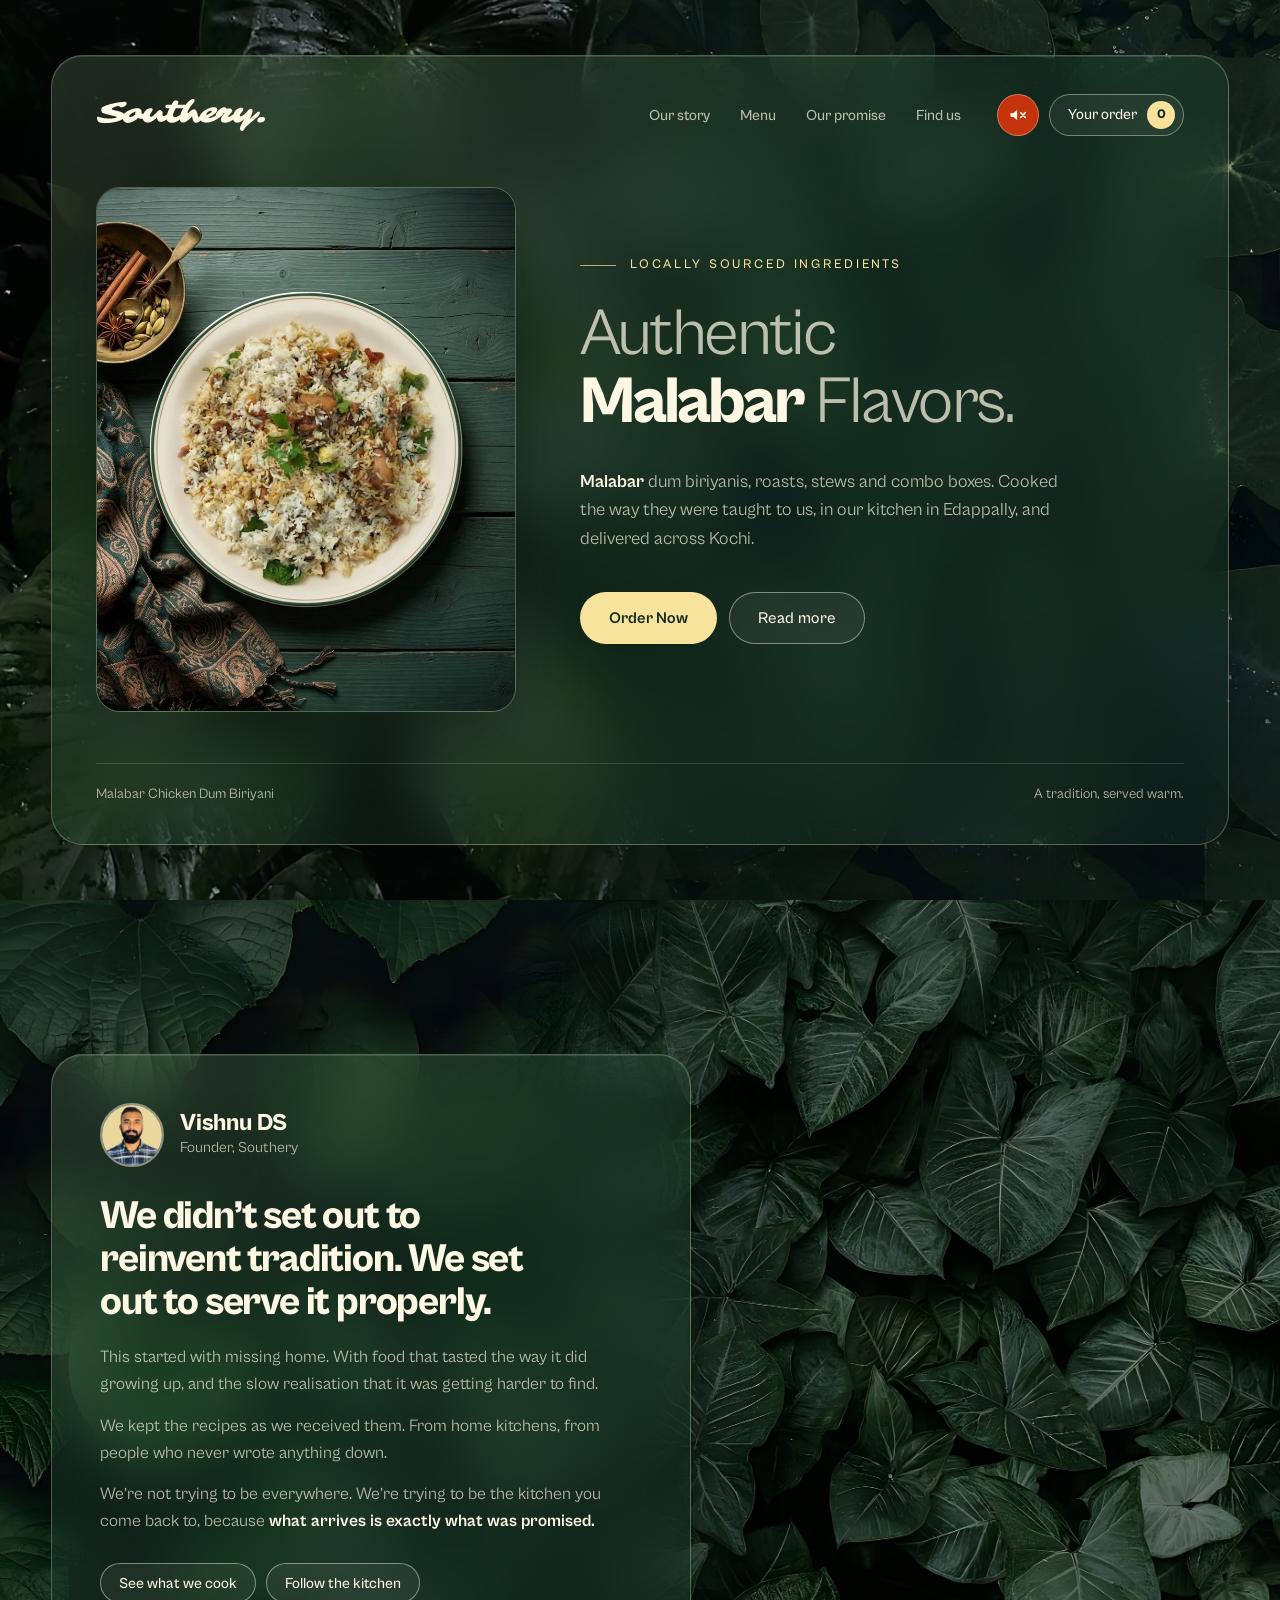
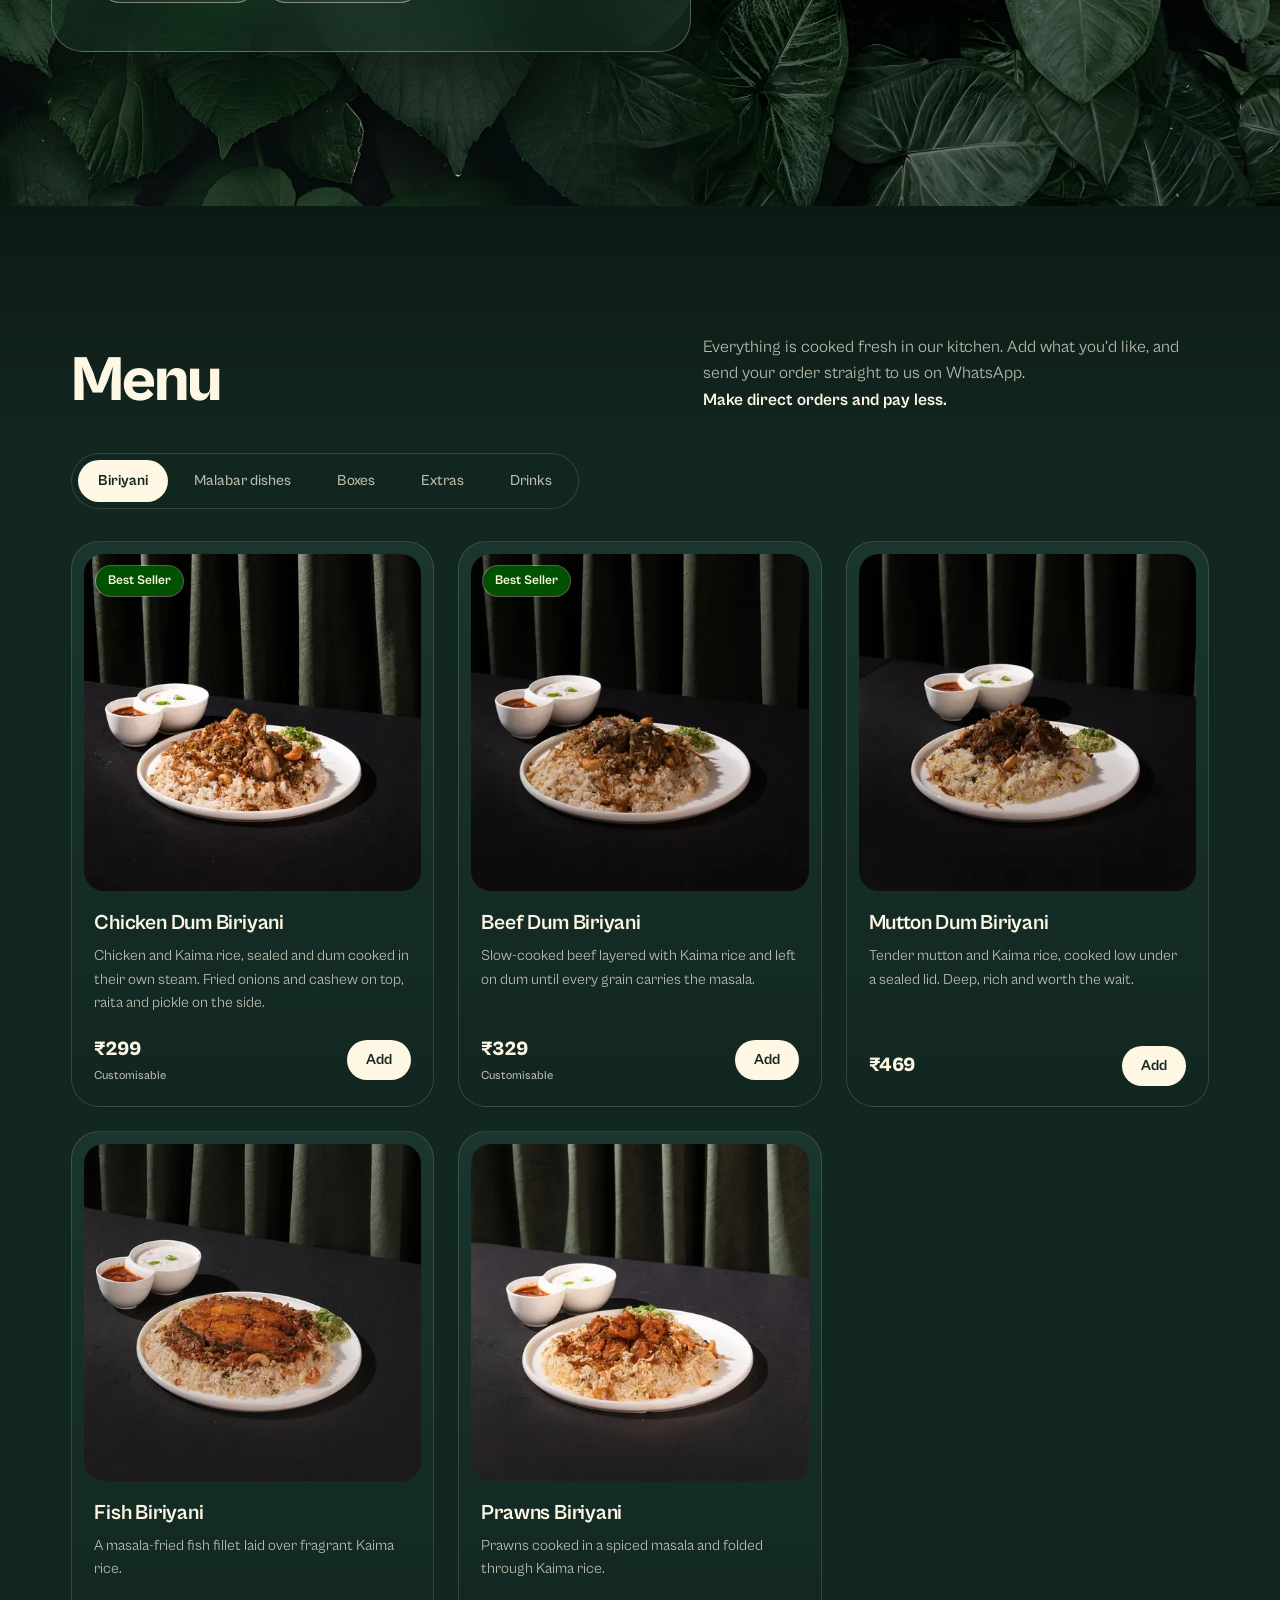
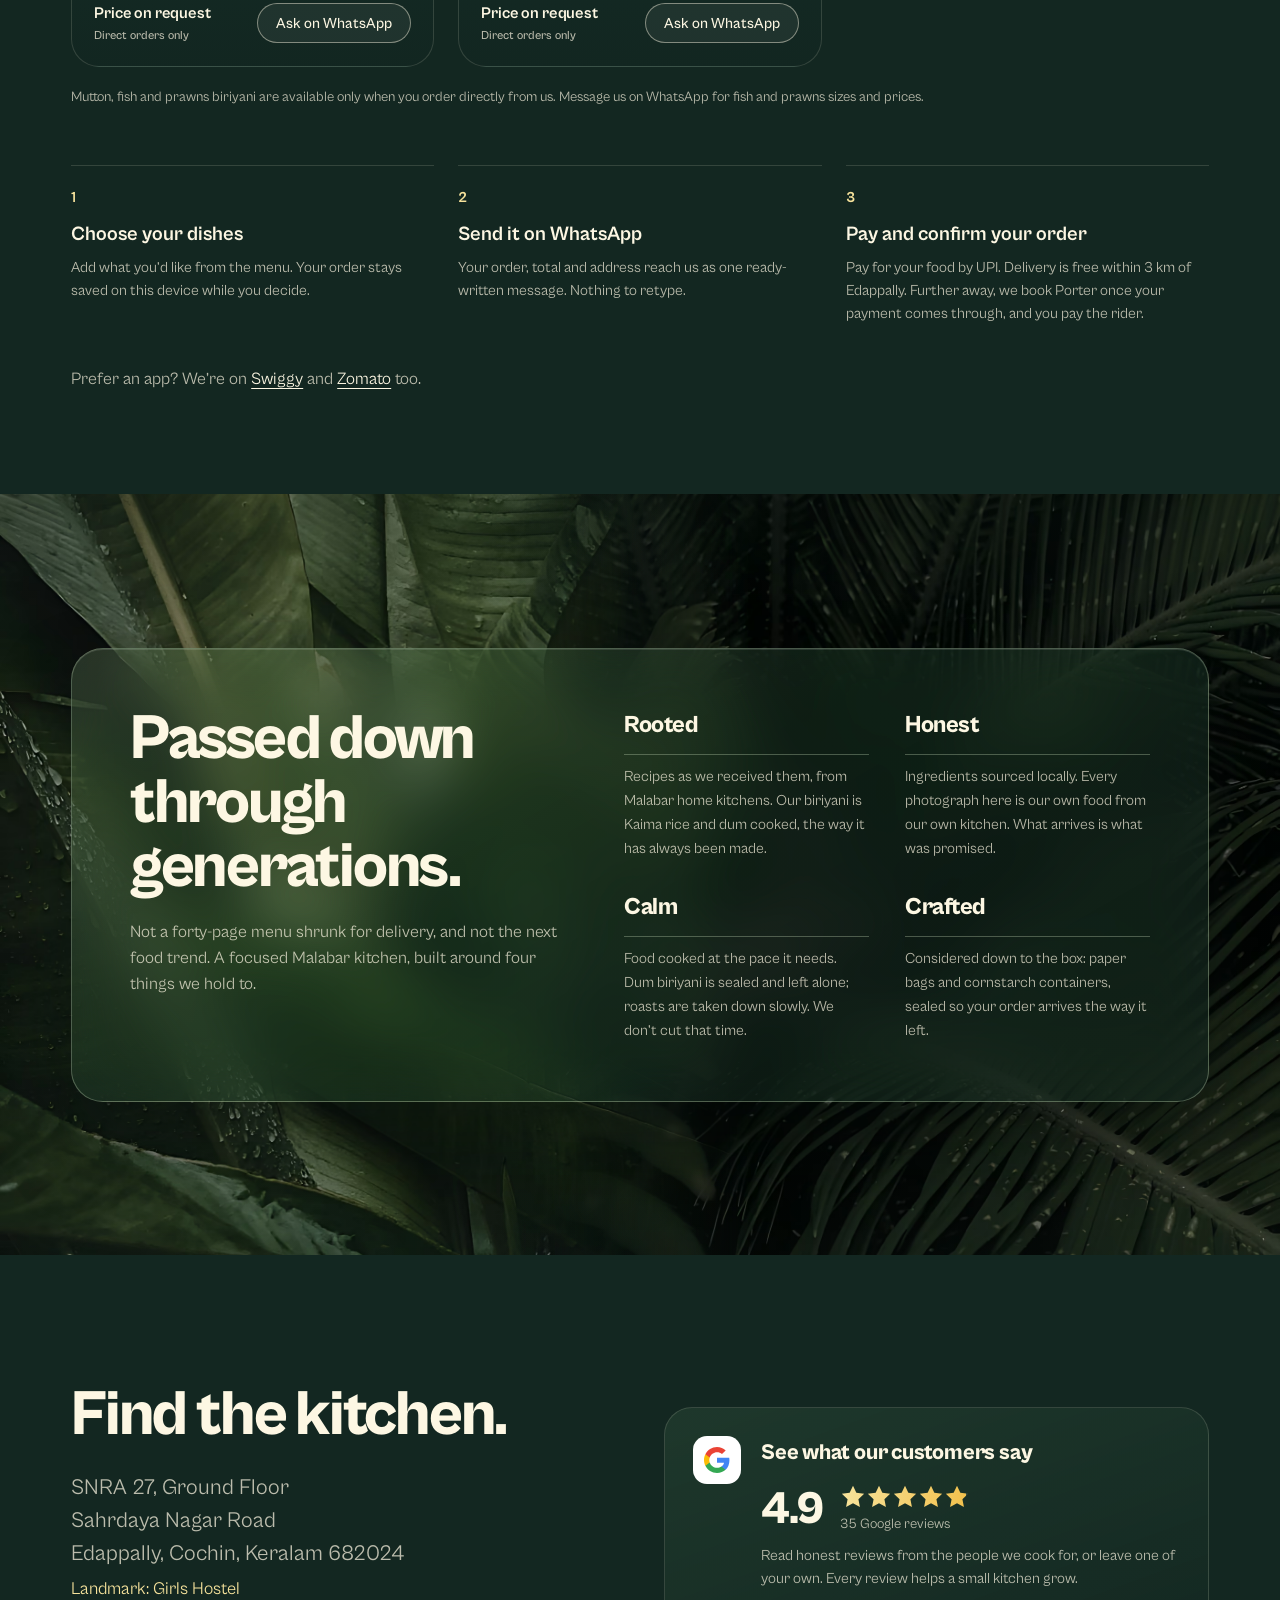
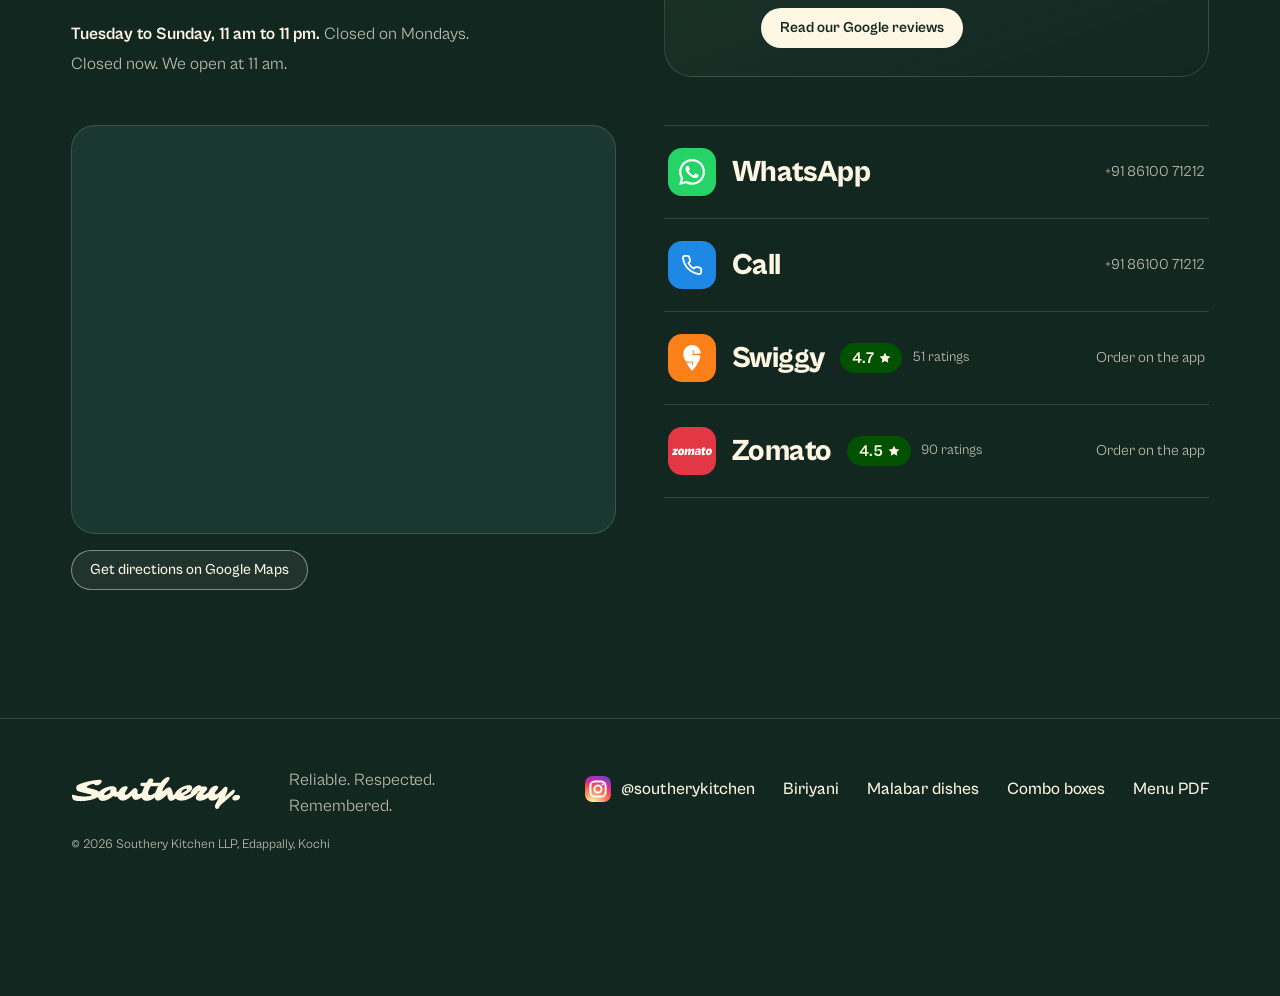
==== index.html @ fa743878 "Final menu page; Mutton Dum Biriyani at ₹469; Chicken Fry name - Menu PDF page 3 replaced with the f" ====
<!doctype html>
<html lang="en">
<head>
<meta charset="utf-8">
<meta name="viewport" content="width=device-width, initial-scale=1, viewport-fit=cover">
<title>Southery — Malabar biriyani and Kerala food, Edappally, Kochi</title>
<meta name="description" content="Malabar dum biriyanis, roasts, stews and combo boxes, cooked in our Edappally kitchen and delivered across Kochi. Order directly on WhatsApp.">
<meta name="theme-color" content="#132721">
<script>try{if(!matchMedia('(prefers-reduced-motion: reduce)').matches&&!/^#menu-/.test(location.hash))document.documentElement.className+=' greet'}catch(e){}</script>
<link rel="icon" href="/favicon.svg" type="image/svg+xml">
<link rel="icon" href="/assets/icons/app-icon-192.png" type="image/png" sizes="192x192">
<link rel="apple-touch-icon" href="/assets/icons/apple-touch-icon.png">
<link rel="manifest" href="/manifest.webmanifest">
<meta name="apple-mobile-web-app-title" content="Southery">
<meta property="og:type" content="website">
<meta property="og:site_name" content="Southery">
<meta property="og:locale" content="en_IN">
<meta property="og:url" content="https://southery.cloud/">
<link rel="canonical" href="https://southery.cloud/">
<meta property="og:title" content="Southery — A tradition, served warm.">
<meta property="og:description" content="Authentic Malabar Flavors, Locally Sourced.">
<meta property="og:image" content="https://southery.cloud/assets/photos/og-southery.jpg">
<meta property="og:image:width" content="1200">
<meta property="og:image:height" content="630">
<meta property="og:image:alt" content="A plate of Malabar biriyani with raita, pickle and chammanthi">
<meta name="twitter:card" content="summary_large_image">
<meta name="twitter:title" content="Southery — A tradition, served warm.">
<meta name="twitter:description" content="Authentic Malabar Flavors, Locally Sourced.">
<meta name="twitter:image" content="https://southery.cloud/assets/photos/og-southery.jpg">
<link rel="preload" href="/assets/fonts/cabinet-800.woff2" as="font" type="font/woff2" crossorigin>
<link rel="preload" href="/assets/fonts/cabinet-400.woff2" as="font" type="font/woff2" crossorigin>
<link rel="preload" href="/assets/nature/hero-a.avif" as="image" type="image/avif" media="(min-width: 1025px)">
<link rel="preload" href="/assets/nature/hero-b.avif" as="image" type="image/avif" media="(min-width: 1025px)">
<link rel="preload" href="/assets/nature/hero-m.avif" as="image" type="image/avif" media="(max-width: 1024px)">
<link rel="stylesheet" href="/styles.css">
<script type="application/ld+json">
{"@context":"https://schema.org","@type":"Restaurant","name":"Southery","url":"https://southery.cloud/","description":"A delivery-first kitchen rooted in the culinary traditions of Malabar, Kerala.","areaServed":{"@type":"City","name":"Kochi"},"servesCuisine":["Malabar","Kerala","Biryani"],"telephone":"+91-8610071212","image":"https://southery.cloud/assets/photos/og-southery.jpg","address":{"@type":"PostalAddress","streetAddress":"SNRA 27, Ground Floor, Sahrdaya Nagar Road (Landmark: Girls Hostel)","addressLocality":"Edappally, Kochi","postalCode":"682024","addressRegion":"Kerala","addressCountry":"IN"},"founder":{"@type":"Person","name":"Vishnu DS"},"legalName":"Southery Kitchen LLP","sameAs":["https://www.instagram.com/southerykitchen/","https://www.swiggy.com/menu/1359864","https://zomato.onelink.me/xqzv/5k1rxt5m"],"geo":{"@type":"GeoCoordinates","latitude":10.0235231,"longitude":76.3064128},"hasMap":"https://maps.app.goo.gl/EXFihS84APFUDjeo8","hasMenu":{"@id":"https://southery.cloud/#southery-menu"},"priceRange":"₹₹","currenciesAccepted":"INR","paymentAccepted":"UPI","acceptsReservations":false,"openingHoursSpecification":[{"@type":"OpeningHoursSpecification","dayOfWeek":["Tuesday","Wednesday","Thursday","Friday","Saturday","Sunday"],"opens":"11:00","closes":"23:00"}]}
</script>
<!-- FAQPage JSON-LD, hidden with the FAQ section:
<script type="application/ld+json">{"@context":"https://schema.org","@type":"FAQPage","mainEntity":[{"@type":"Question","name":"When are you open?","acceptedAnswer":{"@type":"Answer","text":"Tuesday to Sunday, 11 am to 11 pm. We’re closed on Mondays."}},{"@type":"Question","name":"Where do you deliver?","acceptedAnswer":{"@type":"Answer","text":"Delivery is free within 3 km of our Edappally kitchen. Further away, we send it with Porter once your payment comes through, and you pay the rider."}},{"@type":"Question","name":"How do I pay?","acceptedAnswer":{"@type":"Answer","text":"By UPI, after you send your order on WhatsApp. We start cooking once the payment comes through."}},{"@type":"Question","name":"Can I order mutton, fish or prawns biriyani?","acceptedAnswer":{"@type":"Answer","text":"Yes, on direct orders only. Mutton biriyani is on the menu; for fish and prawns, message us on WhatsApp for sizes and prices."}}]}</script>
-->
<!-- menu-ld:start --><script type="application/ld+json">{"@context":"https://schema.org","@type":"Menu","@id":"https://southery.cloud/#southery-menu","name":"Southery menu","url":"https://southery.cloud/#menu","inLanguage":"en-IN","hasMenuSection":[{"@type":"MenuSection","name":"Biriyani","hasMenuItem":[{"@type":"MenuItem","name":"Chicken Dum Biriyani","description":"Chicken and Kaima rice, sealed and dum cooked in their own steam. Fried onions and cashew on top, raita and pickle on the side.","offers":{"@type":"Offer","price":"299","priceCurrency":"INR"},"image":"https://southery.cloud/assets/photos/chicken-dum-biriyani.jpg"},{"@type":"MenuItem","name":"Beef Dum Biriyani","description":"Slow-cooked beef layered with Kaima rice and left on dum until every grain carries the masala.","offers":{"@type":"Offer","price":"329","priceCurrency":"INR"},"image":"https://southery.cloud/assets/photos/beef-dum-biriyani.jpg"},{"@type":"MenuItem","name":"Mutton Dum Biriyani","description":"Tender mutton and Kaima rice, cooked low under a sealed lid. Deep, rich and worth the wait.","offers":{"@type":"Offer","price":"469","priceCurrency":"INR"},"image":"https://southery.cloud/assets/photos/mutton-dum-biriyani.jpg"},{"@type":"MenuItem","name":"Fish Biriyani","description":"A masala-fried fish fillet laid over fragrant Kaima rice.","image":"https://southery.cloud/assets/photos/fish-biriyani.jpg"},{"@type":"MenuItem","name":"Prawns Biriyani","description":"Prawns cooked in a spiced masala and folded through Kaima rice.","image":"https://southery.cloud/assets/photos/prawns-biriyani.jpg"}]},{"@type":"MenuSection","name":"Malabar dishes","hasMenuItem":[{"@type":"MenuItem","name":"Chicken Fry","description":"Chicken marinated in red chilli and spice, fried until crisp at the edges and juicy inside.","offers":{"@type":"Offer","price":"219","priceCurrency":"INR"},"image":"https://southery.cloud/assets/photos/chicken-naadan-fry.jpg"},{"@type":"MenuItem","name":"Beef Naadan Fry","description":"Beef cooked tender, then fried dry with coconut slivers, shallots and curry leaves.","offers":{"@type":"Offer","price":"249","priceCurrency":"INR"},"image":"https://southery.cloud/assets/photos/beef-naadan-fry.jpg"},{"@type":"MenuItem","name":"Chicken Naadan Roast","description":"Chicken cooked down in a thick onion and tomato masala until it clings to every piece.","offers":{"@type":"Offer","price":"239","priceCurrency":"INR"},"image":"https://southery.cloud/assets/photos/chicken-naadan-roast.jpg"},{"@type":"MenuItem","name":"Beef Roast","description":"Beef roasted down slowly until dark at the edges, with coconut slivers and curry leaves.","offers":{"@type":"Offer","price":"259","priceCurrency":"INR"},"image":"https://southery.cloud/assets/photos/beef-roast.jpg"},{"@type":"MenuItem","name":"Chicken Varutharachathu","description":"Coconut and spices roasted slowly, ground fine, and simmered with chicken into a deep, nutty gravy.","offers":{"@type":"Offer","price":"259","priceCurrency":"INR"},"image":"https://southery.cloud/assets/photos/chicken-varutharachathu.jpg"},{"@type":"MenuItem","name":"Beef Naadan Curry","description":"Beef in a homestyle Kerala gravy. The one you order porotta for.","offers":{"@type":"Offer","price":"289","priceCurrency":"INR"},"image":"https://southery.cloud/assets/photos/beef-naadan-curry.jpg"},{"@type":"MenuItem","name":"Chicken Stew","description":"Chicken simmered gently in coconut milk with whole spices. Mild, fragrant, and made for appam.","offers":{"@type":"Offer","price":"269","priceCurrency":"INR"},"image":"https://southery.cloud/assets/photos/chicken-stew.jpg"},{"@type":"MenuItem","name":"Beef Stew","description":"Tender beef and vegetables in a light coconut milk stew, peppery and gentle.","offers":{"@type":"Offer","price":"279","priceCurrency":"INR"},"image":"https://southery.cloud/assets/photos/beef-stew.jpg"},{"@type":"MenuItem","name":"Mutton Stew","description":"Mutton simmered slowly in coconut milk with pepper, ginger and curry leaves.","image":"https://southery.cloud/assets/photos/mutton-stew.jpg"},{"@type":"MenuItem","name":"Vegetable Stew","description":"Potato, carrot and beans in coconut milk, scented with green chilli and ginger.","offers":{"@type":"Offer","price":"149","priceCurrency":"INR"},"suitableForDiet":"https://schema.org/VegetarianDiet","image":"https://southery.cloud/assets/photos/vegetable-stew.jpg"}]},{"@type":"MenuSection","name":"Boxes","hasMenuItem":[{"@type":"MenuItem","name":"Ghee Rice Chicken Combo","description":"Fragrant ghee rice with your choice of chicken curry. A full meal in one box.","offers":{"@type":"Offer","price":"269","priceCurrency":"INR"},"image":"https://southery.cloud/assets/photos/ghee-rice-chicken-combo.jpg"},{"@type":"MenuItem","name":"Ghee Rice Beef Combo","description":"Fragrant ghee rice with our beef curry. A full meal in one box.","offers":{"@type":"Offer","price":"289","priceCurrency":"INR"},"image":"https://southery.cloud/assets/photos/ghee-rice-beef-combo.jpg"},{"@type":"MenuItem","name":"Biriyani Rice Chicken Combo","description":"Spiced biriyani rice paired with our chicken curry, for when you want both in one box.","offers":{"@type":"Offer","price":"279","priceCurrency":"INR"},"image":"https://southery.cloud/assets/photos/biriyani-rice-chicken-combo.jpg"},{"@type":"MenuItem","name":"Biriyani Rice Beef Combo","description":"Spiced biriyani rice paired with our beef curry, for when you want both in one box.","offers":{"@type":"Offer","price":"299","priceCurrency":"INR"},"image":"https://southery.cloud/assets/photos/biriyani-rice-beef-combo.jpg"},{"@type":"MenuItem","name":"Neypathal Chicken Combo","description":"Soft, thin neypathal with Chicken Varutharachathu.","offers":{"@type":"Offer","price":"239","priceCurrency":"INR"},"image":"https://southery.cloud/assets/photos/pathal-chicken-combo.jpg"},{"@type":"MenuItem","name":"Neypathal Beef Combo","description":"Soft, thin neypathal with our beef curry.","offers":{"@type":"Offer","price":"269","priceCurrency":"INR"},"image":"https://southery.cloud/assets/photos/pathal-beef-combo.jpg"},{"@type":"MenuItem","name":"Appam Chicken Combo","description":"Lacy appam, crisp at the edges and soft in the middle, with your choice of chicken curry.","offers":{"@type":"Offer","price":"229","priceCurrency":"INR"},"image":"https://southery.cloud/assets/photos/appam-chicken-combo.jpg"},{"@type":"MenuItem","name":"Appam Beef Combo","description":"Lacy appam, crisp at the edges and soft in the middle, with our beef curry.","offers":{"@type":"Offer","price":"259","priceCurrency":"INR"},"image":"https://southery.cloud/assets/photos/appam-beef-combo.jpg"},{"@type":"MenuItem","name":"Puttu Chicken Combo","description":"Steamed rice and coconut puttu with your choice of chicken curry to pour over.","offers":{"@type":"Offer","price":"209","priceCurrency":"INR"},"image":"https://southery.cloud/assets/photos/puttu-chicken-combo.jpg"},{"@type":"MenuItem","name":"Puttu Beef Combo","description":"Steamed rice and coconut puttu with our beef curry to pour over.","offers":{"@type":"Offer","price":"239","priceCurrency":"INR"},"image":"https://southery.cloud/assets/photos/puttu-beef-combo.jpg"},{"@type":"MenuItem","name":"Porotta Chicken Combo","description":"Layered, flaky Malabar porotta with your choice of chicken curry. Best pulled apart by hand.","offers":{"@type":"Offer","price":"249","priceCurrency":"INR"},"image":"https://southery.cloud/assets/photos/porotta-chicken-combo.jpg"},{"@type":"MenuItem","name":"Porotta Beef Combo","description":"Layered, flaky Malabar porotta with our beef curry. The Kerala favourite.","offers":{"@type":"Offer","price":"279","priceCurrency":"INR"},"image":"https://southery.cloud/assets/photos/porotta-beef-combo.jpg"},{"@type":"MenuItem","name":"Chapathi Chicken Combo","description":"Soft chapathi with your choice of chicken curry. Lighter, and just as satisfying.","offers":{"@type":"Offer","price":"209","priceCurrency":"INR"},"image":"https://southery.cloud/assets/photos/chapathi-chicken-combo.jpg"},{"@type":"MenuItem","name":"Chapathi Beef Combo","description":"Soft chapathi with our beef curry. Lighter, and just as satisfying.","offers":{"@type":"Offer","price":"239","priceCurrency":"INR"},"image":"https://southery.cloud/assets/photos/chapathi-beef-combo.jpg"}]},{"@type":"MenuSection","name":"Extras","hasMenuItem":[{"@type":"MenuItem","name":"Ghee Rice","description":"Kaima rice cooked in ghee with whole spices and fried onions.","offers":{"@type":"Offer","price":"189","priceCurrency":"INR"}},{"@type":"MenuItem","name":"Biriyani Rice","description":"Our dum biriyani rice on its own, to pair with any roast or curry.","offers":{"@type":"Offer","price":"199","priceCurrency":"INR"}}]},{"@type":"MenuSection","name":"Drinks","hasMenuItem":[{"@type":"MenuItem","name":"Mint Lemon","description":"Fresh lime and mint.","offers":{"@type":"Offer","price":"60","priceCurrency":"INR"}},{"@type":"MenuItem","name":"Pineapple Lemon","description":"Pineapple with fresh lime.","offers":{"@type":"Offer","price":"70","priceCurrency":"INR"}},{"@type":"MenuItem","name":"Pineapple","description":"Cold pressed. No sugar, no water.","offers":{"@type":"Offer","price":"179","priceCurrency":"INR"}},{"@type":"MenuItem","name":"Water Melon","description":"Cold pressed. No sugar, no water.","offers":{"@type":"Offer","price":"159","priceCurrency":"INR"}},{"@type":"MenuItem","name":"Melon Magic","description":"A detox smoothie.","offers":{"@type":"Offer","price":"229","priceCurrency":"INR"}}]}]}</script><!-- menu-ld:end -->
</head>
<body>
<a class="skip" href="#menu">Skip to the menu</a>

<!-- ============ Greeting curtain (every page load; see app.js) ============ -->
<div class="curtain" aria-hidden="true" data-curtain>
  <i class="curtain__bg curtain__bg--logo"></i>
  <i class="curtain__bg curtain__bg--webapp"></i>
  <div class="curtain__word">
    <svg class="curtain__text is-on" viewBox="0 -800 4729 1050" focusable="false"><path fill="currentColor" d="M119 0V-670H87V0Z M321 0V-282C321 -371 373 -458 486 -458C571 -458 625 -404 625 -303V0H657V-307C657 -430 587 -486 493 -486C395 -486 335 -418 321 -334V-476H288V0Z M939 10C992 10 1041 -15 1063 -52L1048 -82C1029 -44 985 -20 943 -20C893 -20 847 -45 847 -123V-449H1013V-476H847V-579L815 -555V-476H736V-449H815V-119C815 -26 874 10 939 10Z M1164 0V-282C1164 -367 1224 -459 1310 -459C1367 -459 1391 -423 1391 -386C1391 -355 1381 -324 1370 -307H1405C1416 -330 1422 -360 1422 -388C1422 -449 1381 -486 1319 -486C1236 -486 1178 -416 1164 -335V-476H1131V0Z M1696 10C1825 10 1915 -87 1915 -238C1915 -388 1825 -486 1696 -486C1566 -486 1477 -388 1477 -238C1477 -87 1566 10 1696 10ZM1696 -18C1584 -18 1509 -103 1509 -238C1509 -373 1584 -458 1696 -458C1807 -458 1883 -373 1883 -238C1883 -103 1807 -18 1696 -18Z M2223 10C2314 10 2377 -56 2389 -134V0H2421V-670H2389V-341C2377 -420 2314 -486 2223 -486C2092 -486 2020 -387 2020 -238C2020 -88 2092 10 2223 10ZM2052 -238C2052 -389 2124 -458 2228 -458C2331 -458 2389 -379 2389 -299V-177C2389 -97 2331 -18 2228 -18C2124 -18 2052 -86 2052 -238Z M2732 10C2837 10 2896 -61 2907 -147V0H2939V-476H2907V-193C2907 -105 2859 -18 2739 -18C2656 -18 2603 -72 2603 -172V-476H2571V-169C2571 -45 2641 10 2732 10Z M3280 10C3390 10 3466 -56 3480 -153L3451 -169C3441 -79 3380 -18 3280 -18C3174 -18 3095 -89 3095 -238C3095 -386 3174 -458 3281 -458C3381 -458 3440 -395 3451 -307L3480 -322C3466 -419 3391 -486 3281 -486C3152 -486 3063 -397 3063 -238C3063 -78 3151 10 3280 10Z M3638 -570V-670H3605V-570ZM3638 0V-476H3605V0Z M3825 0V-282C3825 -371 3877 -458 3990 -458C4075 -458 4129 -404 4129 -303V0H4161V-307C4161 -430 4091 -486 3997 -486C3899 -486 3839 -418 3825 -334V-476H3792V0Z M4488 -148C4597 -148 4666 -218 4666 -317C4666 -374 4643 -422 4601 -452L4680 -560L4645 -576L4589 -460C4562 -477 4527 -486 4488 -486C4379 -486 4310 -415 4310 -317C4310 -258 4335 -208 4378 -179C4352 -157 4319 -119 4319 -80C4319 -54 4335 -30 4372 -24C4333 -10 4274 28 4274 87C4274 154 4347 196 4464 196C4605 196 4701 133 4701 48C4701 -17 4654 -49 4575 -49H4422C4367 -49 4348 -68 4348 -98C4348 -124 4365 -152 4387 -174C4414 -157 4448 -148 4488 -148ZM4488 -175C4400 -175 4342 -233 4342 -317C4342 -401 4400 -459 4488 -459C4577 -459 4635 -401 4635 -317C4635 -233 4577 -175 4488 -175ZM4464 169C4370 169 4303 139 4303 80C4303 36 4341 -1 4380 -21H4568C4637 -21 4670 2 4670 50C4670 118 4591 169 4464 169Z"/></svg>
    <img class="curtain__logo" src="/assets/logo/southery-script-ivory.svg" alt="" width="340" height="68">
    <svg class="curtain__text curtain__text--ml" viewBox="0 -1600 12886 2100" focusable="false"><path fill="currentColor" d="M973 -49Q1264 -49 1264 -402V-760Q1264 -939 1191.5 -1027.0Q1119 -1115 973 -1115Q681 -1115 681 -760V-402Q681 -49 973 -49ZM973 12Q857 12 776.5 -29.0Q696 -70 657 -153L641 -183Q624 -228 615.0 -282.5Q606 -337 606 -403V-760Q606 -971 698.0 -1076.5Q790 -1182 973 -1182Q1156 -1182 1248.0 -1076.5Q1340 -971 1340 -760V-403Q1340 -196 1248.0 -92.0Q1156 12 973 12ZM1720 -378Q1720 -525 1657.5 -593.0Q1595 -661 1470 -661H1314H1291H649H630H468Q336 -661 270.5 -592.0Q205 -523 205 -375V-303Q205 -176 259.5 -110.5Q314 -45 422 -45Q485 -45 529.0 -67.5Q573 -90 599.5 -129.0Q626 -168 638 -218L667 -154L656 -153Q630 -70 569.5 -24.5Q509 21 407 21Q270 21 199.5 -61.5Q129 -144 129 -302V-375Q129 -553 213.0 -639.0Q297 -725 464 -725H628H654H1286H1318H1478Q1635 -725 1715.5 -640.5Q1796 -556 1796 -381V-327Q1796 -221 1768.0 -140.0Q1740 -59 1687 0H1602Q1658 -60 1689.0 -140.0Q1720 -220 1720 -326ZM974 -32Q1156 -32 1241.0 38.5Q1326 109 1335 242L1338 281Q1344 369 1388.0 415.0Q1432 461 1524 461Q1615 461 1659.5 413.5Q1704 366 1704 268V235Q1704 160 1678.0 102.0Q1652 44 1602 0L1668 -8Q1716 35 1742.0 95.0Q1768 155 1768 235V269Q1768 391 1707.5 454.5Q1647 518 1524 518Q1398 518 1340.0 458.0Q1282 398 1275 288L1272 248Q1264 137 1193.5 76.5Q1123 16 973 16Q828 16 753.0 75.0Q678 134 675 247H688L677 277V299Q677 383 717.0 424.0Q757 465 839 465Q911 465 950.0 434.0Q989 403 989 343V330Q989 270 952.0 238.5Q915 207 844 207Q783 207 739.5 229.5Q696 252 675 293L665 269Q687 215 738.0 184.5Q789 154 860 154Q951 154 1001.5 198.5Q1052 243 1052 328V341Q1052 428 997.5 473.0Q943 518 839 518Q726 518 670.0 461.0Q614 404 614 296V265Q614 115 703.5 41.5Q793 -32 974 -32Z M2599 -51Q2842 -51 2962.5 -176.5Q3083 -302 3083 -553V-809Q3083 -958 3024.5 -1032.5Q2966 -1107 2845 -1107Q2736 -1107 2682.5 -1039.0Q2629 -971 2629 -835L2628 -471H2554L2553 -835Q2552 -971 2497.0 -1039.0Q2442 -1107 2328 -1107Q2214 -1107 2157.5 -1037.0Q2101 -967 2101 -843V-730Q2101 -643 2117.5 -575.0Q2134 -507 2157 -461H2077Q2053 -506 2038.5 -574.5Q2024 -643 2024 -732V-845Q2024 -1002 2098.0 -1089.5Q2172 -1177 2322 -1177Q2439 -1177 2505.0 -1122.5Q2571 -1068 2589 -965H2592Q2610 -1068 2675.0 -1122.5Q2740 -1177 2853 -1177Q3008 -1177 3084.0 -1084.5Q3160 -992 3160 -809V-552Q3160 -268 3021.5 -125.0Q2883 18 2606 18Q2537 18 2464.5 7.5Q2392 -3 2327 -24L2308 -97Q2354 -82 2403.0 -71.5Q2452 -61 2501.5 -56.0Q2551 -51 2599 -51Z M4745 -459 4669 -458V-1142H4745ZM4402 24Q4239 24 4154.5 -70.5Q4070 -165 4070 -353Q4070 -423 4073.5 -498.5Q4077 -574 4080.5 -649.5Q4084 -725 4084 -795Q4084 -952 4017.5 -1030.0Q3951 -1108 3818 -1108Q3672 -1108 3599.5 -1019.0Q3527 -930 3527 -747V-483Q3527 -320 3571.5 -203.0Q3616 -86 3697 0H3608Q3532 -84 3491.0 -202.5Q3450 -321 3450 -483V-748Q3450 -1177 3818 -1177Q3988 -1177 4074.0 -1082.0Q4160 -987 4160 -799Q4160 -729 4157.0 -654.0Q4154 -579 4150.0 -504.0Q4146 -429 4146 -359Q4146 -201 4212.5 -123.5Q4279 -46 4410 -46Q4669 -46 4669 -370V-592L4729 -570L4728 -231H4707Q4695 -149 4656.5 -91.5Q4618 -34 4554.5 -5.0Q4491 24 4402 24ZM4709 -231 4708 -587H4745V-373Q4745 -209 4814.0 -127.5Q4883 -46 5021 -46Q5171 -46 5243.0 -138.0Q5315 -230 5315 -415V-665Q5315 -827 5270.5 -944.0Q5226 -1061 5150 -1147H5234Q5310 -1062 5351.0 -944.5Q5392 -827 5392 -665V-414Q5392 -196 5303.0 -86.0Q5214 24 5029 24Q4937 24 4870.5 -5.5Q4804 -35 4763.0 -92.0Q4722 -149 4709 -231Z M5312 -1359Q5425 -1359 5489.0 -1418.5Q5553 -1478 5553 -1592V-1621H5623V-1590Q5623 -1497 5586.5 -1432.0Q5550 -1367 5480.5 -1332.5Q5411 -1298 5312 -1298Q5213 -1298 5143.5 -1332.5Q5074 -1367 5038.0 -1432.0Q5002 -1497 5002 -1590V-1621H5072V-1592Q5072 -1479 5136.0 -1419.0Q5200 -1359 5312 -1359Z M6985 -46Q7276 -46 7276 -402V-760Q7276 -939 7203.5 -1027.0Q7131 -1115 6985 -1115Q6693 -1115 6693 -760V-402Q6693 -46 6985 -46ZM6985 -1182Q7168 -1182 7260.0 -1076.5Q7352 -971 7352 -760V-403Q7352 -191 7260.0 -85.0Q7168 21 6985 21Q6869 21 6789.0 -22.5Q6709 -66 6669 -152L6653 -182Q6636 -228 6627.0 -282.5Q6618 -337 6618 -403V-760Q6618 -971 6710.0 -1076.5Q6802 -1182 6985 -1182ZM7732 -378Q7732 -525 7669.5 -593.0Q7607 -661 7482 -661H7326H7303H6661H6642H6480Q6348 -661 6282.5 -592.0Q6217 -523 6217 -375V-303Q6217 -176 6271.5 -110.5Q6326 -45 6434 -45Q6528 -45 6580.0 -93.5Q6632 -142 6650 -217L6679 -153L6668 -152Q6642 -70 6581.5 -24.5Q6521 21 6419 21Q6282 21 6211.5 -61.5Q6141 -144 6141 -302V-375Q6141 -553 6225.0 -639.0Q6309 -725 6476 -725H6640H6666H7298H7330H7490Q7647 -725 7727.5 -640.5Q7808 -556 7808 -381V-327Q7808 -222 7784.5 -140.5Q7761 -59 7713 0H7627Q7678 -61 7705.0 -141.0Q7732 -221 7732 -326Z M8233 0H8157V-1185Q8157 -1355 8091.5 -1436.0Q8026 -1517 7889 -1517Q7794 -1517 7708.0 -1482.0Q7622 -1447 7552 -1395L7566 -1477Q7629 -1522 7711.5 -1553.5Q7794 -1585 7896 -1585Q8065 -1585 8149.0 -1485.5Q8233 -1386 8233 -1186Z M9753 -51H9826V460H9753ZM9027 401H9802L9795 460H8905L8894 402Q9017 357 9121.0 293.5Q9225 230 9297.0 150.5Q9369 71 9393 -21L9467 -19Q9444 70 9379.5 151.5Q9315 233 9223.5 297.0Q9132 361 9027 401ZM8468 -63H9785L9777 0H8481ZM9006 -59Q9130 -110 9195.0 -212.0Q9260 -314 9260 -462V-509Q9260 -783 9006 -783Q8755 -783 8755 -525V-495Q8755 -433 8768.5 -385.0Q8782 -337 8802 -301H8725Q8704 -335 8691.5 -384.0Q8679 -433 8679 -496V-528Q8679 -687 8761.0 -769.0Q8843 -851 9006 -851Q9171 -851 9254.5 -765.0Q9338 -679 9338 -511V-464Q9338 -310 9272.5 -200.5Q9207 -91 9078 -41ZM9749 -1151H9826V0H9749Z M11090 -5V-686L11167 -695V-5ZM10670 -1177Q10794 -1177 10888.0 -1146.0Q10982 -1115 11042.0 -1052.5Q11102 -990 11124 -896L11125 -603H11090V-743Q11090 -922 10985.5 -1015.5Q10881 -1109 10673 -1109Q10449 -1109 10337.0 -982.5Q10225 -856 10225 -600V-583H10243L10227 -544V-347Q10227 -190 10287.5 -117.0Q10348 -44 10468 -44Q10580 -44 10637.5 -110.5Q10695 -177 10695 -312V-431Q10695 -556 10639.0 -619.0Q10583 -682 10476 -682Q10385 -682 10322.0 -639.0Q10259 -596 10226 -516L10214 -543Q10238 -637 10312.5 -692.5Q10387 -748 10498 -748Q10629 -748 10700.0 -669.5Q10771 -591 10771 -437V-312Q10771 -148 10694.5 -62.5Q10618 23 10468 23Q10311 23 10231.0 -69.0Q10151 -161 10151 -350V-597Q10151 -886 10280.5 -1031.5Q10410 -1177 10670 -1177ZM11713 -697H11790V-5H11713ZM11755 -896 11752 -557 11713 -562V-777Q11713 -942 11646.0 -1024.5Q11579 -1107 11440 -1107Q11301 -1107 11234.0 -1024.5Q11167 -942 11167 -777V-574L11107 -576V-896H11127Q11145 -1039 11225.0 -1108.0Q11305 -1177 11440 -1177Q11576 -1177 11657.0 -1108.0Q11738 -1039 11755 -896ZM12331 -1168 12359 -1162Q12488 -1134 12573.0 -1060.5Q12658 -987 12700.0 -872.0Q12742 -757 12742 -602V-339Q12742 -161 12667.5 -69.0Q12593 23 12438 23Q12292 23 12215.5 -62.5Q12139 -148 12139 -315V-563Q12139 -685 12159.5 -780.5Q12180 -876 12215.5 -959.0Q12251 -1042 12297 -1125Q12299 -1129 12301.0 -1134.5Q12303 -1140 12305.0 -1146.0Q12307 -1152 12308 -1155Q12327 -1195 12336.5 -1234.5Q12346 -1274 12346 -1317Q12346 -1377 12330.5 -1429.5Q12315 -1482 12278 -1537H12353Q12386 -1488 12402.0 -1434.5Q12418 -1381 12418 -1318Q12418 -1273 12408.0 -1230.0Q12398 -1187 12379 -1143Q12377 -1140 12374.5 -1133.0Q12372 -1126 12369.5 -1119.0Q12367 -1112 12366 -1109Q12322 -1025 12288.0 -942.0Q12254 -859 12234.5 -767.0Q12215 -675 12215 -562V-314Q12215 -181 12272.0 -112.5Q12329 -44 12438 -44Q12555 -44 12610.0 -118.5Q12665 -193 12665 -339V-601Q12665 -740 12628.5 -842.5Q12592 -945 12519.5 -1009.5Q12447 -1074 12338 -1096L12315 -1102Q12292 -1107 12266.0 -1109.0Q12240 -1111 12211 -1111Q12002 -1111 11896.0 -1017.0Q11790 -923 11790 -743V-602H11741L11740 -896H11758Q11780 -990 11840.5 -1052.5Q11901 -1115 11995.5 -1146.0Q12090 -1177 12214 -1177Q12246 -1177 12275.5 -1175.0Q12305 -1173 12331 -1168Z"/></svg>
    <svg class="curtain__text" viewBox="0 -800 3847 1050" focusable="false"><path fill="currentColor" d="M364 0 451 -351 487 -568 523 -351 609 0H802L964 -670H800L728 -304L702 -101L668 -288L582 -670H393L306 -288L271 -101L246 -304L175 -670H10L171 0Z M1200 10C1310 10 1376 -38 1413 -91L1326 -178C1308 -136 1271 -106 1202 -106C1138 -106 1092 -139 1083 -208H1417C1420 -219 1422 -247 1422 -268C1422 -396 1344 -500 1188 -500C1044 -500 949 -396 949 -245C949 -94 1044 10 1200 10ZM1189 -390C1253 -390 1288 -355 1293 -290H1083C1090 -356 1128 -390 1189 -390Z M1649 0V-138C1662 -59 1697 11 1799 11C1919 11 1994 -82 1994 -245C1994 -407 1919 -500 1805 -500C1703 -500 1663 -429 1649 -350V-670H1506V0ZM1649 -218V-271C1649 -351 1682 -389 1742 -389C1807 -389 1848 -338 1848 -245C1848 -151 1807 -101 1742 -101C1682 -101 1649 -138 1649 -218Z M2178 0 2232 -149H2502L2555 0H2712L2461 -670H2277L2026 0ZM2327 -414 2367 -556 2407 -414 2458 -270H2275Z M2910 186V-139C2923 -60 2958 10 3060 10C3180 10 3254 -83 3254 -245C3254 -408 3180 -501 3066 -501C2964 -501 2924 -430 2910 -351V-490H2767V186ZM2910 -219V-272C2910 -352 2943 -389 3003 -389C3068 -389 3109 -338 3109 -245C3109 -152 3068 -101 3003 -101C2943 -101 2910 -139 2910 -219Z M3475 186V-139C3488 -60 3523 10 3625 10C3745 10 3819 -83 3819 -245C3819 -408 3745 -501 3631 -501C3529 -501 3489 -430 3475 -351V-490H3332V186ZM3475 -219V-272C3475 -352 3508 -389 3568 -389C3633 -389 3674 -338 3674 -245C3674 -152 3633 -101 3568 -101C3508 -101 3475 -139 3475 -219Z"/></svg>
  </div>
</div>

<!-- ============ Hero: foliage, one glass pane ============ -->
<header class="hero" id="top">
  <div class="hero__leaves" aria-hidden="true"><i style="background-image:url(/assets/nature/hero-a.jpg);background-image:image-set(url(/assets/nature/hero-a.avif) type('image/avif'), url(/assets/nature/hero-a.jpg) type('image/jpeg'))"></i><i style="background-image:url(/assets/nature/hero-b.jpg);background-image:image-set(url(/assets/nature/hero-b.avif) type('image/avif'), url(/assets/nature/hero-b.jpg) type('image/jpeg'))"></i><i class="leaves__m"></i></div>

  <div class="pane hero__pane">
    <nav class="nav" aria-label="Main">
      <a href="#top" class="nav__logo"><img src="/assets/logo/southery-script-ivory.svg" alt="Southery" width="170" height="34"></a>
      <ul class="nav__links">
        <li><a href="#story">Our story</a></li>
        <li><a href="#menu">Menu</a></li>
        <li><a href="#promise">Our promise</a></li>
        <li><a href="#visit">Find us</a></li>
      </ul>
      <button class="music-btn" type="button" data-music aria-pressed="false" aria-label="Background music">
        <svg class="music-btn__mute" viewBox="0 0 24 24" aria-hidden="true" focusable="false"><path fill="currentColor" d="M3 9.5h3.6L11 5.6v12.8l-4.4-3.9H3z"/><path d="M15.2 9.2l5.6 5.6M20.8 9.2l-5.6 5.6" stroke="currentColor" stroke-width="1.9" stroke-linecap="round" fill="none"/></svg>
        <span class="music-btn__bars" aria-hidden="true"><i></i><i></i><i></i><i></i></span>
      </button>
      <button class="cart-btn" type="button" data-open-cart>
        <span class="cart-btn__long">Your order</span><span class="cart-btn__short">Cart</span><b class="cart-count" data-cart-count>0</b>
      </button>
    </nav>

    <div class="hero__body">
      <figure class="hero__inset">
        <picture><source srcset="/assets/photos/bg/chicken-biriyani-plate-800.avif 800w, /assets/photos/bg/chicken-biriyani-plate-1200.avif 1200w" sizes="(max-width: 560px) 90vw, (max-width: 1024px) 90vw, 470px" type="image/avif"><img src="/assets/photos/bg/chicken-biriyani-plate-800.jpg" srcset="/assets/photos/bg/chicken-biriyani-plate-800.jpg 800w, /assets/photos/bg/chicken-biriyani-plate-1200.jpg 1200w" sizes="(max-width: 560px) 90vw, (max-width: 1024px) 90vw, 470px" alt="A plate of Malabar Chicken Dum Biriyani, with whole spices on the side" width="1200" height="1600" fetchpriority="high"></picture>
      </figure>
      <div class="hero__copy">
        <p class="hero__eyebrow">Locally sourced ingredients</p>
        <h1 class="hero__title"><span>Authentic</span> <b>Malabar</b> <span>Flavors.</span></h1>
        <p class="hero__lede"><strong class="hero__strong">Malabar</strong> dum biriyanis, roasts, stews and combo boxes. Cooked the way they were taught to us, in our kitchen in Edappally, and delivered across Kochi.</p>
        <div class="hero__actions">
          <a class="btn btn--gold" href="#menu">Order Now</a>
          <a class="btn btn--ghost" href="#story" aria-label="Read more about our story">Read more</a>
        </div>
      </div>
    </div>

    <p class="hero__foot"><span>Malabar Chicken Dum Biriyani</span><span>A tradition, served warm.</span></p>
  </div>
</header>

<main>

  <!-- ============ Founder card ============ -->
  <section class="story" id="story" aria-labelledby="story-title">
    <div class="story__leaves" aria-hidden="true"><i style="background-image:url(/assets/nature/story-a.jpg);background-image:image-set(url(/assets/nature/story-a.avif) type('image/avif'), url(/assets/nature/story-a.jpg) type('image/jpeg'))"></i><i style="background-image:url(/assets/nature/story-b.jpg);background-image:image-set(url(/assets/nature/story-b.avif) type('image/avif'), url(/assets/nature/story-b.jpg) type('image/jpeg'))"></i><i class="leaves__m"></i></div>
    <article class="pane story__card">
      <header class="founder">
        <img src="/assets/photos/vishnu.jpg" alt="" width="160" height="160">
        <div>
          <p class="founder__name">Vishnu DS</p>
          <p class="founder__role">Founder, Southery</p>
        </div>
      </header>
      <h2 id="story-title" class="story__title">We didn’t set out to reinvent tradition. We set out to serve it properly.</h2>
      <div class="story__text">
        <p>This started with missing home. With food that tasted the way it did growing up, and the slow realisation that it was getting harder to find.</p>
        <p>We kept the recipes as we received them. From home kitchens, from people who never wrote anything down.</p>
        <p>We’re not trying to be everywhere. We’re trying to be the kitchen you come back to, because <strong class="story__promise">what arrives is exactly what was promised.</strong></p>
      </div>
      <div class="story__actions">
        <a class="btn btn--ghost btn--sm" href="#menu">See what we cook</a>
        <a class="btn btn--ghost btn--sm" href="https://www.instagram.com/southerykitchen/" target="_blank" rel="noopener">Follow the kitchen</a>
      </div>
    </article>
  </section>

  <!-- ============ The store ============ -->
  <section class="store" id="menu" aria-labelledby="menu-title">
    <div class="wrap">
      <div class="store__head">
        <h2 id="menu-title" class="h2">Menu</h2>
        <p class="store__intro">Everything is cooked fresh in our kitchen. Add what you’d like, and send your order straight to us on WhatsApp.<br><strong class="store__pay-less">Make direct orders and pay less.</strong></p>
      </div>

      <div class="tabs" role="tablist" aria-label="Menu categories" data-tabs></div>
      <div class="dishes" data-dishes aria-live="polite"><!-- menu-snapshot:start --><div class="menu-snapshot"><h3><a href="/biriyani">Biriyani</a></h3><ul><li><b>Chicken Dum Biriyani</b> — ₹299. Chicken and Kaima rice, sealed and dum cooked in their own steam. Fried onions and cashew on top, raita and pickle on the side.</li><li><b>Beef Dum Biriyani</b> — ₹329. Slow-cooked beef layered with Kaima rice and left on dum until every grain carries the masala.</li><li><b>Mutton Dum Biriyani</b> — ₹469. Tender mutton and Kaima rice, cooked low under a sealed lid. Deep, rich and worth the wait.</li><li><b>Fish Biriyani</b> — Price on request. A masala-fried fish fillet laid over fragrant Kaima rice.</li><li><b>Prawns Biriyani</b> — Price on request. Prawns cooked in a spiced masala and folded through Kaima rice.</li></ul><h3><a href="/malabar-dishes">Malabar dishes</a></h3><ul><li><b>Chicken Fry</b> — ₹219. Chicken marinated in red chilli and spice, fried until crisp at the edges and juicy inside.</li><li><b>Beef Naadan Fry</b> — ₹249. Beef cooked tender, then fried dry with coconut slivers, shallots and curry leaves.</li><li><b>Chicken Naadan Roast</b> — ₹239. Chicken cooked down in a thick onion and tomato masala until it clings to every piece.</li><li><b>Beef Roast</b> — ₹259. Beef roasted down slowly until dark at the edges, with coconut slivers and curry leaves.</li><li><b>Chicken Varutharachathu</b> — ₹259. Coconut and spices roasted slowly, ground fine, and simmered with chicken into a deep, nutty gravy.</li><li><b>Beef Naadan Curry</b> — ₹289. Beef in a homestyle Kerala gravy. The one you order porotta for.</li><li><b>Chicken Stew</b> — ₹269. Chicken simmered gently in coconut milk with whole spices. Mild, fragrant, and made for appam.</li><li><b>Beef Stew</b> — ₹279. Tender beef and vegetables in a light coconut milk stew, peppery and gentle.</li><li><b>Mutton Stew</b> — Ask for price. Mutton simmered slowly in coconut milk with pepper, ginger and curry leaves.</li><li><b>Vegetable Stew</b> — ₹149. Potato, carrot and beans in coconut milk, scented with green chilli and ginger.</li></ul><h3><a href="/combo-boxes">Boxes</a></h3><ul><li><b>Ghee Rice Chicken Combo</b> — ₹269. Fragrant ghee rice with your choice of chicken curry. A full meal in one box.</li><li><b>Ghee Rice Beef Combo</b> — ₹289. Fragrant ghee rice with our beef curry. A full meal in one box.</li><li><b>Biriyani Rice Chicken Combo</b> — ₹279. Spiced biriyani rice paired with our chicken curry, for when you want both in one box.</li><li><b>Biriyani Rice Beef Combo</b> — ₹299. Spiced biriyani rice paired with our beef curry, for when you want both in one box.</li><li><b>Neypathal Chicken Combo</b> — ₹239. Soft, thin neypathal with Chicken Varutharachathu.</li><li><b>Neypathal Beef Combo</b> — ₹269. Soft, thin neypathal with our beef curry.</li><li><b>Appam Chicken Combo</b> — ₹229. Lacy appam, crisp at the edges and soft in the middle, with your choice of chicken curry.</li><li><b>Appam Beef Combo</b> — ₹259. Lacy appam, crisp at the edges and soft in the middle, with our beef curry.</li><li><b>Puttu Chicken Combo</b> — ₹209. Steamed rice and coconut puttu with your choice of chicken curry to pour over.</li><li><b>Puttu Beef Combo</b> — ₹239. Steamed rice and coconut puttu with our beef curry to pour over.</li><li><b>Porotta Chicken Combo</b> — ₹249. Layered, flaky Malabar porotta with your choice of chicken curry. Best pulled apart by hand.</li><li><b>Porotta Beef Combo</b> — ₹279. Layered, flaky Malabar porotta with our beef curry. The Kerala favourite.</li><li><b>Chapathi Chicken Combo</b> — ₹209. Soft chapathi with your choice of chicken curry. Lighter, and just as satisfying.</li><li><b>Chapathi Beef Combo</b> — ₹239. Soft chapathi with our beef curry. Lighter, and just as satisfying.</li></ul><h3>Extras</h3><ul><li><b>Ghee Rice</b> — ₹189. Kaima rice cooked in ghee with whole spices and fried onions.</li><li><b>Biriyani Rice</b> — ₹199. Our dum biriyani rice on its own, to pair with any roast or curry.</li></ul><h3>Drinks</h3><ul><li><b>Mint Lemon</b> — ₹60. Fresh lime and mint.</li><li><b>Pineapple Lemon</b> — ₹70. Pineapple with fresh lime.</li><li><b>Pineapple</b> — ₹179. Cold pressed. No sugar, no water.</li><li><b>Water Melon</b> — ₹159. Cold pressed. No sugar, no water.</li><li><b>Melon Magic</b> — ₹229. A detox smoothie.</li></ul></div><!-- menu-snapshot:end --></div>
      <p class="store__note" data-note hidden></p>

      <ol class="steps" aria-label="How ordering works">
        <li><b>1</b><h3>Choose your dishes</h3><p>Add what you’d like from the menu. Your order stays saved on this device while you decide.</p></li>
        <li><b>2</b><h3>Send it on WhatsApp</h3><p>Your order, total and address reach us as one ready-written message. Nothing to retype.</p></li>
        <li><b>3</b><h3>Pay and confirm your order</h3><p>Pay for your food by UPI. Delivery is free within 3 km of Edappally. Further away, we book Porter once your payment comes through, and you pay the rider.</p></li>
      </ol>

      <p class="store__alt">Prefer an app? We’re on <a href="https://www.swiggy.com/menu/1359864?source=sharing" target="_blank" rel="noopener">Swiggy</a> and <a href="https://zomato.onelink.me/xqzv/5k1rxt5m" target="_blank" rel="noopener">Zomato</a> too.</p>
    </div>
  </section>

  <!-- ============ Promise ============ -->
  <section class="promise" id="promise" aria-labelledby="promise-title">
    <div class="promise__leaves" aria-hidden="true"><i style="background-image:url(/assets/nature/promise-a.jpg);background-image:image-set(url(/assets/nature/promise-a.avif) type('image/avif'), url(/assets/nature/promise-a.jpg) type('image/jpeg'))"></i><i style="background-image:url(/assets/nature/promise-b.jpg);background-image:image-set(url(/assets/nature/promise-b.avif) type('image/avif'), url(/assets/nature/promise-b.jpg) type('image/jpeg'))"></i><i class="leaves__m"></i></div>
    <div class="wrap">
      <div class="pane promise__pane">
        <div class="promise__intro">
          <h2 id="promise-title" class="h2">Passed down through generations.</h2>
          <p>Not a forty-page menu shrunk for delivery, and not the next food trend. A focused Malabar kitchen, built around four things we hold to.</p>
        </div>
        <dl class="promise__list">
          <div><dt>Rooted</dt><dd>Recipes as we received them, from Malabar home kitchens. Our biriyani is Kaima rice and dum cooked, the way it has always been made.</dd></div>
          <div><dt>Honest</dt><dd>Ingredients sourced locally. Every photograph here is our own food from our own kitchen. What arrives is what was promised.</dd></div>
          <div><dt>Calm</dt><dd>Food cooked at the pace it needs. Dum biriyani is sealed and left alone; roasts are taken down slowly. We don’t cut that time.</dd></div>
          <div><dt>Crafted</dt><dd>Considered down to the box: paper bags and cornstarch containers, sealed so your order arrives the way it left.</dd></div>
        </dl>
      </div>
    </div>
  </section>

  <!-- ============ Questions (FAQ): hidden for now; to show it, remove the comment markers around this section and around the FAQPage JSON-LD in the head ============
  <section class="faq" id="faq" aria-labelledby="faq-title">
    <div class="wrap">
      <div class="pane faq__pane">
        <h2 id="faq-title" class="h2">Questions</h2>
        <div class="faq__list">
          <details><summary>When are you open?</summary><p>Tuesday to Sunday, 11 am to 11 pm. We’re closed on Mondays.</p></details>
          <details><summary>Where do you deliver?</summary><p>Delivery is free within 3 km of our Edappally kitchen. Further away, we send it with Porter once your payment comes through, and you pay the rider.</p></details>
          <details><summary>How do I pay?</summary><p>By UPI, after you send your order on WhatsApp. We start cooking once the payment comes through.</p></details>
          <details><summary>Can I order mutton, fish or prawns biriyani?</summary><p>Yes, on direct orders only. Mutton biriyani is on the menu; for fish and prawns, message us on WhatsApp for sizes and prices.</p></details>
        </div>
      </div>
    </div>
  </section>

  ============ end of Questions (FAQ) ============ -->

  <!-- ============ Visit / contact ============ -->
  <section class="visit" id="visit" aria-labelledby="visit-title">
    <div class="wrap visit__grid">
      <div class="visit__intro">
        <h2 id="visit-title" class="h2">Find the kitchen.</h2>
        <address class="visit__address">SNRA 27, Ground Floor<br>Sahrdaya Nagar Road<br>Edappally, Cochin, Keralam 682024<br><span class="visit__landmark">Landmark: Girls Hostel</span></address>
        <p class="visit__hours"><b>Tuesday to Sunday, 11 am to 11 pm.</b> Closed on Mondays.<span class="visit__now" data-open-now hidden></span></p>
      </div>

      <aside class="visit__reviews" aria-labelledby="reviews-title">
        <span class="app-icon app-icon--google"><svg viewBox="0 0 24 24" aria-hidden="true" focusable="false"><path fill="#4285F4" d="M23.49 12.27c0-.79-.07-1.54-.19-2.27H12v4.51h6.47c-.29 1.48-1.14 2.73-2.4 3.58v3h3.86c2.26-2.09 3.56-5.17 3.56-8.82z"/><path fill="#34A853" d="M12 24c3.24 0 5.95-1.08 7.93-2.91l-3.86-3c-1.08.72-2.45 1.16-4.07 1.16-3.13 0-5.78-2.11-6.73-4.96H1.29v3.09C3.26 21.3 7.31 24 12 24z"/><path fill="#FBBC05" d="M5.27 14.29c-.25-.72-.38-1.49-.38-2.29s.14-1.57.38-2.29V6.62H1.29C.47 8.24 0 10.06 0 12s.47 3.76 1.29 5.38l3.98-3.09z"/><path fill="#EA4335" d="M12 4.75c1.77 0 3.35.61 4.6 1.8l3.42-3.42C17.95 1.19 15.24 0 12 0 7.31 0 3.26 2.7 1.29 6.62l3.98 3.09c.95-2.85 3.6-4.96 6.73-4.96z"/></svg></span>
        <div>
          <h3 id="reviews-title">See what our customers say</h3>
          <div class="rating" data-rating role="img" aria-label="Rated 4.9 out of 5 from 35 Google reviews">
            <span class="rating__score">4.9</span>
            <span class="rating__meta"><span class="rating__stars" aria-hidden="true"></span><span class="rating__count">35 Google reviews</span></span>
          </div>
          <p>Read honest reviews from the people we cook for, or leave one of your own. Every review helps a small kitchen grow.</p>
          <div class="visit__review-actions">
            <a class="btn btn--ivory btn--sm" href="https://www.google.com/maps?cid=15173784770160513311" target="_blank" rel="noopener">Read our Google reviews</a>
            <a class="btn btn--ghost btn--sm" href="https://www.google.com/maps?cid=15173784770160513311" target="_blank" rel="noopener" data-write-review hidden>Write a review</a>
          </div>
        </div>
      </aside>

      <div class="visit__where">
        <figure class="visit__map">
          <iframe title="Southery Kitchen on Google Maps" data-map-src="https://www.google.com/maps?q=10.0235231,76.3064128&amp;hl=en&amp;z=16&amp;output=embed" loading="lazy" referrerpolicy="no-referrer-when-downgrade" allowfullscreen></iframe>
        </figure>
        <a class="btn btn--ghost btn--sm visit__directions" href="https://maps.app.goo.gl/EXFihS84APFUDjeo8" target="_blank" rel="noopener">Get directions on Google Maps</a>
      </div>

      <div class="visit__ways">
        <a href="https://wa.me/918610071212" target="_blank" rel="noopener"><span class="app-icon app-icon--whatsapp"><svg viewBox="0 0 24 24" aria-hidden="true" focusable="false"><path fill="currentColor" d="M17.472 14.382c-.297-.149-1.758-.867-2.03-.967-.273-.099-.471-.148-.67.15-.197.297-.767.966-.94 1.164-.173.199-.347.223-.644.075-.297-.15-1.255-.463-2.39-1.475-.883-.788-1.48-1.761-1.653-2.059-.173-.297-.018-.458.13-.606.134-.133.298-.347.446-.52.149-.174.198-.298.298-.497.099-.198.05-.371-.025-.52-.075-.149-.669-1.612-.916-2.207-.242-.579-.487-.5-.669-.51-.173-.008-.371-.01-.57-.01-.198 0-.52.074-.792.372-.272.297-1.04 1.016-1.04 2.479 0 1.462 1.065 2.875 1.213 3.074.149.198 2.096 3.2 5.077 4.487.709.306 1.262.489 1.694.625.712.227 1.36.195 1.871.118.571-.085 1.758-.719 2.006-1.413.248-.694.248-1.289.173-1.413-.074-.124-.272-.198-.57-.347m-5.421 7.403h-.004a9.87 9.87 0 01-5.031-1.378l-.361-.214-3.741.982.998-3.648-.235-.374a9.86 9.86 0 01-1.51-5.26c.001-5.45 4.436-9.884 9.888-9.884 2.64 0 5.122 1.03 6.988 2.898a9.825 9.825 0 012.893 6.994c-.003 5.45-4.437 9.884-9.885 9.884m8.413-18.297A11.815 11.815 0 0012.05 0C5.495 0 .16 5.335.157 11.892c0 2.096.547 4.142 1.588 5.945L.057 24l6.305-1.654a11.882 11.882 0 005.683 1.448h.005c6.554 0 11.89-5.335 11.893-11.893a11.821 11.821 0 00-3.48-8.413Z"/></svg></span><span class="visit__name">WhatsApp</span><small>+91 86100 71212</small></a>
        <a href="tel:+918610071212"><span class="app-icon app-icon--call"><svg viewBox="0 0 24 24" aria-hidden="true" focusable="false"><path fill="none" stroke="currentColor" stroke-width="2" stroke-linecap="round" stroke-linejoin="round" d="M22 16.92v3a2 2 0 0 1-2.18 2 19.79 19.79 0 0 1-8.63-3.07 19.5 19.5 0 0 1-6-6A19.79 19.79 0 0 1 2.12 4.18 2 2 0 0 1 4.11 2h3a2 2 0 0 1 2 1.72c.13.96.36 1.9.7 2.81a2 2 0 0 1-.45 2.11L8.09 9.91a16 16 0 0 0 6 6l1.27-1.27a2 2 0 0 1 2.11-.45c.91.34 1.85.57 2.81.7A2 2 0 0 1 22 16.92z"/></svg></span><span class="visit__name">Call</span><small>+91 86100 71212</small></a>
        <a href="https://www.swiggy.com/menu/1359864?source=sharing" target="_blank" rel="noopener"><span class="app-icon app-icon--swiggy"><svg viewBox="0 0 24 24" aria-hidden="true" focusable="false"><path fill="currentColor" d="M12.034 24c-.376-.411-2.075-2.584-3.95-5.513-.547-.916-.901-1.63-.833-1.814.178-.48 3.355-.743 4.333-.308.298.132.29.307.29.409 0 .44-.022 1.619-.022 1.619a.441.441 0 1 0 .883-.002l-.005-2.939c0-.255-.278-.319-.331-.329-.511-.002-1.548-.006-2.661-.006-2.457 0-3.006.101-3.423-.172-.904-.591-2.383-4.577-2.417-6.819C3.849 4.964 5.723 2.225 8.362.868A8.13 8.13 0 0 1 12.026 0c4.177 0 7.617 3.153 8.075 7.209l.001.011c.084.981-5.321 1.189-6.39.904-.164-.044-.206-.212-.206-.284L13.5 4.996a.442.442 0 0 0-.884.002l.009 3.866a.33.33 0 0 0 .268.32l3.354-.001c1.79 0 2.542.207 3.042.588.333.254.461.739.349 1.37C18.633 16.755 12.273 23.71 12.034 24z"/></svg></span><span class="visit__name">Swiggy</span><span class="rating-chip" aria-label="Rated 4.7 out of 5 from 51 ratings on Swiggy"><span class="rating-chip__score" aria-hidden="true">4.7<svg viewBox="0 0 24 24" focusable="false"><path fill="currentColor" d="M12 2.8l2.8 5.8 6.4.9-4.6 4.5 1.1 6.3L12 17.3l-5.7 3 1.1-6.3-4.6-4.5 6.4-.9z"/></svg></span><span class="rating-chip__count" aria-hidden="true">51 ratings</span></span><small>Order on the app</small></a>
        <a href="https://zomato.onelink.me/xqzv/5k1rxt5m" target="_blank" rel="noopener"><span class="app-icon app-icon--zomato"><svg viewBox="0 0 24 24" aria-hidden="true" focusable="false"><path fill="currentColor" d="M19.615 9.45l-1.258.473-.167.71-.446.021-.115.978h.408l-.211 1.51c-.131.939.036 1.381.865 1.381.488 0 .91-.175 1.135-.297l.145-.9c-.167.083-.436.19-.618.19-.247 0-.276-.13-.225-.488l.189-1.396h.843c.03-.206.131-.877.16-1h-.865zm-3.779 1.002c-.115.002-.236.01-.361.026a3.592 3.592 0 0 0-1.347.432l.26.789c.269-.15.615-.28.978-.326.538-.066.757.1.79.375.014.109.004.199-.005.289l-.014.056a3.46 3.46 0 0 0-1.097-.036c-.518.063-.943.273-1.204.6a1.324 1.324 0 0 0-.225 1.034c.127.583.553.84 1.199.76.45-.055.812-.27 1.076-.63a2.665 2.665 0 0 1-.03.304 1.74 1.74 0 0 1-.072.29l1.244.001a3.657 3.657 0 0 1-.001-.365c.036-.459.118-1.143.247-2.051a2.397 2.397 0 0 0-.002-.59c-.08-.644-.628-.969-1.436-.958zm6.536.063c-1.194 0-2.107 1.067-2.107 2.342 0 .959.552 1.693 1.628 1.693 1.2 0 2.107-1.067 2.107-2.35 0-.95-.538-1.685-1.628-1.685zm-11.777.041c-.538 0-1.12.465-1.52 1.236.102-.504.08-1.076.051-1.198a8.964 8.964 0 0 1-1.287.122 6.9 6.9 0 0 1-.073 1.243l-.167 1.145c-.066.45-.138.969-.211 1.297h1.353c.007-.199.058-.511.094-.786l.116-.786c.095-.511.502-1.114.815-1.114.182 0 .175.176.124.504l-.131.885c-.066.45-.138.969-.211 1.297h1.367c.008-.199.051-.512.088-.786l.116-.786c.094-.512.502-1.114.814-1.114.182 0 .175.168.146.396l-.327 2.29H13l.438-2.609c.095-.649.044-1.236-.676-1.236-.523 0-1.09.443-1.49 1.182.087-.61.036-1.182-.677-1.182zm-4.88.008c-1.177 0-2.08 1.053-2.08 2.312 0 .946.546 1.67 1.608 1.67 1.185 0 2.08-1.052 2.08-2.319 0-.938-.531-1.663-1.607-1.663zm-5.126.091c-.05.39-.102.778-.175 1.13.328-.008.619-.016 1.411-.016l-1.81 1.96-.015.703c.444-.03.997-.039 1.63-.039.566 0 1.134.008 1.497.039.065-.458.13-.763.21-1.137-.275.015-.755.023-1.512.023l1.81-1.969.023-.694c-.437.023-.83.03-1.52.03-.749 0-.975-.007-1.549-.03zm4.988.927c.255 0 .408.228.408.701 0 .687-.276 1.251-.626 1.251-.261 0-.414-.236-.414-.702 0-.694.283-1.25.632-1.25zm16.629 0c.254 0 .407.228.407.701 0 .687-.276 1.251-.625 1.251-.262 0-.415-.236-.415-.702 0-.694.284-1.25.633-1.25zM15.51 12.64c.206-.003.403.024.55.058l-.013.118c-.075.44-.39.881-.848.938-.31.037-.578-.148-.608-.39a.538.538 0 0 1 .114-.41c.117-.159.336-.268.599-.3.069-.009.138-.013.206-.014Z"/></svg></span><span class="visit__name">Zomato</span><span class="rating-chip" aria-label="Rated 4.5 out of 5 from 90 ratings on Zomato"><span class="rating-chip__score" aria-hidden="true">4.5<svg viewBox="0 0 24 24" focusable="false"><path fill="currentColor" d="M12 2.8l2.8 5.8 6.4.9-4.6 4.5 1.1 6.3L12 17.3l-5.7 3 1.1-6.3-4.6-4.5 6.4-.9z"/></svg></span><span class="rating-chip__count" aria-hidden="true">90 ratings</span></span><small>Order on the app</small></a>
      </div>
    </div>
  </section>
</main>

<footer class="footer">
  <div class="wrap footer__inner">
    <img src="/assets/logo/southery-script-ivory.svg" alt="Southery" width="170" height="34">
    <p class="footer__line">Reliable. Respected. Remembered.</p>
    <ul class="footer__links">
      <li><a class="footer__ig" href="https://www.instagram.com/southerykitchen/" target="_blank" rel="noopener" aria-label="@southerykitchen on Instagram"><svg viewBox="0 0 24 24" aria-hidden="true" focusable="false"><defs><radialGradient id="ig-grad" cx="30%" cy="107%" r="150%"><stop offset="0" stop-color="#fdf497"/><stop offset=".05" stop-color="#fdf497"/><stop offset=".45" stop-color="#fd5949"/><stop offset=".6" stop-color="#d6249f"/><stop offset=".9" stop-color="#285aeb"/></radialGradient></defs><rect width="24" height="24" rx="6" fill="url(#ig-grad)"/><rect x="5" y="5" width="14" height="14" rx="4" fill="none" stroke="#fff" stroke-width="1.8"/><circle cx="12" cy="12" r="3.3" fill="none" stroke="#fff" stroke-width="1.8"/><circle cx="16.3" cy="7.7" r="1.05" fill="#fff"/></svg><span>@southerykitchen</span></a></li>
      <li><a href="/biriyani">Biriyani</a></li>
      <li><a href="/malabar-dishes">Malabar dishes</a></li>
      <li><a href="/combo-boxes">Combo boxes</a></li>
      <li><a href="/assets/menu/southery-menu-nov-2026.pdf" download="Southery-Menu-Nov-2026.pdf" data-menu-pdf>Menu PDF</a></li>
    </ul>
    <p class="footer__legal">© 2026 Southery Kitchen LLP, Edappally, Kochi</p>
  </div>
</footer>

<!-- Menu PDF: the footer link opens this; without JavaScript the link downloads the file directly -->
<div class="sheet menu-dl" data-menu-dl hidden>
  <div class="sheet__scrim" data-menu-dl-close></div>
  <div class="sheet__panel" role="dialog" aria-modal="true" aria-labelledby="menu-dl-title">
    <button class="icon-btn sheet__x" type="button" data-menu-dl-close aria-label="Close">×</button>
    <div class="menu-dl__preview"><img src="/assets/menu/southery-menu-nov-2026-480.webp" srcset="/assets/menu/southery-menu-nov-2026-480.webp 480w, /assets/menu/southery-menu-nov-2026-960.webp 960w" sizes="(max-width: 560px) 100vw, 520px" alt="Two pages of the Southery menu: combo boxes, biriyani, Malabar dishes, drinks and extras" width="960" height="673" loading="lazy" decoding="async"></div>
    <div class="sheet__head">
      <h2 id="menu-dl-title">Our menu</h2>
      <p>Every dish and price on four pages, to keep or share. PDF, 0.6 MB. Updated November 2026.</p>
    </div>
    <footer class="sheet__foot">
      <a class="btn btn--gold btn--block" href="/assets/menu/southery-menu-nov-2026.pdf" download="Southery-Menu-Nov-2026.pdf" data-menu-dl-go>Download menu PDF</a>
    </footer>
  </div>
</div>

<!-- Floating menu button: jump to a category -->
<div class="menu-fab" data-menu-fab hidden>
  <div class="pane menu-pop" data-menu-pop hidden role="dialog" aria-label="Jump to a menu section">
    <ul data-menu-list></ul>
  </div>
  <button class="menu-fab__btn" type="button" data-menu-toggle aria-expanded="false" aria-label="Menu sections">
    <svg viewBox="0 0 24 24" aria-hidden="true"><path fill="none" stroke="currentColor" stroke-width="1.8" stroke-linecap="round" d="M5 4h11a3 3 0 0 1 3 3v13H8a3 3 0 0 1-3-3V4zm0 13a3 3 0 0 1 3-3h11M9 8h6"/></svg>
    <span>Menu</span>
  </button>
</div>

<!-- Floating cart -->
<button class="pane cart-float" type="button" data-open-cart hidden>
  <span class="cart-float__count"><b data-cart-count>0</b> <span data-cart-word>items</span></span>
  <span class="cart-float__total" data-cart-total></span>
  <span class="cart-float__go">View order</span>
</button>

<!-- Cart drawer -->
<div class="drawer" data-drawer hidden>
  <div class="drawer__scrim" data-close-cart></div>
  <aside class="pane drawer__panel" role="dialog" aria-modal="true" aria-labelledby="drawer-title">
    <header class="drawer__head">
      <h2 id="drawer-title">Your order</h2>
      <button class="icon-btn" type="button" data-close-cart aria-label="Close">×</button>
    </header>
    <div class="drawer__body">
      <p class="drawer__notice" data-notice role="status" hidden><b>Your order wasn’t sent yet.</b> Everything is still in your cart. Check your details and tap “Send order on WhatsApp” to confirm it. Want something else? <a href="#menu" class="drawer__link" data-go-menu>Add more from the menu</a>.</p>
      <ul class="lines" data-lines></ul>
      <p class="drawer__empty" data-empty>Nothing here yet. <a href="#menu" class="drawer__link" data-go-menu>Add a dish from the menu</a> to start your order.</p>
      <div class="sent sent--ask" data-pending hidden>
        <div class="sent__mark sent__mark--wa" aria-hidden="true"><svg viewBox="0 0 24 24" focusable="false"><path fill="currentColor" d="M17.47 14.38c-.3-.15-1.76-.87-2.03-.97-.28-.1-.48-.15-.68.15-.2.3-.77.97-.95 1.17-.17.2-.35.22-.65.07-.3-.15-1.26-.46-2.4-1.48-.89-.79-1.49-1.77-1.66-2.07-.17-.3-.02-.46.13-.61.14-.13.3-.35.45-.52.15-.17.2-.3.3-.5.1-.2.05-.37-.02-.52-.08-.15-.68-1.63-.93-2.23-.24-.58-.49-.5-.68-.51h-.58c-.2 0-.52.07-.8.37-.27.3-1.04 1.02-1.04 2.48s1.07 2.88 1.21 3.08c.15.2 2.1 3.2 5.08 4.49.71.31 1.26.49 1.69.63.71.22 1.36.19 1.87.12.57-.09 1.76-.72 2.01-1.42.25-.7.25-1.29.17-1.42-.07-.13-.27-.2-.57-.35M12.04 21.5h-.01a9.9 9.9 0 0 1-5.03-1.38l-.36-.21-3.74.98 1-3.65-.24-.37a9.86 9.86 0 0 1-1.51-5.26c0-5.45 4.44-9.88 9.9-9.88a9.86 9.86 0 0 1 9.88 9.89c0 5.45-4.44 9.88-9.89 9.88"/></svg></div>
        <h3 data-pending-title tabindex="-1">Did you send your order on WhatsApp?</h3>
        <p>We’ve opened WhatsApp with your order ready. It only reaches us once you press send there.</p>
        <div class="sent__choices">
          <button class="btn btn--gold btn--block" type="button" data-pending-yes>Yes, I sent it</button>
          <button class="btn btn--ghost btn--block" type="button" data-pending-no>No, back to my order</button>
        </div>
      </div>
      <div class="sent" data-sent hidden>
        <div class="sent__mark" aria-hidden="true">✓</div>
        <h3 data-sent-title tabindex="-1">Your order is on its way to us.</h3>
        <p data-sent-text></p>
        <div class="pay" data-pay></div>
        <button class="btn btn--ivory" type="button" data-restart>Start a new order</button>
      </div>
      <form class="checkout" data-checkout novalidate>
        <label>Your name<input name="name" autocomplete="name" required></label>
        <label>Phone number<input name="phone" type="tel" inputmode="tel" autocomplete="tel" required placeholder="For the delivery rider"></label>
        <label>Delivery address<textarea name="address" rows="3" autocomplete="street-address" required></textarea></label>
        <fieldset class="where">
          <legend>Delivery</legend>
          <p class="where__hint">Free within 3 km of our Edappally kitchen. Further away, we send it with Porter and you pay the delivery fare to the rider by UPI.</p>
          <button class="btn btn--ghost btn--sm" type="button" data-locate>Use my location</button>
          <p class="where__status" data-where-status hidden></p>
          <div class="where__pick">
            <label><input type="radio" name="zone" value="free"> Within 3 km</label>
            <label><input type="radio" name="zone" value="porter"> Further away</label>
            <label><input type="radio" name="zone" value="unsure"> Not sure</label>
          </div>
        </fieldset>
        <label>Anything we should know <span>(optional)</span><input name="note" placeholder="Less spicy, no onions, gate code"></label>
        <p class="checkout__error" data-error hidden></p>
      </form>
    </div>
    <footer class="drawer__foot">
      <p class="drawer__row"><span>Delivery</span><span data-delivery-line>Choose below</span></p>
      <p class="drawer__total"><span data-total-label>Total</span><b data-cart-total></b></p>
      <p class="drawer__closed" data-closed-note hidden></p>
      <p class="drawer__fine">Pay by UPI once your order is sent.</p>
      <button class="btn btn--gold btn--block btn--wa" type="button" data-send>Send order on <svg class="btn__wa-icon" viewBox="0 0 24 24" aria-hidden="true" focusable="false"><path fill="currentColor" d="M17.472 14.382c-.297-.149-1.758-.867-2.03-.967-.273-.099-.471-.148-.67.15-.197.297-.767.966-.94 1.164-.173.199-.347.223-.644.075-.297-.15-1.255-.463-2.39-1.475-.883-.788-1.48-1.761-1.653-2.059-.173-.297-.018-.458.13-.606.134-.133.298-.347.446-.52.149-.174.198-.298.298-.497.099-.198.05-.371-.025-.52-.075-.149-.669-1.612-.916-2.207-.242-.579-.487-.5-.669-.51-.173-.008-.371-.01-.57-.01-.198 0-.52.074-.792.372-.272.297-1.04 1.016-1.04 2.479 0 1.462 1.065 2.875 1.213 3.074.149.198 2.096 3.2 5.077 4.487.709.306 1.262.489 1.694.625.712.227 1.36.195 1.871.118.571-.085 1.758-.719 2.006-1.413.248-.694.248-1.289.173-1.413-.074-.124-.272-.198-.57-.347m-5.421 7.403h-.004a9.87 9.87 0 01-5.031-1.378l-.361-.214-3.741.982.998-3.648-.235-.374a9.86 9.86 0 01-1.51-5.26c.001-5.45 4.436-9.884 9.888-9.884 2.64 0 5.122 1.03 6.988 2.898a9.825 9.825 0 012.893 6.994c-.003 5.45-4.437 9.884-9.885 9.884m8.413-18.297A11.815 11.815 0 0012.05 0C5.495 0 .16 5.335.157 11.892c0 2.096.547 4.142 1.588 5.945L.057 24l6.305-1.654a11.882 11.882 0 005.683 1.448h.005c6.554 0 11.89-5.335 11.893-11.893a11.821 11.821 0 00-3.48-8.413Z"/></svg>WhatsApp</button>
    </footer>
  </aside>
</div>

<!-- Customisation sheet -->
<div class="sheet" data-sheet hidden>
  <div class="sheet__scrim" data-sheet-close></div>
  <section class="pane sheet__panel" role="dialog" aria-modal="true" aria-labelledby="sheet-title">
    <button class="icon-btn sheet__x" type="button" data-sheet-close aria-label="Close">×</button>
    <div class="sheet__scroll">
      <div class="sheet__photo" data-sheet-photo></div>
      <div class="sheet__head">
        <h2 id="sheet-title" data-sheet-title></h2>
        <p data-sheet-desc></p>
      </div>
      <div data-sheet-body></div>
    </div>
    <footer class="sheet__foot">
      <span class="stepper"><button type="button" data-sheet-less aria-label="One less">−</button><b data-sheet-qty aria-live="polite">1</b><button type="button" data-sheet-more aria-label="One more">+</button></span>
      <button class="btn btn--gold sheet__add" type="button" data-sheet-add>Add to order</button>
    </footer>
  </section>
</div>

<script src="/app.js" defer></script>
</body>
</html>
---- styles.css ----
/* Southery storefront. Brand: Malabar green (#132721) drawn from deep foliage.
   One family throughout: Cabinet Grotesk. */
@font-face { font-family: "Cabinet Grotesk"; src: url(/assets/fonts/cabinet-400.woff2) format("woff2"); font-weight: 400; font-display: swap; }
@font-face { font-family: "Cabinet Grotesk"; src: url(/assets/fonts/cabinet-500.woff2) format("woff2"); font-weight: 500; font-display: swap; }
@font-face { font-family: "Cabinet Grotesk"; src: url(/assets/fonts/cabinet-700.woff2) format("woff2"); font-weight: 700; font-display: swap; }
@font-face { font-family: "Cabinet Grotesk"; src: url(/assets/fonts/cabinet-800.woff2) format("woff2"); font-weight: 800; font-display: swap; }

:root {
  --green: #132721;          /* Malabar green — the ground */
  --green-deep: #0c1a15;     /* shadow under leaves */
  --green-mid: #1b3830;      /* raised surfaces */
  --ivory: #fdf7e3;          /* type */
  --ivory-soft: rgba(253,247,227,0.72);
  --ivory-faint: rgba(253,247,227,0.14);
  --gold: #f7e39c;           /* one action per view */
  /* spice accents: hover and feedback only, never resting colours */
  --wa-green: #005200;       /* the one accent green: add, more, send on WhatsApp (ivory text) */
  --chilli: #C4340C;         /* red chilli: caution (remove, less, errors) */
  --turmeric: #F49A17;       /* reserved for pop-ups and campaigns; not used on the site yet */

  /* the glass: green light through frosted leaves */
  --glass: linear-gradient(150deg, rgba(150,190,140,0.20) 0%, rgba(40,78,56,0.30) 45%, rgba(19,39,33,0.55) 100%);
  --glass-solid: linear-gradient(150deg, rgba(60,100,72,0.55) 0%, rgba(19,39,33,0.90) 60%);
  --glass-rim: rgba(214,236,200,0.30);
  --glass-blur: 30px;

  --font: "Cabinet Grotesk", "Helvetica Neue", Arial, sans-serif;
  --gutter: clamp(16px, 4vw, 56px);
  --ease: cubic-bezier(.2,.7,.2,1);
}

*, *::before, *::after { box-sizing: border-box; }
html { scroll-behavior: smooth; -webkit-text-size-adjust: 100%; }
body { margin: 0; background: var(--green); color: var(--ivory); font-family: var(--font); font-size: 17px; line-height: 1.55; -webkit-font-smoothing: antialiased; }
img { display: block; max-width: 100%; }
a { color: inherit; }
h1, h2, h3, p, figure, ul, dl, dd, address { margin: 0; }
ul { padding: 0; list-style: none; }
address { font-style: normal; }
button { font: inherit; color: inherit; }
:focus-visible { outline: 2px solid var(--gold); outline-offset: 3px; border-radius: 6px; }
[hidden] { display: none !important; }
.skip { position: absolute; left: -9999px; top: 12px; z-index: 50; background: var(--ivory); color: var(--green); padding: 10px 18px; border-radius: 999px; }
.skip:focus { left: 12px; }
.wrap { width: 100%; max-width: 1240px; margin: 0 auto; padding: 0 var(--gutter); }
section[id] { scroll-margin-top: 24px; }

.h2 { font-weight: 800; font-size: clamp(36px, 5vw, 64px); line-height: 1; letter-spacing: -0.035em; }

/* ---------- Glass ---------- */
.pane {
  background: var(--glass);
  -webkit-backdrop-filter: blur(var(--glass-blur)) saturate(135%);
  backdrop-filter: blur(var(--glass-blur)) saturate(135%);
  border: 1px solid var(--glass-rim);
  border-radius: 32px;
  box-shadow: 0 40px 80px rgba(4,12,9,0.45), inset 0 1px 0 rgba(255,255,255,0.12);
}

/* Foliage layers */
.hero__leaves, .story__leaves, .promise__leaves { position: absolute; inset: 0; z-index: -1; display: flex; background: var(--green-deep); overflow: hidden; }
.hero__leaves i, .story__leaves i, .promise__leaves i { flex: 1; background-size: cover; background-position: center; }
/* two portrait photos side by side; a soft band hides the seam behind the glass */
.hero__leaves::before, .story__leaves::before, .promise__leaves::before { content: ""; position: absolute; inset: 0; background: linear-gradient(90deg, transparent 42%, rgba(12,26,21,0.55) 50%, transparent 58%); }
.hero__leaves::after, .story__leaves::after, .promise__leaves::after { content: ""; position: absolute; inset: 0; background: radial-gradient(120% 90% at 50% 50%, rgba(12,26,21,0) 40%, rgba(12,26,21,0.55) 100%); }

/* ---------- Buttons ---------- */
.btn { display: inline-flex; align-items: center; justify-content: center; height: 52px; padding: 0 28px; border-radius: 999px; border: 1px solid transparent; font-weight: 500; font-size: 16px; text-decoration: none; white-space: nowrap; cursor: pointer; transition: background-color .2s ease, border-color .2s ease, color .2s ease; }
.btn--sm { height: 40px; padding: 0 18px; font-size: 15px; }
.btn--block { width: 100%; }
.btn--gold { background: var(--gold); color: var(--green); font-weight: 700; }
.btn--gold:hover { background: var(--ivory); }
.btn--gold:disabled { opacity: .4; cursor: not-allowed; }
.btn--ivory { background: var(--ivory); color: var(--green); font-weight: 700; }
.btn--ivory:hover { background: var(--gold); }
.btn--ghost { background: rgba(253,247,227,0.06); border-color: rgba(253,247,227,0.45); color: var(--ivory); }
.btn--ghost:hover { background: rgba(253,247,227,0.14); border-color: var(--ivory); }

/* ---------- Hero ---------- */
.hero { position: relative; isolation: isolate; min-height: 100svh; padding: clamp(16px, 4vw, 56px); display: flex; overflow: hidden; }
.hero__leaves { transform: scale(1.06); animation: settle 1.8s var(--ease) forwards; }
.hero__pane { position: relative; width: 100%; max-width: 1320px; margin: auto; min-height: min(780px, calc(100svh - 2 * clamp(16px, 4vw, 56px))); display: flex; flex-direction: column; padding: clamp(20px, 3vw, 40px) clamp(20px, 3.4vw, 48px); opacity: 0; animation: pane-in 1.2s .35s var(--ease) forwards; }

.nav { display: flex; align-items: center; gap: 36px; }
.nav__logo img { height: 34px; width: auto; }
.nav__links { display: flex; gap: 30px; margin-left: auto; }
.nav__links a { text-decoration: none; font-size: 15px; font-weight: 500; color: var(--ivory-soft); transition: color .2s; }
.nav__links a:hover { color: var(--ivory); }
.cart-btn { display: inline-flex; align-items: center; gap: 10px; height: 42px; padding: 0 8px 0 18px; border-radius: 999px; border: 1px solid rgba(253,247,227,0.4); background: rgba(253,247,227,0.06); cursor: pointer; font-size: 15px; font-weight: 500; }
.cart-btn:hover { border-color: var(--ivory); }
/* Background music toggle: red with a muted speaker when off, green with moving bars when on */
.music-btn { position: relative; flex: none; display: inline-flex; align-items: center; justify-content: center; width: 42px; height: 42px; border-radius: 50%; border: 1px solid rgba(253,247,227,0.35); background: var(--chilli); color: var(--ivory); cursor: pointer; transition: background-color .25s; }
.music-btn[aria-pressed="true"] { background: var(--wa-green); }
.music-btn:hover { border-color: var(--ivory); }
.music-btn + .cart-btn { margin-left: -26px; }
.music-btn__mute { width: 20px; height: 20px; }
.music-btn__bars { display: none; align-items: flex-end; gap: 2px; height: 14px; }
.music-btn[aria-pressed="true"] .music-btn__mute { display: none; }
.music-btn[aria-pressed="true"] .music-btn__bars { display: flex; }
.music-btn__bars i { width: 2px; height: 6px; border-radius: 1px; background: currentColor; }
.music-btn__bars i:nth-child(2) { height: 11px; } .music-btn__bars i:nth-child(3) { height: 8px; } .music-btn__bars i:nth-child(4) { height: 13px; }
.music-btn.is-playing .music-btn__bars i { animation: eq 1.1s ease-in-out infinite alternate; }
.music-btn.is-playing .music-btn__bars i:nth-child(2) { animation-delay: -.35s; animation-duration: .9s; }
.music-btn.is-playing .music-btn__bars i:nth-child(3) { animation-delay: -.7s; animation-duration: 1.3s; }
.music-btn.is-playing .music-btn__bars i:nth-child(4) { animation-delay: -.2s; animation-duration: 1s; }
@keyframes eq { from { height: 3px; } to { height: 14px; } }
@media (prefers-reduced-motion: reduce) { .music-btn.is-playing .music-btn__bars i { animation: none; height: 10px; } }
.cart-btn__short { display: none; }
.cart-count { min-width: 28px; height: 28px; padding: 0 8px; display: inline-grid; place-items: center; border-radius: 999px; background: var(--gold); color: var(--green); font-size: 13px; font-weight: 800; }

.hero__body { flex: 1; display: grid; grid-template-columns: minmax(260px, 0.82fr) 1.18fr; gap: clamp(28px, 5vw, 72px); align-items: center; padding: clamp(28px, 4vw, 56px) 0; }
.hero__inset { aspect-ratio: 4 / 5; border-radius: 24px; overflow: hidden; border: 1px solid var(--glass-rim); box-shadow: 0 30px 60px rgba(4,12,9,0.4); }
.hero__inset picture { display: contents; }
.hero__inset img { width: 100%; height: 100%; object-fit: cover; object-position: 50% 50%; }
.hero__eyebrow { display: flex; align-items: center; gap: 14px; margin-bottom: clamp(18px, 2vw, 26px); font-size: 13px; font-weight: 500; letter-spacing: 0.22em; text-transform: uppercase; color: var(--gold); }
.hero__eyebrow::before { content: ""; width: 36px; height: 1px; background: currentColor; opacity: .7; }
.hero__title { font-weight: 400; font-size: clamp(42px, 5.2vw, 76px); line-height: 1.02; letter-spacing: -0.035em; }
.hero__title b { font-weight: 800; letter-spacing: -0.045em; }
.hero__title span { color: var(--ivory-soft); }
.hero__lede { margin: clamp(20px, 2.4vw, 32px) 0 clamp(28px, 3vw, 40px); max-width: 44ch; font-size: clamp(17px, 1.4vw, 19px); line-height: 1.6; color: var(--ivory-soft); }
.hero__actions { display: flex; flex-wrap: wrap; gap: 12px; }
.hero__foot { display: flex; justify-content: space-between; gap: 16px; padding-top: 20px; border-top: 1px solid var(--ivory-faint); font-size: 14px; color: var(--ivory-soft); }

@keyframes settle { to { transform: scale(1); } }
@keyframes pane-in { from { opacity: 0; transform: translateY(14px); } to { opacity: 1; transform: none; } }

/* ---------- Founder card ---------- */
.story { position: relative; isolation: isolate; overflow: hidden; padding: clamp(80px, 12vw, 160px) var(--gutter); display: flex; }
.story__card { width: 100%; max-width: 640px; margin-left: max(0px, calc((100% - 1240px) / 2 + 0px)); padding: clamp(28px, 4vw, 48px); }
.founder { display: flex; align-items: center; gap: 16px; }
.founder img { width: 64px; height: 64px; border-radius: 50%; object-fit: cover; border: 2px solid rgba(253,247,227,0.5); }
.founder__name { font-size: 24px; font-weight: 800; letter-spacing: -0.01em; line-height: 1.1; }
.founder__role { font-size: 15px; color: var(--ivory-soft); }
.story__title { margin: 28px 0 20px; font-weight: 800; font-size: clamp(28px, 3.2vw, 40px); line-height: 1.08; letter-spacing: -0.03em; }
.story__text { display: grid; gap: 14px; font-size: 17px; line-height: 1.6; color: var(--ivory-soft); }
.story__actions { display: flex; flex-wrap: wrap; gap: 10px; margin-top: 28px; }

/* ---------- Store ---------- */
.store { padding: clamp(80px, 10vw, 140px) 0 clamp(64px, 8vw, 112px); background: linear-gradient(180deg, var(--green-deep) 0%, var(--green) 260px); }
.store__head { display: grid; grid-template-columns: 1fr 1fr; gap: 24px 48px; align-items: end; margin-bottom: 40px; }
.store__intro { max-width: 46ch; color: var(--ivory-soft); justify-self: end; }
.store__pay-less { color: var(--ivory); font-weight: 700; }
.tabs { position: sticky; top: 12px; z-index: 10; display: flex; gap: 6px; width: max-content; max-width: 100%; overflow-x: auto; padding: 6px; margin-bottom: 32px; border-radius: 999px; background: rgba(19,39,33,0.78); -webkit-backdrop-filter: blur(20px); backdrop-filter: blur(20px); border: 1px solid var(--ivory-faint); scrollbar-width: none; }
.tabs::-webkit-scrollbar { display: none; }
.tab { flex: none; height: 42px; padding: 0 20px; border-radius: 999px; border: 0; background: transparent; color: var(--ivory-soft); font-weight: 500; font-size: 15px; cursor: pointer; transition: background-color .2s, color .2s; }
.tab:hover { color: var(--ivory); }
.tab[aria-selected="true"] { background: var(--ivory); color: var(--green); font-weight: 700; }

.dishes { display: grid; grid-template-columns: repeat(3, 1fr); gap: 24px; }
.dish { display: flex; flex-direction: column; padding: 12px; border-radius: 28px; background: linear-gradient(180deg, rgba(27,56,48,0.9), rgba(19,39,33,0.9)); border: 1px solid var(--ivory-faint); }
.dish__photo { position: relative; aspect-ratio: 1 / 1; border-radius: 20px; overflow: hidden; background: var(--green-deep); }
.dish__photo img { width: 100%; height: 100%; object-fit: cover; }
.dish__tag { position: absolute; top: 12px; left: 12px; padding: 5px 12px; border-radius: 999px; background: var(--gold); color: var(--green); font-size: 13px; font-weight: 700; }
.dish__tag--best { background: var(--wa-green); color: var(--ivory); box-shadow: 0 0 0 1px rgba(253,247,227,0.35); }
.dish__info { flex: 1; padding: 20px 10px 0; }
.dish__info h3 { font-size: 21px; font-weight: 700; line-height: 1.2; letter-spacing: -0.01em; }
.dish__info p { margin-top: 8px; font-size: 15px; line-height: 1.55; color: var(--ivory-soft); }
.dish__buy { display: flex; align-items: center; justify-content: space-between; gap: 12px; padding: 20px 10px 8px; }
.dish__price { font-size: 20px; font-weight: 800; letter-spacing: -0.01em; }
.dish__price:empty { display: none; }

.stepper { display: inline-flex; align-items: center; gap: 4px; height: 40px; padding: 0 4px; border-radius: 999px; background: var(--ivory); color: var(--green); }
.stepper button { width: 32px; height: 32px; border: 0; border-radius: 50%; background: transparent; color: var(--green); font-size: 20px; line-height: 1; cursor: pointer; }
.stepper button:hover { background: rgba(19,39,33,0.08); }
.stepper b { min-width: 20px; text-align: center; font-size: 15px; }
.store__alt { margin-top: 40px; color: var(--ivory-soft); }
.store__alt a { color: var(--ivory); text-underline-offset: 4px; }

/* ---------- Promise ---------- */
.promise { position: relative; isolation: isolate; overflow: hidden; padding: clamp(80px, 12vw, 160px) 0; }
.promise__pane { display: grid; grid-template-columns: 0.9fr 1.1fr; gap: clamp(32px, 5vw, 72px); padding: clamp(28px, 4.5vw, 64px); }
.promise__intro p { margin-top: 20px; max-width: 40ch; color: var(--ivory-soft); }
.promise__list { display: grid; grid-template-columns: 1fr 1fr; gap: 28px 36px; }
.promise__list dt { font-size: 24px; font-weight: 800; letter-spacing: -0.02em; padding-bottom: 10px; margin-bottom: 10px; border-bottom: 1px solid var(--glass-rim); }
.promise__list dd { font-size: 15px; line-height: 1.6; color: var(--ivory-soft); }

/* ---------- Visit ---------- */
.visit { padding: clamp(80px, 10vw, 140px) 0; }
.visit__grid { display: grid; grid-template-columns: 1fr 1fr; gap: 48px; align-items: start; }
.visit__address { margin-top: 24px; font-size: clamp(19px, 1.8vw, 22px); line-height: 1.5; color: var(--ivory-soft); }
.visit__ways { border-top: 1px solid var(--ivory-faint); }
.visit__ways a { display: flex; justify-content: space-between; align-items: baseline; gap: 16px; padding: 22px 4px; border-bottom: 1px solid var(--ivory-faint); text-decoration: none; transition: padding .25s var(--ease), color .2s; }
.visit__ways a:hover { padding-left: 12px; color: var(--gold); }
.visit__ways span { font-size: clamp(22px, 2.4vw, 30px); font-weight: 800; letter-spacing: -0.02em; }
.visit__ways small { font-size: 15px; color: var(--ivory-soft); }

/* ---------- Footer ---------- */
.footer { padding: 48px 0 56px; border-top: 1px solid var(--ivory-faint); }
.footer__inner { display: grid; grid-template-columns: auto 1fr auto; align-items: center; gap: 16px 48px; }
.footer__inner img { height: 34px; width: auto; }
.footer__line { color: var(--ivory-soft); }
.footer__links { display: flex; flex-wrap: wrap; gap: 12px 28px; }
.footer__links a { text-decoration: none; font-weight: 500; }
.footer__links a:hover { color: var(--gold); }
.footer__legal { grid-column: 1 / -1; font-size: 13px; color: var(--ivory-soft); }

/* ---------- Floating cart + drawer ---------- */
.cart-float { position: fixed; z-index: 30; right: clamp(12px, 3vw, 32px); bottom: clamp(12px, 3vw, 32px); display: flex; align-items: center; gap: 16px; padding: 8px 8px 8px 22px; border-radius: 999px; background: var(--glass-solid); cursor: pointer; font-size: 15px; }
.cart-float__total { font-weight: 800; font-size: 17px; }
.cart-float__go { height: 44px; padding: 0 20px; display: inline-flex; align-items: center; border-radius: 999px; background: var(--gold); color: var(--green); font-weight: 700; }

.drawer { position: fixed; inset: 0; z-index: 40; }
.drawer__scrim { position: absolute; inset: 0; background: rgba(6,14,11,0.55); opacity: 0; transition: opacity .25s; }
.drawer__panel { position: absolute; top: 12px; right: 12px; bottom: 12px; width: min(440px, calc(100% - 24px)); display: flex; flex-direction: column; background: var(--glass-solid); border-radius: 28px; transform: translateX(24px); opacity: 0; transition: transform .3s var(--ease), opacity .25s; }
.drawer.is-open .drawer__scrim { opacity: 1; }
.drawer.is-open .drawer__panel { transform: none; opacity: 1; }
.drawer__head { display: flex; align-items: center; justify-content: space-between; padding: 24px 24px 12px; }
.drawer__head h2 { font-size: 28px; font-weight: 800; letter-spacing: -0.02em; }
.icon-btn { width: 40px; height: 40px; border-radius: 50%; border: 1px solid var(--ivory-faint); background: transparent; font-size: 22px; line-height: 1; cursor: pointer; }
.icon-btn:hover { border-color: var(--ivory); }
.drawer__body { flex: 1; overflow-y: auto; padding: 8px 24px 16px; }
.drawer__empty { color: var(--ivory-soft); padding: 24px 0; }
.drawer__notice { margin: 0 0 16px; padding: 12px 14px; border-radius: 12px; background: rgba(196,52,12,0.18); border-left: 3px solid var(--chilli); color: var(--ivory); font-size: 15px; line-height: 1.5; }
.drawer__notice b { display: block; font-weight: 700; }
.drawer__notice:focus { outline: none; }
.sent__mark--wa svg { width: 30px; height: 30px; }
.sent__choices { display: grid; gap: 12px; margin: 28px auto 0; max-width: 320px; }
.sent__choices .btn { margin-top: 0; }
.drawer__link { color: var(--ivory); font-weight: 500; text-decoration: underline; text-decoration-color: var(--gold); text-underline-offset: 4px; text-decoration-thickness: 1.5px; }
.drawer__link:hover { color: var(--gold); }
#menu-title:focus { outline: none; }
.lines { display: grid; gap: 12px; }
.line { display: grid; grid-template-columns: 56px 1fr auto; gap: 14px; align-items: center; padding-bottom: 12px; border-bottom: 1px solid var(--ivory-faint); }
.line img { width: 56px; height: 56px; border-radius: 14px; object-fit: cover; }
.line p { font-weight: 700; font-size: 15px; line-height: 1.3; }
.line small { color: var(--ivory-soft); font-size: 13px; }
.line .stepper { height: 36px; }
.checkout { display: grid; gap: 14px; margin-top: 24px; }
.checkout label { display: grid; gap: 6px; font-size: 14px; font-weight: 500; }
.checkout label span { color: var(--ivory-soft); font-weight: 400; }
.checkout input, .checkout textarea { width: 100%; font: inherit; font-size: 16px; color: var(--ivory); background: rgba(253,247,227,0.06); border: 1px solid rgba(253,247,227,0.25); border-radius: 14px; padding: 12px 14px; resize: vertical; }
.checkout input::placeholder { color: rgba(253,247,227,0.4); }
.checkout input:focus, .checkout textarea:focus { outline: none; border-color: var(--gold); }
.checkout__error { color: var(--gold); font-size: 14px; }
.drawer__foot { padding: 16px 24px 24px; border-top: 1px solid var(--ivory-faint); }
.drawer__total { display: flex; justify-content: space-between; align-items: baseline; font-size: 17px; }
.drawer__total b { font-size: 26px; font-weight: 800; }
.drawer__fine { margin: 4px 0 16px; font-size: 13px; color: var(--ivory-soft); }

/* ---------- Responsive ---------- */
@media (max-width: 1024px) {
  .dishes { grid-template-columns: repeat(2, 1fr); }
  .promise__pane { grid-template-columns: 1fr; }
}
@media (max-width: 820px) {
  .nav__links { display: none; }
  .nav { justify-content: space-between; }
  .cart-btn .cart-btn__long { display: none; }
  .cart-btn .cart-btn__short { display: inline; }
  .cart-btn { gap: 8px; padding: 0 6px 0 16px; }
  .music-btn { margin-left: auto; }
  .hero { padding: 12px; min-height: 0; }
  .hero__pane { min-height: 0; border-radius: 26px; }
  .hero__body { grid-template-columns: 1fr; padding: 28px 0 24px; }
  .hero__inset { aspect-ratio: 4 / 3; order: 2; }
  .hero__foot { display: none; }
  .store__head { grid-template-columns: 1fr; }
  .store__intro { justify-self: start; }
  .visit__grid { grid-template-columns: 1fr; }
  .footer__inner { grid-template-columns: 1fr; }
  .story { padding: 64px 12px; }
}
@media (max-width: 560px) {
  .dishes { grid-template-columns: 1fr; gap: 12px; }
  .dish { display: grid; grid-template-columns: 112px 1fr; grid-template-rows: auto auto; column-gap: 14px; padding: 10px; border-radius: 22px; }
  .dish__photo { grid-row: 1 / span 2; aspect-ratio: auto; height: 100%; min-height: 132px; border-radius: 16px; }
  .dish__tag { top: 8px; left: 8px; font-size: 11px; padding: 3px 8px; }
  .dish__info { padding: 4px 4px 0 0; }
  .dish__info h3 { font-size: 17px; }
  .dish__info p { font-size: 13px; margin-top: 4px; display: -webkit-box; -webkit-line-clamp: 3; -webkit-box-orient: vertical; overflow: hidden; }
  .dish__buy { padding: 10px 4px 2px 0; flex-wrap: wrap; }
  .dish__price { font-size: 17px; }
  .dish__buy .btn--sm { height: 36px; padding: 0 14px; font-size: 14px; }
  .promise__list { grid-template-columns: 1fr; }
  .hero__actions .btn { flex: 1 1 auto; }
  .cart-float { left: 12px; right: 12px; justify-content: space-between; }
}
/* list rows: rice, drinks */
.menu-list { display: grid; grid-template-columns: repeat(2, 1fr); gap: 0 48px; padding: 8px 32px; border-radius: 28px; background: linear-gradient(180deg, rgba(27,56,48,0.9), rgba(19,39,33,0.9)); border: 1px solid var(--ivory-faint); }
.row { display: flex; align-items: center; justify-content: space-between; gap: 16px; padding: 22px 0; border-bottom: 1px solid var(--ivory-faint); }
.row:nth-last-child(-n+2) { border-bottom: 0; }
.row h3 { font-size: 19px; font-weight: 700; }
.row p { margin-top: 4px; font-size: 14px; color: var(--ivory-soft); }
.row__buy { display: flex; align-items: center; gap: 16px; flex-shrink: 0; }
.dish__photo--mark { display: grid; place-items: center; background: radial-gradient(circle at 50% 40%, var(--green-mid), var(--green-deep)); }
.dish__photo--mark img { width: 46%; height: auto; object-fit: contain; opacity: .9; }
.store__note { margin-top: 20px; font-size: 14px; color: var(--ivory-soft); }
.steps { display: grid; grid-template-columns: repeat(3, 1fr); gap: 24px; margin-top: 56px; }
.steps li { list-style: none; padding-top: 20px; border-top: 1px solid var(--ivory-faint); }
.steps b { display: block; font-size: 15px; color: var(--gold); font-weight: 700; }
.steps h3 { margin-top: 10px; font-size: 20px; font-weight: 700; }
.steps p { margin-top: 6px; font-size: 15px; line-height: 1.55; color: var(--ivory-soft); }
.cart-count.is-bump, .cart-float.is-bump { animation: bump .35s var(--ease); }
@keyframes bump { 40% { transform: scale(1.12); } }
.sent { text-align: center; padding: 40px 8px; }
.sent__mark { width: 64px; height: 64px; margin: 0 auto 20px; border-radius: 50%; display: grid; place-items: center; background: var(--gold); color: var(--green); font-size: 28px; font-weight: 800; }
.sent h3 { font-size: 26px; font-weight: 800; letter-spacing: -0.01em; }
.sent p { margin: 10px auto 0; max-width: 32ch; color: var(--ivory-soft); line-height: 1.55; }
.sent .btn { margin-top: 28px; }
@media (max-width: 820px) { .menu-list { grid-template-columns: 1fr; padding: 4px 20px; } .row:nth-last-child(2) { border-bottom: 1px solid var(--ivory-faint); } .steps { grid-template-columns: 1fr; gap: 16px; margin-top: 40px; } }
@media (max-width: 560px) {
  .hero__leaves i + i, .story__leaves i + i, .promise__leaves i + i { display: none; }
  .hero__leaves::before, .story__leaves::before, .promise__leaves::before { display: none; }
}

@media (prefers-reduced-motion: reduce) {
  html { scroll-behavior: auto; }
  .hero__leaves, .hero__pane { animation: none; transform: none; opacity: 1; }
  *, *::before, *::after { transition: none !important; }
}
.line__mark { width: 56px; height: 56px; border-radius: 14px; display: grid; place-items: center; background: var(--green-mid); flex-shrink: 0; } .line .line__mark img { width: 30px; height: 30px; border-radius: 0; object-fit: contain; }
/* blend the two foliage halves: the right photo overlaps and fades in */
.hero__leaves i + i, .story__leaves i + i, .promise__leaves i + i { margin-left: -14%; -webkit-mask-image: linear-gradient(90deg, transparent, #000 28%); mask-image: linear-gradient(90deg, transparent, #000 28%); }
.hero__leaves::before, .story__leaves::before, .promise__leaves::before { background: linear-gradient(90deg, transparent 38%, rgba(12,26,21,0.35) 50%, transparent 62%); }
.steps { padding: 0; }
@media (max-width: 560px) { .hero__leaves i + i, .story__leaves i + i, .promise__leaves i + i { display: none; } }
.cart-float { background: rgba(16,33,28,0.94); }
.sent h3, .story__title, .hero__title, .h2 { text-wrap: balance; }
.sent h3 { line-height: 1.2; }

/* ---------- Customisation sheet ---------- */
.dish__price small { display: block; margin-top: 2px; font-size: 12px; font-weight: 500; color: var(--ivory-soft); letter-spacing: 0; }
.dish__ctl { display: inline-flex; align-items: center; gap: 10px; }
.dish__count { font-size: 13px; color: var(--gold); white-space: nowrap; }
.btn--xs { height: 32px; padding: 0 14px; font-size: 14px; }
.stepper--sm { height: 32px; } .stepper--sm button { width: 26px; height: 26px; font-size: 17px; }
.sheet { position: fixed; inset: 0; z-index: 50; display: grid; place-items: center; padding: 16px; }
.sheet__scrim { position: absolute; inset: 0; background: rgba(6,14,11,0.6); opacity: 0; transition: opacity .25s; }
.sheet__panel { position: relative; width: min(520px, 100%); max-height: min(760px, calc(100svh - 32px)); display: flex; flex-direction: column; background: var(--glass-solid); border-radius: 28px; overflow: hidden; transform: translateY(16px); opacity: 0; transition: transform .3s var(--ease), opacity .25s; }
.sheet.is-open .sheet__scrim { opacity: 1; } .sheet.is-open .sheet__panel { transform: none; opacity: 1; }
.sheet__x { position: absolute; top: 14px; right: 14px; z-index: 2; background: rgba(12,26,21,0.7); color: var(--ivory); }
.sheet__scroll { overflow-y: auto; }
.sheet__photo { height: 220px; background: radial-gradient(circle at 50% 40%, var(--green-mid), var(--green-deep)); display: grid; place-items: center; }
.sheet__photo img { width: 100%; height: 100%; object-fit: cover; } .sheet__photo img.mark { width: 88px; height: auto; object-fit: contain; }
.sheet__head { padding: 22px 24px 4px; }
.sheet__head h2 { font-size: 24px; font-weight: 800; letter-spacing: -0.01em; }
.sheet__head p { margin-top: 6px; font-size: 15px; line-height: 1.55; color: var(--ivory-soft); }
.opt { border: 0; margin: 0; padding: 18px 24px 6px; }
.opt legend { display: flex; width: 100%; justify-content: space-between; align-items: baseline; padding: 0; margin-bottom: 6px; font-size: 16px; font-weight: 700; }
.opt legend span { font-size: 13px; font-weight: 400; color: var(--ivory-soft); }
.opt__row { display: flex; align-items: center; gap: 12px; min-height: 52px; padding: 6px 0; border-bottom: 1px solid var(--ivory-faint); cursor: pointer; }
.opt__row:last-child { border-bottom: 0; }
.opt__row input { width: 20px; height: 20px; accent-color: var(--gold); flex-shrink: 0; margin: 0; }
.opt__name { flex: 1; font-size: 15px; }
.opt__price { font-size: 14px; color: var(--ivory-soft); }
.opt__ctl { min-width: 84px; display: flex; justify-content: flex-end; }
.sheet__foot { display: flex; gap: 12px; align-items: center; padding: 16px 24px 20px; border-top: 1px solid var(--ivory-faint); }
.sheet__foot .stepper { height: 52px; }
.sheet__add { flex: 1; white-space: pre; }
@media (max-width: 560px) {
  .sheet { place-items: end stretch; padding: 0; }
  .sheet__panel { width: 100%; max-height: 92svh; border-radius: 28px 28px 0 0; transform: translateY(40px); }
  .sheet__photo { height: 180px; }
  .dish__ctl { flex-wrap: wrap; justify-content: flex-end; gap: 4px 10px; }
}

/* ---------- Delivery + payment ---------- */
.where { border: 0; margin: 0; padding: 0; display: grid; gap: 10px; }
.where legend { padding: 0; margin-bottom: 4px; font-size: 14px; font-weight: 500; }
.where__hint { font-size: 13px; line-height: 1.5; color: var(--ivory-soft); }
.where .btn { justify-self: start; }
.where__status { font-size: 14px; color: var(--gold); line-height: 1.5; }
.where__pick { display: flex; flex-wrap: wrap; gap: 8px; }
.checkout .where__pick label { display: inline-flex; align-items: center; gap: 8px; padding: 8px 14px; border: 1px solid rgba(253,247,227,0.25); border-radius: 999px; font-size: 14px; cursor: pointer; }
.checkout .where__pick label:has(input:checked) { border-color: var(--gold); background: rgba(247,227,156,0.1); }
.checkout .where__pick input { width: 16px; height: 16px; padding: 0; margin: 0; accent-color: var(--gold); }
.drawer__row { display: flex; justify-content: space-between; font-size: 14px; color: var(--ivory-soft); margin-bottom: 6px; }
.line__opts { display: block; color: var(--gold) !important; }
.pay { margin-top: 24px; display: grid; gap: 16px; justify-items: center; }
.pay .btn { margin-top: 0; }
.pay__qr { display: grid; justify-items: center; gap: 10px; }
.pay__code { width: 188px; height: 188px; padding: 10px; border-radius: 18px; background: #fff; }
.pay__code svg { width: 100%; height: 100%; display: block; }
.sent .pay p { margin: 0; font-size: 14px; text-wrap: balance; }
.pay__id { display: flex; align-items: center; gap: 10px; flex-wrap: wrap; justify-content: center; }
.pay__id b { color: var(--ivory); font-weight: 700; }
.sent .pay__ref { font-size: 13px; color: var(--ivory-soft); }
.sent h3:focus { outline: none; }
@media (hover: none) and (pointer: coarse) { .pay__app + .pay__qr .pay__code { width: 150px; height: 150px; } }
.sheet__photo { display: block; overflow: hidden; position: relative; flex-shrink: 0; }
.sheet__photo img { display: block; }
.sheet__photo img.mark { position: absolute; inset: 0; margin: auto; }
.sheet__panel { background: linear-gradient(160deg, #1d3b31 0%, #132721 55%); }
@media (hover: hover) and (pointer: fine) { .pay__app { display: none; } }
.stepper button:disabled { opacity: .3; cursor: not-allowed; }

/* ---------- Find the kitchen: two rows, map beside channels ---------- */
.visit__grid { grid-template-columns: 1fr 1fr; gap: 48px; align-items: stretch; }
.visit__intro .visit__address { margin-top: 24px; }
.visit__reviews { display: flex; gap: 20px; align-items: flex-start; padding: 28px; border-radius: 28px; background: linear-gradient(160deg, rgba(60,100,72,0.28), rgba(19,39,33,0.6)); border: 1px solid var(--ivory-faint); align-self: end; }
.visit__reviews h3 { font-size: 22px; font-weight: 800; letter-spacing: -0.01em; }
.visit__reviews p { margin-top: 8px; font-size: 15px; line-height: 1.55; color: var(--ivory-soft); max-width: 46ch; }
.visit__review-actions { display: flex; flex-wrap: wrap; gap: 10px; margin-top: 18px; }
.visit__map { margin: 0; aspect-ratio: 4 / 3; border-radius: 24px; overflow: hidden; border: 1px solid var(--ivory-faint); background: var(--green-mid); }
.visit__map iframe { width: 100%; height: 100%; border: 0; display: block; filter: invert(0.9) hue-rotate(180deg) saturate(0.8) brightness(0.95); }
.visit__directions { margin-top: 16px; }
.visit__ways { align-self: start; }
.visit__ways a { align-items: center; justify-content: flex-start; }
.visit__ways .visit__name { flex: 1; }
.app-icon { flex-shrink: 0; width: 48px; height: 48px; border-radius: 14px; display: grid; place-items: center; color: #fff; }
.app-icon svg { width: 26px; height: 26px; }
.app-icon--whatsapp { background: #25d366; }
.app-icon--call { background: #1e88e5; color: #fff; }
.app-icon--call svg { width: 22px; height: 22px; }
.app-icon--swiggy { background: #fc8019; }
.app-icon--zomato { background: #e23744; }
.app-icon--zomato svg { width: 32px; }
.app-icon--google { background: #fff; }
.footer__ig { display: inline-flex; align-items: center; gap: 10px; }
.footer__ig svg { width: 26px; height: 26px; border-radius: 7px; }
@media (max-width: 820px) {
  .visit__grid { grid-template-columns: 1fr; gap: 32px; }
  .visit__intro { order: 1; } .visit__where { order: 2; } .visit__ways { order: 3; } .visit__reviews { order: 4; }
  .visit__reviews { flex-direction: column; padding: 24px; }
  .app-icon { width: 42px; height: 42px; border-radius: 12px; } .app-icon svg { width: 22px; height: 22px; }
}

/* ---------- Floating Menu button (like the apps' ITEMS button) ---------- */
.menu-fab { position: fixed; z-index: 31; right: clamp(12px, 3vw, 32px); bottom: clamp(12px, 3vw, 32px); display: flex; flex-direction: column; align-items: flex-end; gap: 12px; transition: bottom .25s var(--ease); }
.menu-fab.has-cart { bottom: calc(clamp(12px, 3vw, 32px) + 76px); }
.menu-fab__btn { width: 72px; height: 72px; border-radius: 50%; border: 1px solid rgba(253,247,227,0.25); background: #0b1612; color: var(--ivory); display: grid; place-items: center; align-content: center; gap: 2px; cursor: pointer; box-shadow: 0 12px 30px rgba(0,0,0,0.45); font: inherit; }
.menu-fab__btn svg { width: 22px; height: 22px; }
.menu-fab__btn span { font-size: 12px; font-weight: 700; letter-spacing: .02em; }
.menu-fab__btn[aria-expanded="true"] { background: var(--ivory); color: var(--green); }
.menu-pop { width: 260px; padding: 10px; border-radius: 22px; background: linear-gradient(160deg, #1d3b31, #132721); }
.menu-pop ul { list-style: none; margin: 0; padding: 0; }
.menu-pop button { width: 100%; display: flex; justify-content: space-between; align-items: center; padding: 12px 14px; border: 0; border-radius: 14px; background: transparent; color: var(--ivory); font: inherit; font-size: 16px; cursor: pointer; text-align: left; }
.menu-pop button:hover, .menu-pop button:focus-visible { background: rgba(253,247,227,0.08); }
.menu-pop small { color: var(--ivory-soft); font-size: 14px; }
@media (max-width: 560px) { .menu-fab__btn { width: 64px; height: 64px; } .menu-fab.has-cart { bottom: calc(12px + 72px); } }
.footer { padding-bottom: 140px; }
.app-icon--zomato svg { width: 40px; height: 40px; }
@media (max-width: 820px) { .app-icon--zomato svg { width: 34px; height: 34px; } }
.dish__price--ask { font-size: 16px; font-weight: 700; }
@media (max-width: 560px) { .hero__eyebrow { gap: 10px; font-size: 12px; letter-spacing: 0.16em; } .hero__eyebrow::before { width: 22px; } }
.visit__landmark { display: inline-block; margin-top: 6px; font-size: 0.8em; color: var(--gold); }
@media (max-width: 560px) { .nav__logo img { height: 30px; } }

/* ---------- Google rating ---------- */
/* five stars as a mask; the gold layer is sized to the score (4.9 of 5) and sweeps in when seen */
.rating { display: flex; align-items: center; gap: 16px; margin-top: 14px; }
.rating__score { font-size: 46px; font-weight: 800; line-height: 1; letter-spacing: -0.03em; color: var(--ivory); }
.rating__meta { display: flex; flex-direction: column; gap: 6px; }
.rating__stars { position: relative; width: 130px; height: 24px; background: rgba(253,247,227,0.16); -webkit-mask: url("data:image/svg+xml,%3Csvg xmlns='http://www.w3.org/2000/svg' viewBox='0 0 24 22'%3E%3Cpath d='M12 1.5l3.1 6.6 7.2.9-5.3 5 1.4 7.1L12 17.6l-6.4 3.5L7 14l-5.3-5 7.2-.9z'/%3E%3C/svg%3E") 0 0 / 26px 24px repeat-x; mask: url("data:image/svg+xml,%3Csvg xmlns='http://www.w3.org/2000/svg' viewBox='0 0 24 22'%3E%3Cpath d='M12 1.5l3.1 6.6 7.2.9-5.3 5 1.4 7.1L12 17.6l-6.4 3.5L7 14l-5.3-5 7.2-.9z'/%3E%3C/svg%3E") 0 0 / 26px 24px repeat-x; }
.rating__stars::after { content: ""; position: absolute; inset: 0 auto 0 0; width: 97%; background: linear-gradient(90deg, #f7e39c, #f2c14e); transform-origin: left; transition: transform 1.4s var(--ease) .2s; }
.rating:not(.is-in) .rating__stars::after { transform: scaleX(0); }
.rating__count { font-size: 14px; color: var(--ivory-soft); }
@media (prefers-reduced-motion: reduce) { .rating__stars::after { transition: none; } .rating:not(.is-in) .rating__stars::after { transform: none; } }
.story__promise { font-weight: 700; color: var(--ivory); }
.hero__strong { font-weight: 700; color: var(--ivory); }

/* Phones and tablets: one portrait foliage photo per section instead of the desktop pair */
.leaves__m { display: none; }
@media (max-width: 1024px) {
  .hero__leaves i:not(.leaves__m), .story__leaves i:not(.leaves__m), .promise__leaves i:not(.leaves__m) { display: none; }
  .hero__leaves .leaves__m, .story__leaves .leaves__m, .promise__leaves .leaves__m { display: block; flex: 1; margin-left: 0; -webkit-mask-image: none; mask-image: none; }
  .hero__leaves::before, .story__leaves::before, .promise__leaves::before { display: none; }
  .hero__leaves .leaves__m { background-image: url(/assets/nature/hero-m.jpg); background-image: image-set(url(/assets/nature/hero-m.avif) type("image/avif"), url(/assets/nature/hero-m.webp) type("image/webp"), url(/assets/nature/hero-m.jpg) type("image/jpeg")); }
  .story.is-near .story__leaves .leaves__m { background-image: url(/assets/nature/story-m.jpg); background-image: image-set(url(/assets/nature/story-m.avif) type("image/avif"), url(/assets/nature/story-m.webp) type("image/webp"), url(/assets/nature/story-m.jpg) type("image/jpeg")); }
  .promise.is-near .promise__leaves .leaves__m { background-image: url(/assets/nature/promise-m2.jpg); background-image: image-set(url(/assets/nature/promise-m2.avif) type("image/avif"), url(/assets/nature/promise-m2.webp) type("image/webp"), url(/assets/nature/promise-m2.jpg) type("image/jpeg")); }
}

/* ---------- Spice accents (hover and feedback) ---------- */
.btn--ivory:active { background: var(--wa-green); color: var(--ivory); border-color: rgba(253,247,227,0.35); }
.stepper button:first-child:active:not(:disabled) { background: var(--chilli); color: var(--ivory); }
.stepper button:last-child:active:not(:disabled) { background: var(--wa-green); color: var(--ivory); }
@media (hover: hover) {
  .btn--ivory:hover { background: var(--wa-green); color: var(--ivory); border-color: rgba(253,247,227,0.35); }
  .stepper button:first-child:hover:not(:disabled) { background: var(--chilli); color: var(--ivory); }
  .stepper button:last-child:hover:not(:disabled) { background: var(--wa-green); color: var(--ivory); }
}
.checkout__error { color: var(--ivory); background: rgba(196,52,12,0.18); border-left: 3px solid var(--chilli); border-radius: 8px; padding: 10px 14px; }

/* WhatsApp send button: WhatsApp icon, and WhatsApp green on hover/tap once the cart has items */
.btn__wa-icon { width: 1.15em; height: 1.15em; margin: 0 0.35em 0 0.3em; flex-shrink: 0; }
.btn--wa:active:not(:disabled) { background: var(--wa-green); color: var(--ivory); border-color: rgba(253,247,227,0.35); }
@media (hover: hover) { .btn--wa:hover:not(:disabled) { background: var(--wa-green); color: var(--ivory); border-color: rgba(253,247,227,0.35); } }
/* Phones and tablets have no hover: once the cart has items, the send button is simply green */
@media (hover: none) { .btn--wa:not(:disabled) { background: var(--wa-green); color: var(--ivory); border-color: rgba(253,247,227,0.35); } }

/* Swiggy / Zomato rating chips beside the app names (update the numbers by hand from the apps) */
.visit__ways a:has(.rating-chip) .visit__name { flex: 0 0 auto; }
.visit__ways .rating-chip { display: inline-flex; align-items: center; gap: 10px; margin-right: auto; font-size: 15px; font-weight: 400; letter-spacing: 0; }
.visit__ways .rating-chip__score { display: inline-flex; align-items: center; gap: 4px; height: 30px; padding: 0 10px 0 12px; border-radius: 999px; background: var(--wa-green); color: var(--ivory); font-size: 16px; font-weight: 700; letter-spacing: 0; }
.visit__ways .rating-chip__score svg { width: 14px; height: 14px; }
.visit__ways .rating-chip__count { font-size: 14px; font-weight: 400; color: var(--ivory-soft); letter-spacing: 0; }
@media (max-width: 560px) {
  .visit__ways a:has(.rating-chip) small { display: none; }
  .visit__ways a:has(.rating-chip) .visit__name { flex: 1; }
  .visit__ways .rating-chip { gap: 8px; margin-right: 0; margin-left: auto; }
  .visit__ways .rating-chip__count { min-width: 4.9em; text-align: right; font-variant-numeric: tabular-nums; }
  .visit__ways .rating-chip__score { font-variant-numeric: tabular-nums; min-width: 66px; justify-content: center; }
}

/* ---------- First-visit greeting curtain ----------
   html.greet is set by the inline script in <head> on a first visit (no reduced motion).
   app.js steps through the words, then adds .greet-done to lift the curtain. */
.curtain { display: none; }
html.greet .curtain { position: fixed; inset: 0; z-index: 200; display: flex; align-items: center; justify-content: center; background: var(--green-deep); color: var(--ivory); touch-action: none; cursor: pointer; transform: translateY(0); transition: transform .55s cubic-bezier(.76,0,.24,1); animation: curtain-failsafe .55s cubic-bezier(.76,0,.24,1) 4s forwards; }
html.greet .curtain::after { content: ""; position: absolute; left: -10%; top: calc(100% - 9vh); width: 120%; height: 18vh; background: inherit; border-radius: 50%; }
html.greet.greet-done .curtain { transform: translateY(calc(-100% - 12vh)); }
@keyframes curtain-failsafe { to { transform: translateY(calc(-100% - 12vh)); } }
.curtain__word { position: relative; z-index: 2; display: flex; align-items: center; gap: 18px; font-size: clamp(30px, 8vw, 48px); font-weight: 500; letter-spacing: -0.02em; line-height: 1.2; white-space: nowrap; }
.curtain__word > * { display: none; }
.curtain__word > .is-on { display: block; }
.curtain__logo { width: min(58vw, 320px); height: auto; }
.curtain__text { height: clamp(44px, 11vw, 64px); width: auto; }
.curtain__text--ml { height: clamp(40px, 10vw, 58px); }
/* leaf photos behind the logo (step 1) and WebApp (step 3) slides */
.curtain__bg { position: absolute; inset: 0; z-index: 1; background: center / cover no-repeat; opacity: 0; transition: opacity .25s ease; }
.curtain__bg::after { content: ""; position: absolute; inset: 0; background: rgba(12, 26, 21, 0.45); }
html.greet .curtain__bg--logo { background-image: url(/assets/nature/curtain-logo.jpg); background-image: image-set(url(/assets/nature/curtain-logo.avif) type("image/avif"), url(/assets/nature/curtain-logo.webp) type("image/webp"), url(/assets/nature/curtain-logo.jpg) type("image/jpeg")); }
html.greet .curtain__bg--webapp { background-image: url(/assets/nature/curtain-webapp.jpg); background-image: image-set(url(/assets/nature/curtain-webapp.avif) type("image/avif"), url(/assets/nature/curtain-webapp.webp) type("image/webp"), url(/assets/nature/curtain-webapp.jpg) type("image/jpeg")); }
.curtain[data-step="1"] .curtain__bg--logo, .curtain[data-step="3"] .curtain__bg--webapp { opacity: 1; }
/* the hero entrance waits for the curtain to lift */
html.greet:not(.greet-done) .hero__leaves, html.greet:not(.greet-done) .hero__pane { animation-play-state: paused; }

/* "I've paid. Send the screenshot" on the payment step */
.pay__proof { width: 100%; display: grid; gap: 8px; }
.sent .pay__proof p { color: var(--ivory-soft); text-align: center; }

/* Plain menu written into the page for search engines and no-JavaScript visitors (scripts/menu-snapshot.js).
   app.js replaces it with the live tabs on load. */
.menu-snapshot { display: grid; gap: 12px; grid-column: 1 / -1; }
.menu-snapshot h3 { font-size: 20px; font-weight: 800; margin-top: 12px; }
.menu-snapshot ul { display: grid; gap: 8px; padding: 0; list-style: none; }
.menu-snapshot li { color: var(--ivory-soft); }
.menu-snapshot b { color: var(--ivory); font-weight: 700; }

/* Opening hours (visit section) and the closed note in the cart */
.visit__hours { margin-top: 18px; color: var(--ivory-soft); line-height: 1.5; }
.visit__hours b { color: var(--ivory); font-weight: 700; }
.visit__now { display: block; margin-top: 4px; }
.visit__now.is-open { color: var(--gold); }
.drawer__closed { margin: 0 0 10px; padding: 10px 12px; border-radius: 12px; border-left: 3px solid var(--gold); background: rgba(247,227,156,0.10); font-size: 14px; color: var(--ivory); }

/* Questions */
.faq { padding: clamp(40px, 6vw, 80px) 0 0; }
.faq__pane { padding: clamp(28px, 4vw, 48px); }
.faq__list { margin-top: 20px; display: grid; }
.faq details { border-top: 1px solid var(--ivory-faint); }
.faq details:last-child { border-bottom: 1px solid var(--ivory-faint); }
.faq summary { list-style: none; cursor: pointer; display: flex; justify-content: space-between; align-items: center; gap: 16px; padding: 18px 0; font-weight: 700; font-size: 18px; }
.faq summary::-webkit-details-marker { display: none; }
.faq summary::after { content: "+"; flex: none; width: 28px; height: 28px; border-radius: 50%; border: 1px solid var(--ivory-faint); display: grid; place-items: center; font-weight: 400; font-size: 18px; line-height: 1; }
.faq details[open] summary::after { content: "−"; }
.faq details p { padding: 0 44px 18px 0; color: var(--ivory-soft); max-width: 60ch; }
.faq summary:focus-visible { outline: 2px solid var(--gold); outline-offset: 4px; border-radius: 6px; }
@media (hover: hover) { .faq summary:hover::after { border-color: var(--ivory); } }

/* ---------- Dish pages (/biriyani, /malabar-dishes, /combo-boxes), built by scripts/menu-snapshot.js ---------- */
html:has(body.dp) { background: var(--green-deep); }
body.dp { min-height: 100vh; background: radial-gradient(120% 70% at 15% 0%, var(--green-mid) 0%, var(--green) 55%, var(--green-deep) 100%) fixed; }
.dp-top { display: flex; align-items: center; justify-content: space-between; gap: 16px; padding-top: 20px; padding-bottom: 20px; }
.dp-top__logo img { height: 30px; width: auto; display: block; }
.dp-main { display: grid; gap: 24px; padding-bottom: 64px; }
.dp-crumbs { font-size: 15px; color: var(--ivory-soft); }
.dp-crumbs a { color: var(--ivory); }
.dp-intro { padding: clamp(28px, 4vw, 56px); border-radius: 32px; }
.dp-intro h1 { max-width: 16ch; text-wrap: balance; }
.dp-intro p { margin-top: 16px; max-width: 62ch; color: var(--ivory-soft); font-size: clamp(17px, 1.6vw, 19px); }
.dp-dishes { display: grid; grid-template-columns: repeat(auto-fill, minmax(260px, 1fr)); gap: 16px; }
.dp-dish { display: grid; grid-template-rows: auto 1fr; border-radius: 24px; overflow: hidden; background: rgba(12,26,21,0.55); border: 1px solid var(--ivory-faint); }
.dp-dish__photo { position: relative; aspect-ratio: 1; background: var(--green-deep); }
.dp-dish__photo img { width: 100%; height: 100%; object-fit: cover; display: block; }
.dp-dish__body { padding: 18px 20px 22px; display: grid; gap: 6px; align-content: start; }
.dp-dish h3 { font-size: 20px; font-weight: 800; letter-spacing: -0.01em; line-height: 1.15; }
.dp-dish__price { font-weight: 700; color: var(--gold); }
.dp-dish__body p:last-child { color: var(--ivory-soft); font-size: 16px; }
.dp-how { padding: clamp(24px, 3.5vw, 44px); border-radius: 28px; display: grid; gap: 12px; justify-items: start; }
.dp-how h2, .dp-more h2 { font-size: 24px; font-weight: 800; letter-spacing: -0.02em; }
.dp-how ol { margin: 0; padding-left: 1.2em; display: grid; gap: 6px; }
.dp-how p { color: var(--ivory-soft); max-width: 62ch; }
.dp-more ul { list-style: none; padding: 0; margin: 12px 0 0; display: flex; flex-wrap: wrap; gap: 8px; }
.dp-more a { display: inline-flex; align-items: center; height: 44px; padding: 0 18px; border-radius: 999px; border: 1px solid var(--ivory-faint); color: var(--ivory); text-decoration: none; }
.dp-foot { padding-top: 24px; padding-bottom: 40px; border-top: 1px solid var(--ivory-faint); color: var(--ivory-soft); font-size: 15px; }
.dp-foot a { color: var(--ivory); }
@media (hover: hover) { .dp-more a:hover { border-color: var(--ivory); } }
.dp-dish__photo--none { display: grid; place-items: center; }
.dp-dish__photo .dp-dish__mark { width: 64px; height: 64px; object-fit: contain; opacity: .5; }
@media (max-width: 560px) {
  .dp-dishes { grid-template-columns: minmax(0, 1fr); gap: 12px; }
  .dp-dish { grid-template-rows: none; grid-template-columns: 116px minmax(0, 1fr); border-radius: 20px; }
  .dp-dish__photo { aspect-ratio: auto; min-height: 140px; }
  .dp-dish__photo .dish__tag { font-size: 10px; }
  .dp-dish__body { padding: 14px 16px; }
  .dp-dish h3 { font-size: 18px; }
  .dp-dish__body p:last-child { font-size: 15px; }
}
.menu-snapshot h3 a { color: inherit; }

/* ---------- Menu PDF dialog (reuses the sheet) ---------- */
.menu-dl__preview { background: var(--green-deep); padding: 20px 20px 0; }
.menu-dl__preview img { display: block; width: 100%; height: auto; border-radius: 10px; box-shadow: 0 12px 30px rgba(0,0,0,0.35); }
.menu-dl .sheet__foot .btn { flex: 1; }
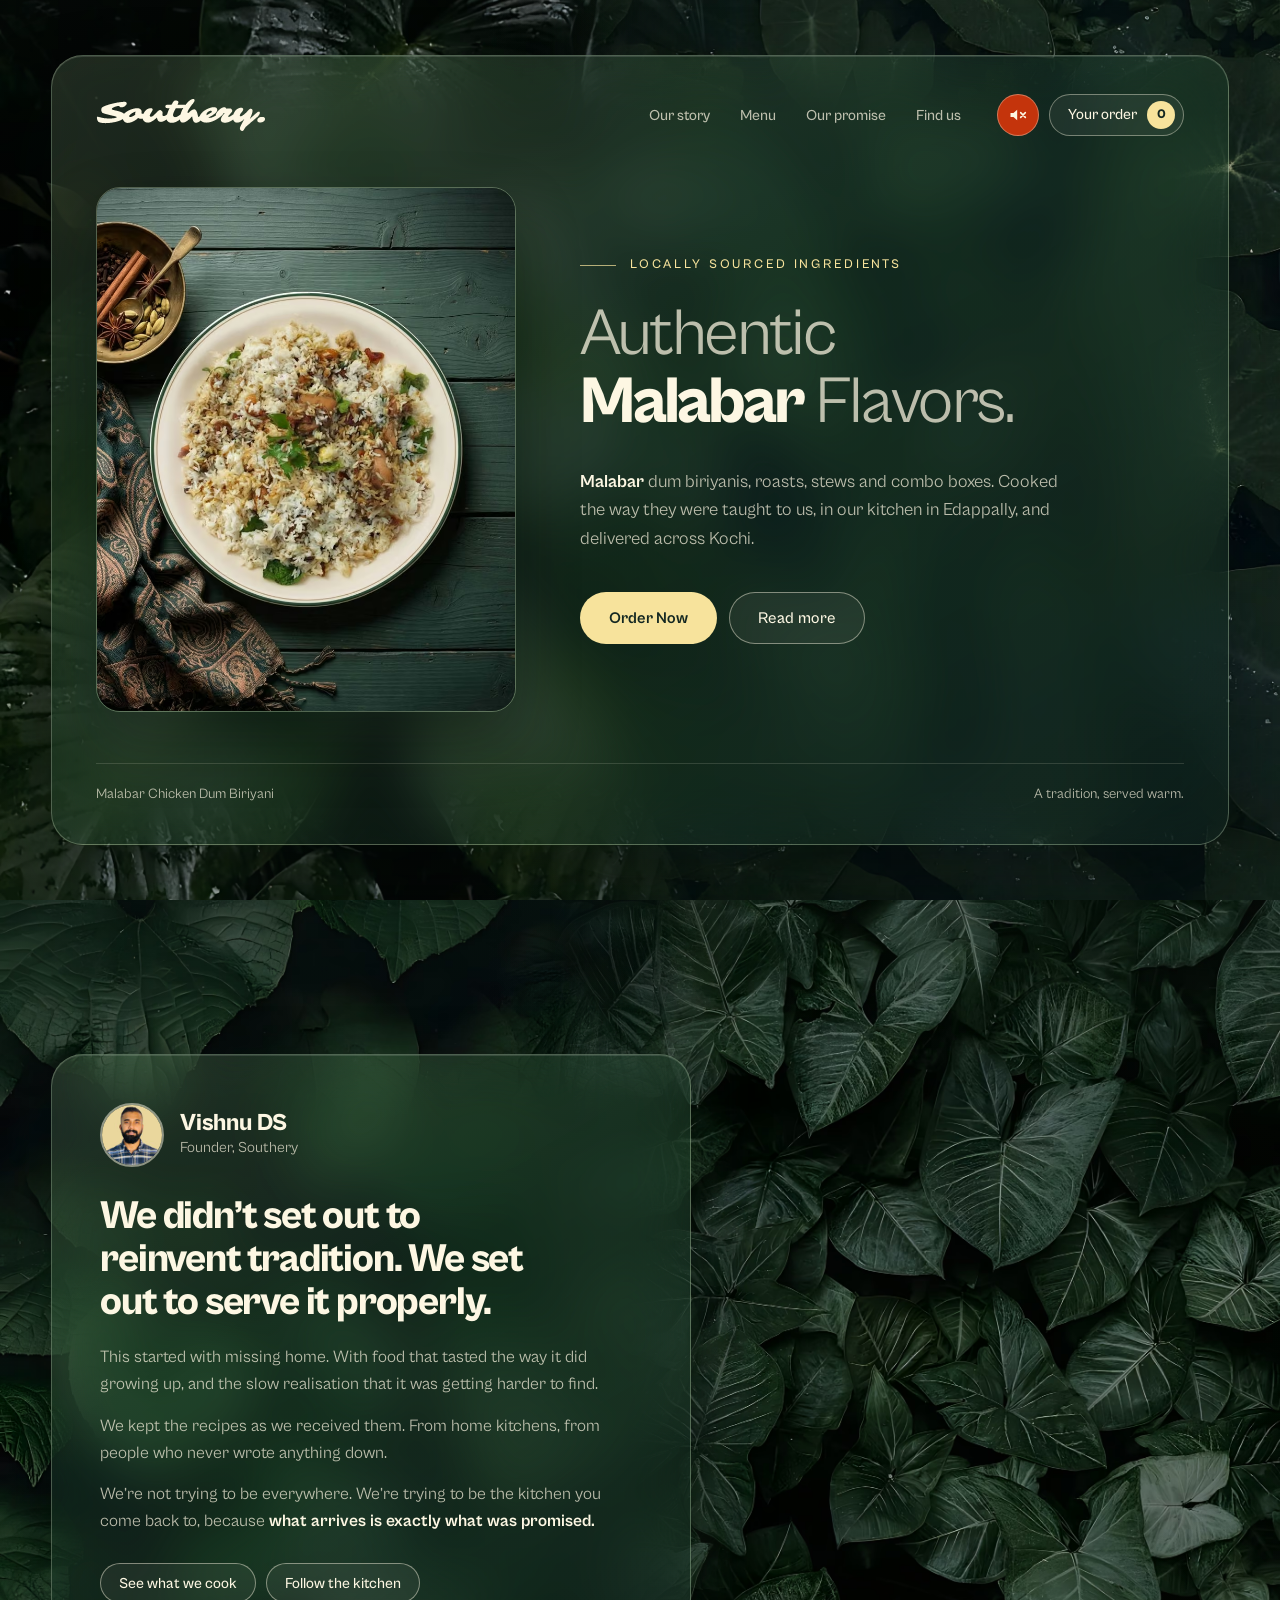
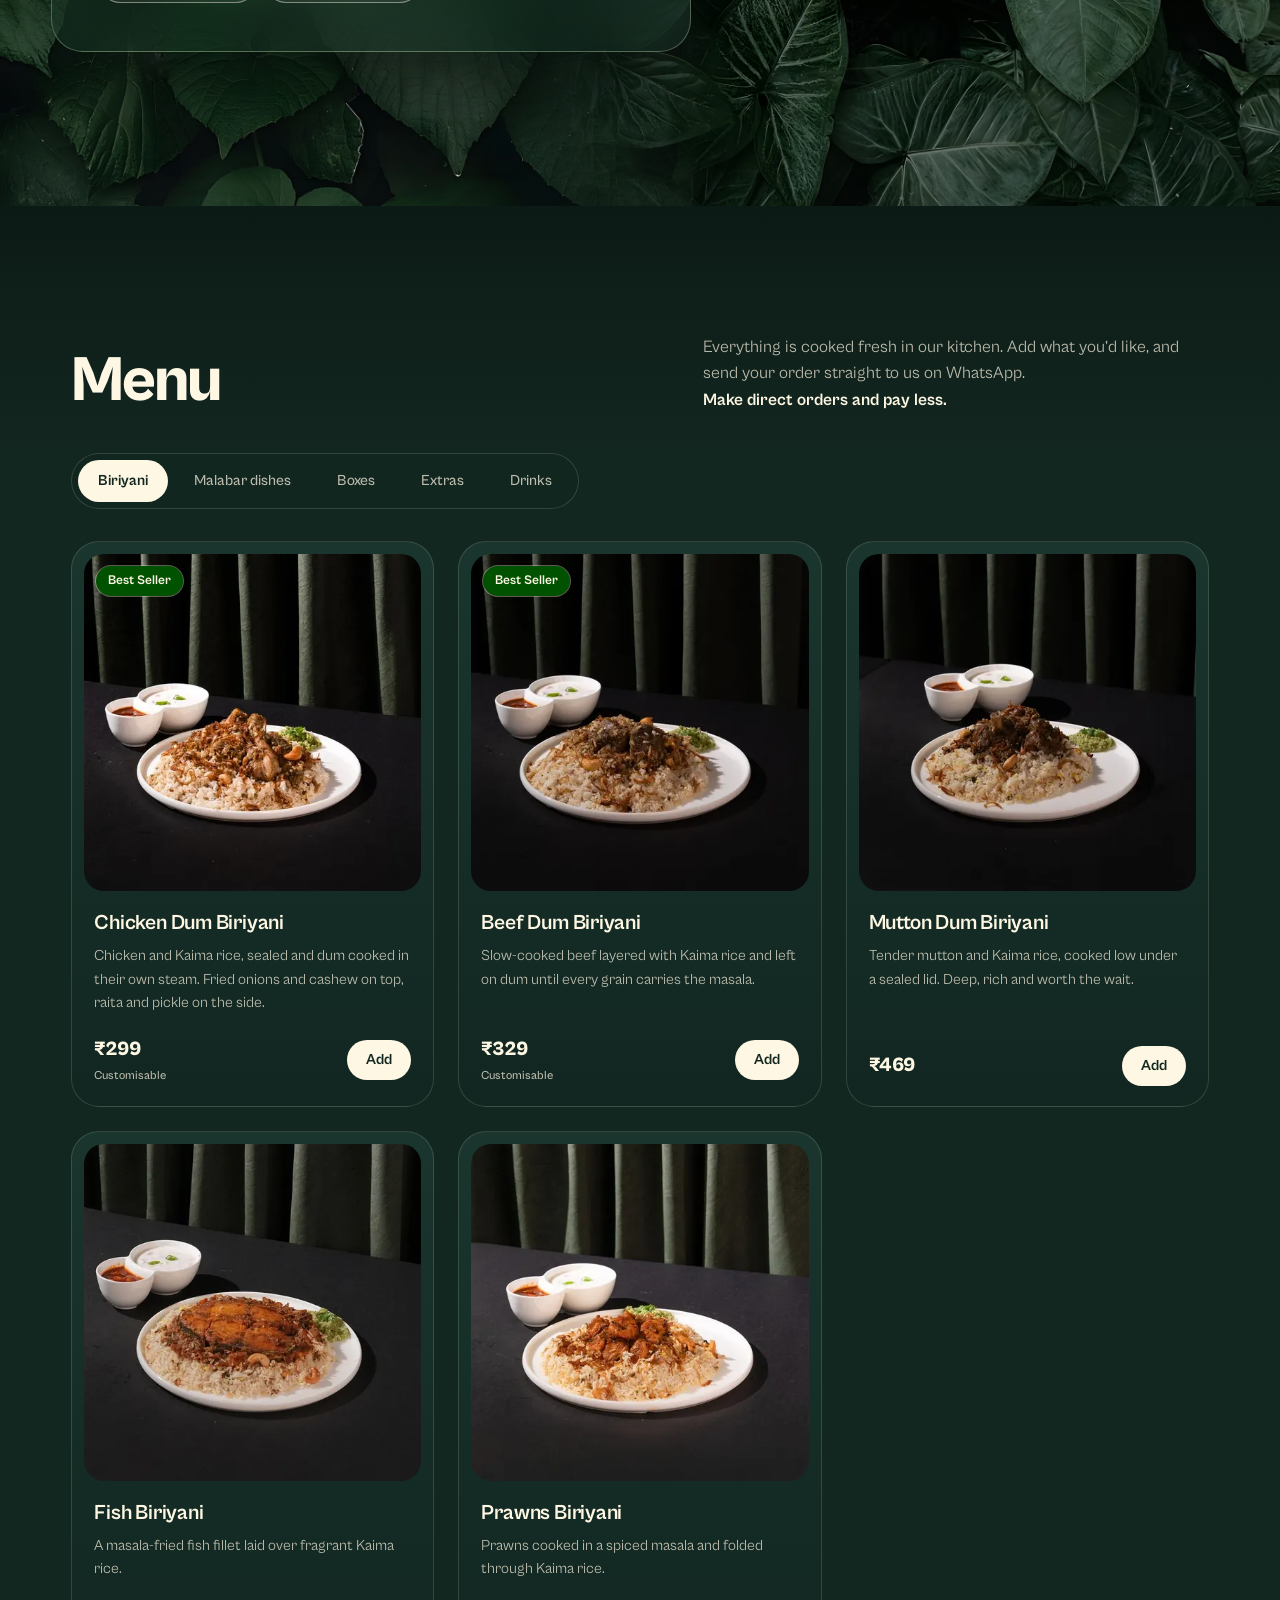
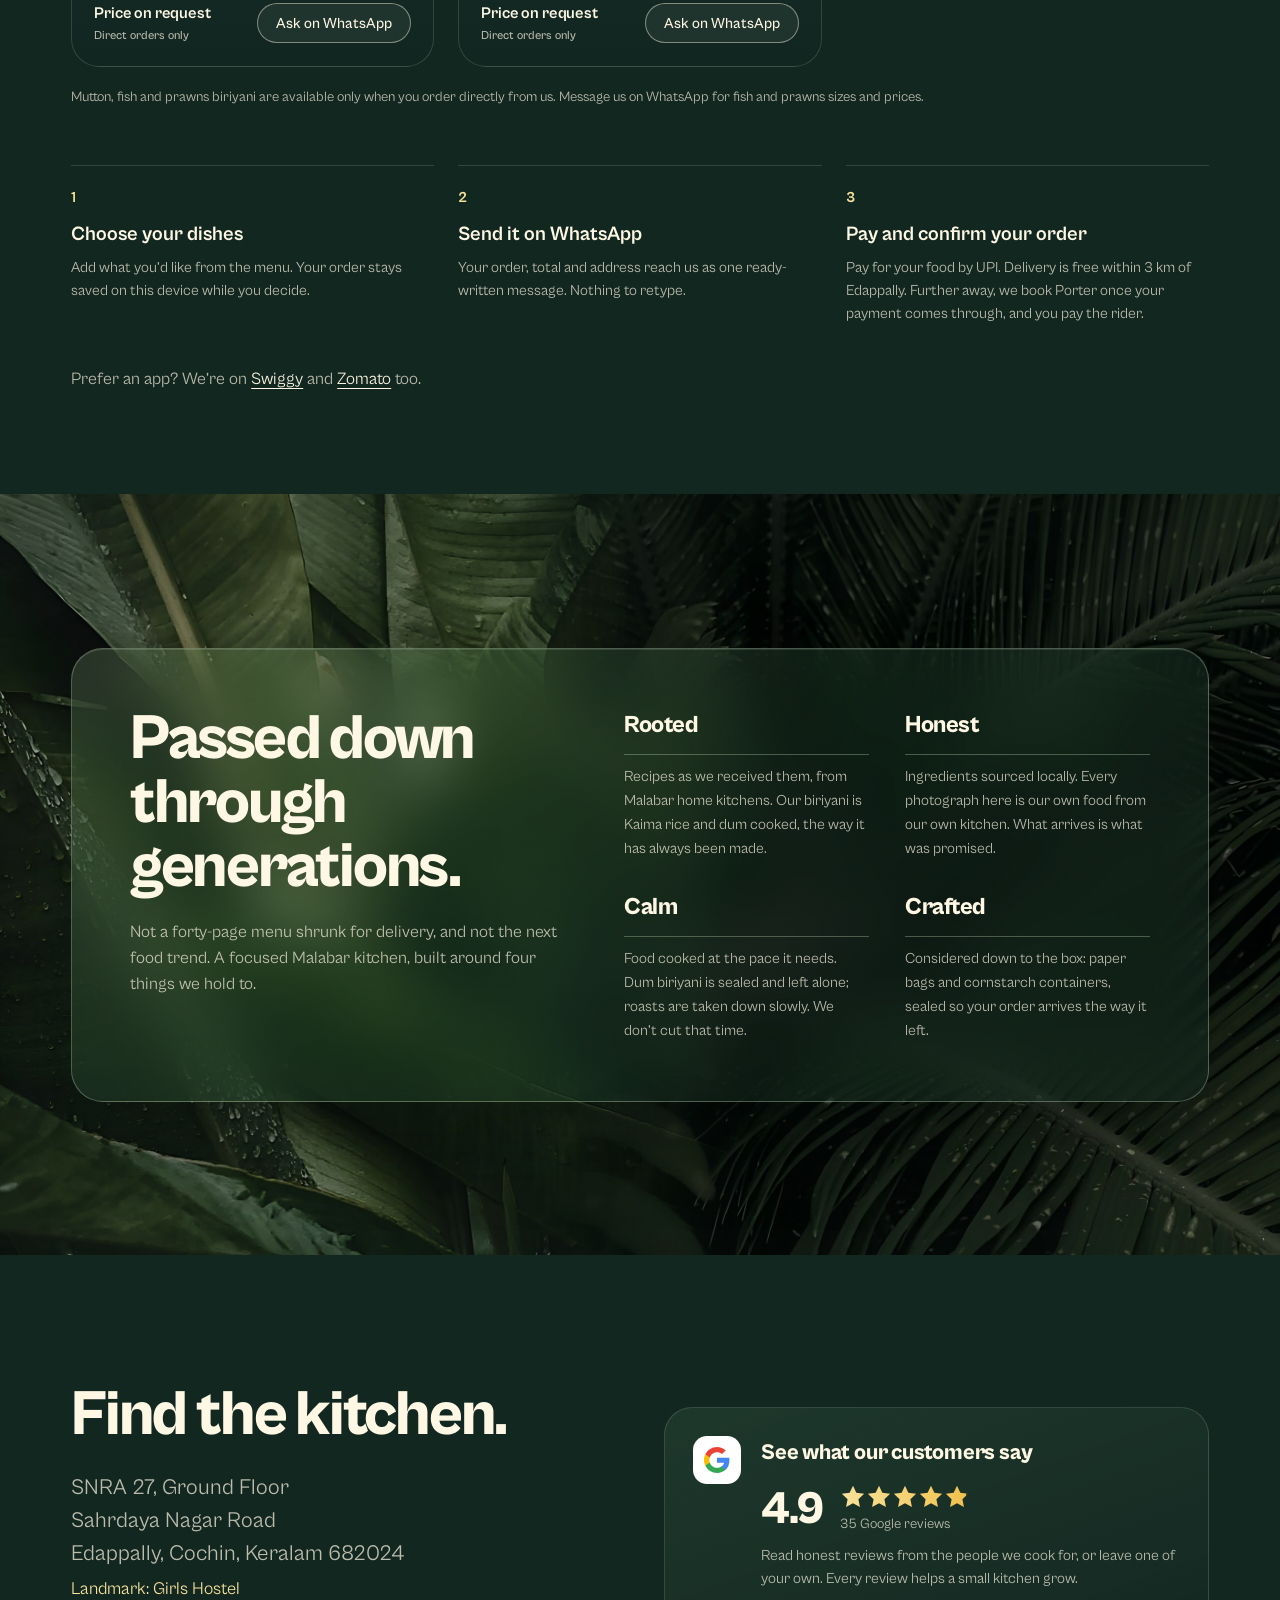
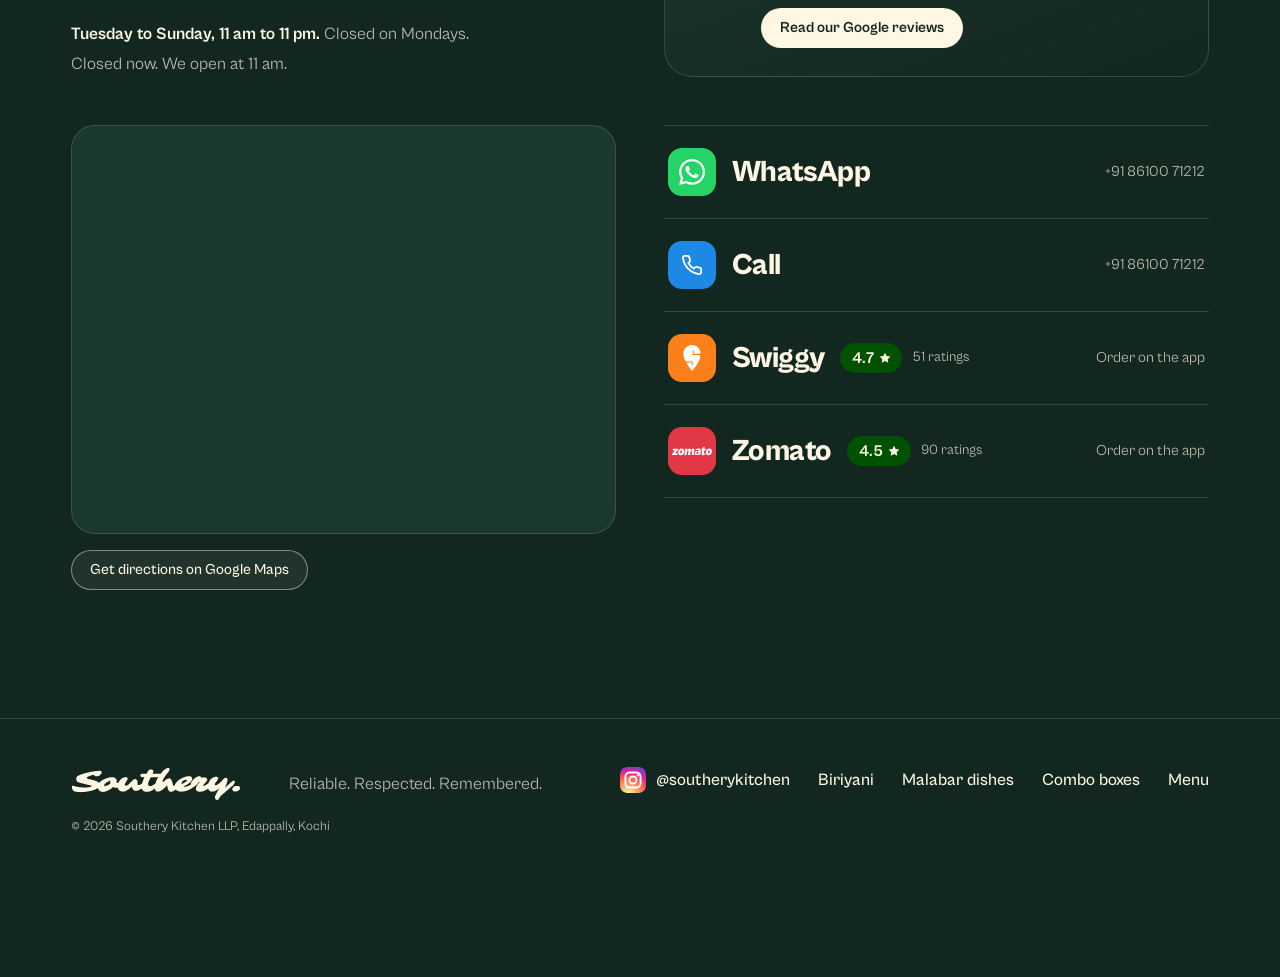
==== commit a110f27a: "Menu download as one JPEG of all four pages instead of a PDF Co-Authored-By: Claude Opus 5.5 <norepl" ====
--- a/index.html
+++ b/index.html
@@ -232,13 +232,13 @@
       <li><a href="/biriyani">Biriyani</a></li>
       <li><a href="/malabar-dishes">Malabar dishes</a></li>
       <li><a href="/combo-boxes">Combo boxes</a></li>
-      <li><a href="/assets/menu/southery-menu-nov-2026.pdf" download="Southery-Menu-Nov-2026.pdf" data-menu-pdf>Menu PDF</a></li>
+      <li><a href="/assets/menu/southery-menu-nov-2026.jpg" download="Southery-Menu-Nov-2026.jpg" data-menu-open>Menu</a></li>
     </ul>
     <p class="footer__legal">© 2026 Southery Kitchen LLP, Edappally, Kochi</p>
   </div>
 </footer>
 
-<!-- Menu PDF: the footer link opens this; without JavaScript the link downloads the file directly -->
+<!-- Menu download: the footer link opens this; without JavaScript the link downloads the image directly -->
 <div class="sheet menu-dl" data-menu-dl hidden>
   <div class="sheet__scrim" data-menu-dl-close></div>
   <div class="sheet__panel" role="dialog" aria-modal="true" aria-labelledby="menu-dl-title">
@@ -246,10 +246,10 @@
     <div class="menu-dl__preview"><img src="/assets/menu/southery-menu-nov-2026-480.webp" srcset="/assets/menu/southery-menu-nov-2026-480.webp 480w, /assets/menu/southery-menu-nov-2026-960.webp 960w" sizes="(max-width: 560px) 100vw, 520px" alt="Two pages of the Southery menu: combo boxes, biriyani, Malabar dishes, drinks and extras" width="960" height="673" loading="lazy" decoding="async"></div>
     <div class="sheet__head">
       <h2 id="menu-dl-title">Our menu</h2>
-      <p>Every dish and price on four pages, to keep or share. PDF, 0.6 MB. Updated November 2026.</p>
+      <p>Every dish and price in one picture, easy to save on your phone or share on WhatsApp. JPEG, 0.7 MB. Updated November 2026.</p>
     </div>
     <footer class="sheet__foot">
-      <a class="btn btn--gold btn--block" href="/assets/menu/southery-menu-nov-2026.pdf" download="Southery-Menu-Nov-2026.pdf" data-menu-dl-go>Download menu PDF</a>
+      <a class="btn btn--gold btn--block" href="/assets/menu/southery-menu-nov-2026.jpg" download="Southery-Menu-Nov-2026.jpg" data-menu-dl-go>Download menu</a>
     </footer>
   </div>
 </div>
--- a/styles.css
+++ b/styles.css
@@ -589,7 +589,7 @@
 }
 .menu-snapshot h3 a { color: inherit; }
 
-/* ---------- Menu PDF dialog (reuses the sheet) ---------- */
+/* ---------- Menu download dialog (reuses the sheet) ---------- */
 .menu-dl__preview { background: var(--green-deep); padding: 20px 20px 0; }
 .menu-dl__preview img { display: block; width: 100%; height: auto; border-radius: 10px; box-shadow: 0 12px 30px rgba(0,0,0,0.35); }
 .menu-dl .sheet__foot .btn { flex: 1; }
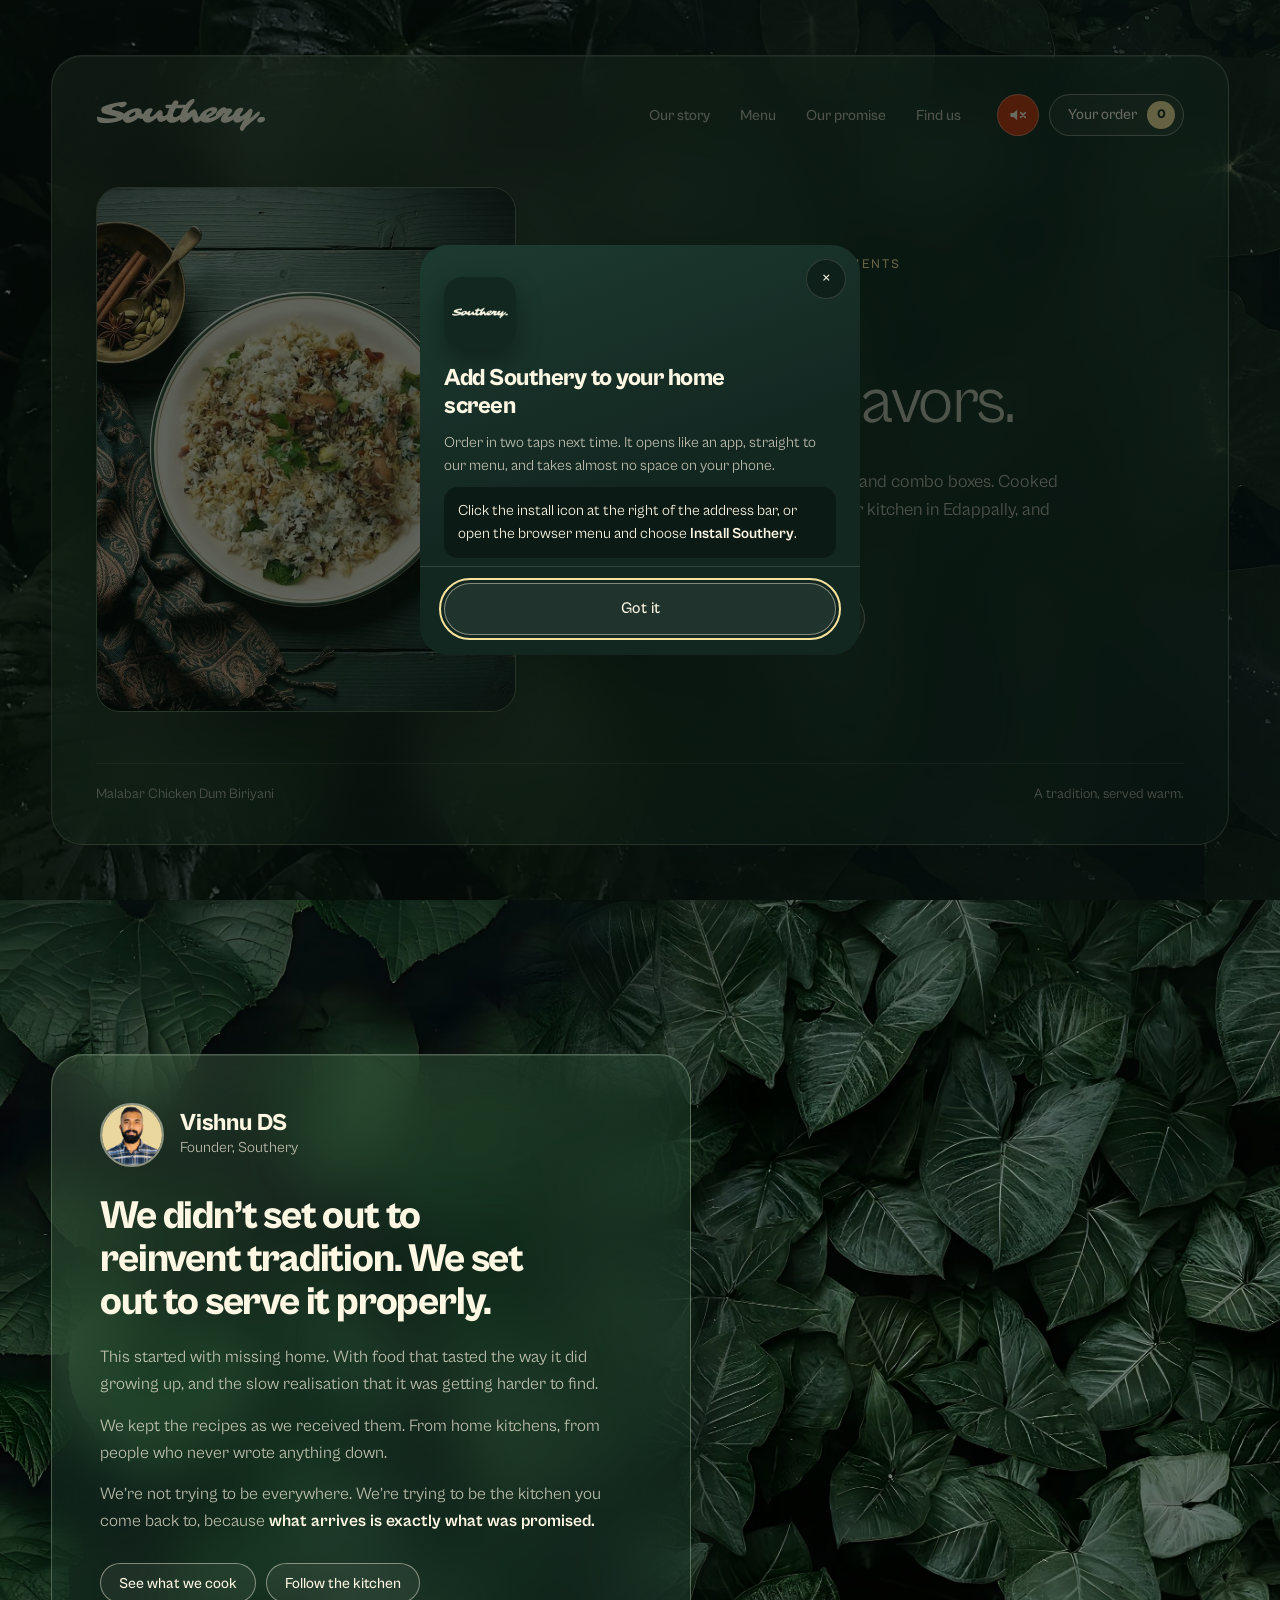
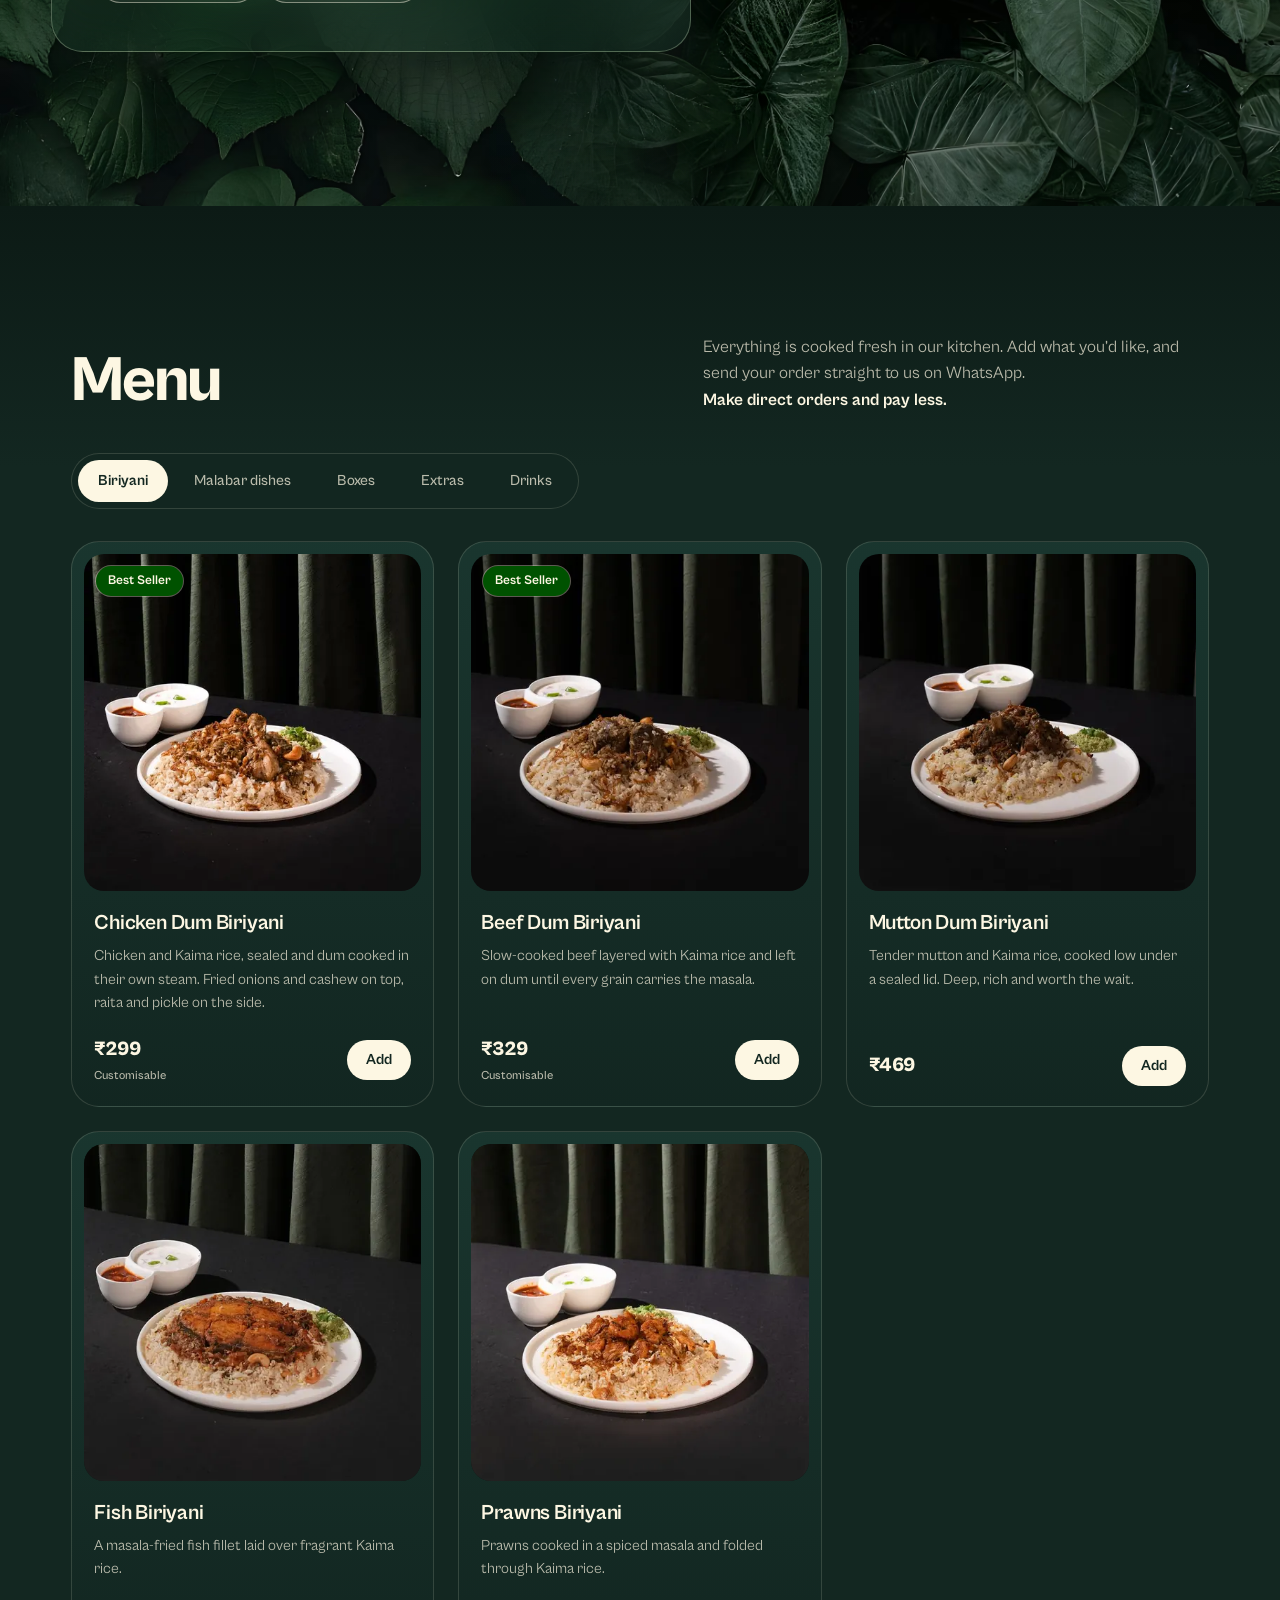
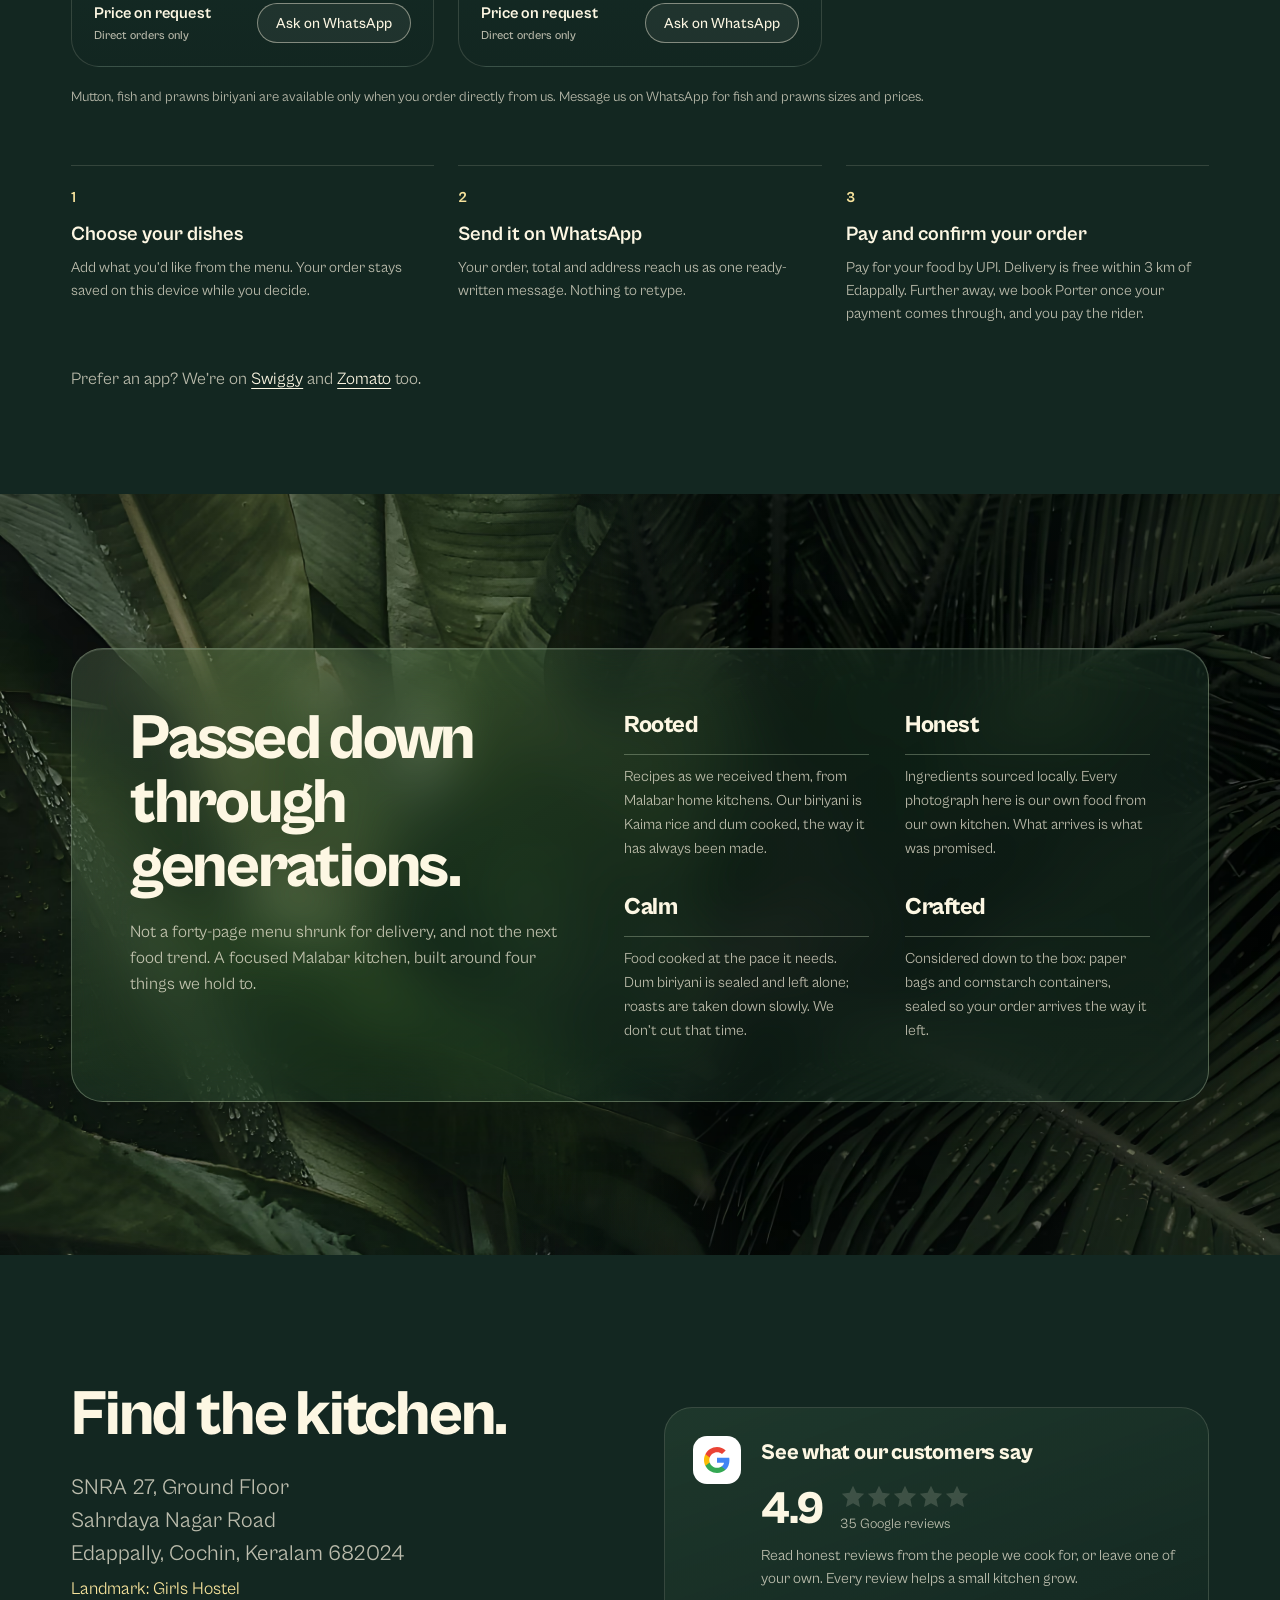
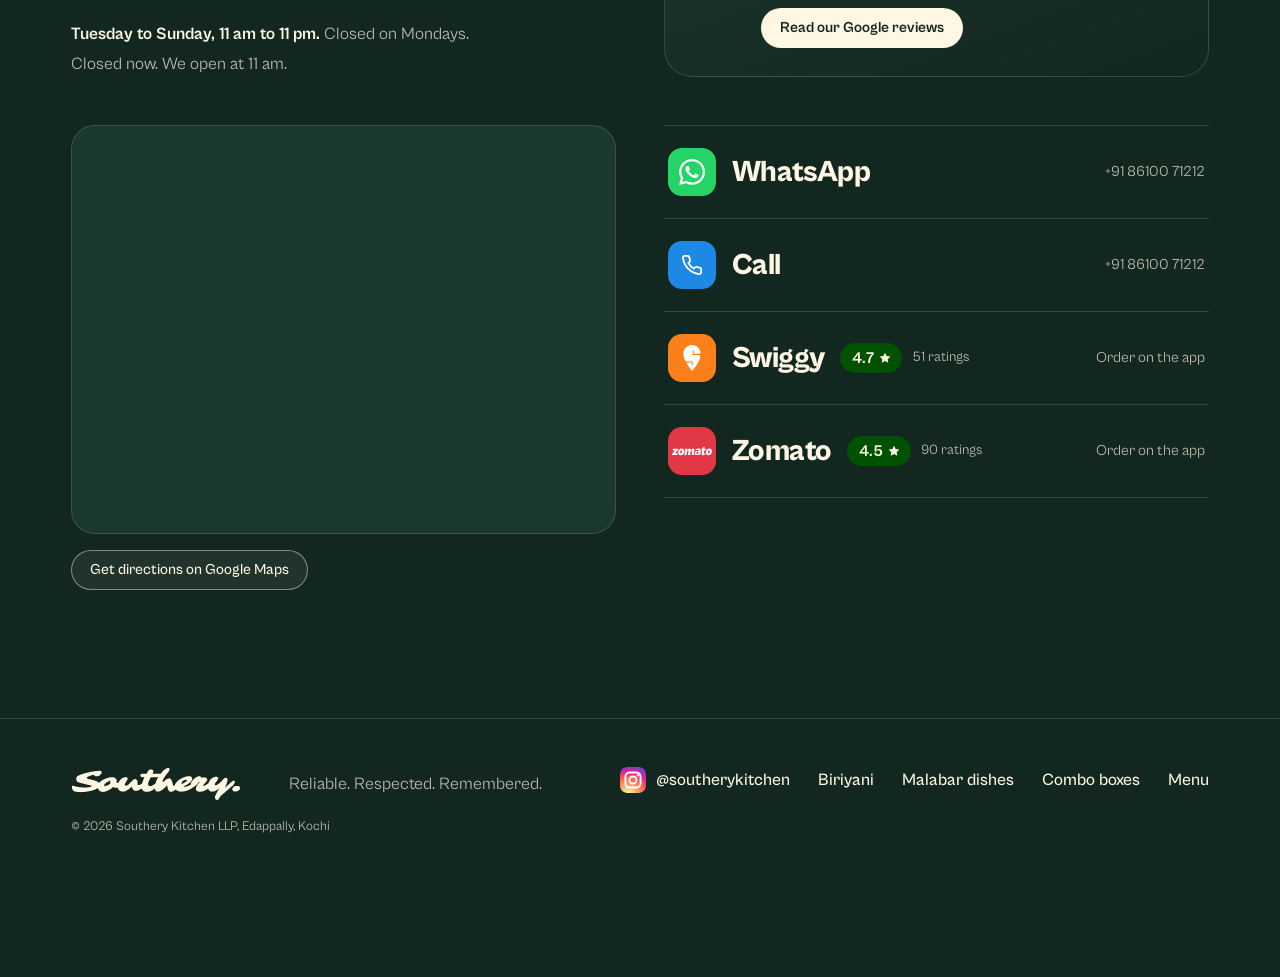
==== commit 5c24a255: "Add to Home Screen pop-up on every page load Shown after the greeting curtain unless Southery is alr" ====
--- a/index.html
+++ b/index.html
@@ -238,6 +238,24 @@
   </div>
 </footer>
 
+<!-- Add to Home Screen: shown after the greeting curtain on every load, unless Southery is already opened as an installed app (see app.js) -->
+<div class="sheet install" data-install hidden>
+  <div class="sheet__scrim" data-install-close></div>
+  <div class="sheet__panel" role="dialog" aria-modal="true" aria-labelledby="install-title">
+    <button class="icon-btn sheet__x" type="button" data-install-close aria-label="Close">×</button>
+    <div class="install__body">
+      <img class="install__icon" src="/assets/icons/app-icon-192.png" alt="" width="72" height="72">
+      <h2 id="install-title">Add Southery to your home screen</h2>
+      <p>Order in two taps next time. It opens like an app, straight to our menu, and takes almost no space on your phone.</p>
+      <p class="install__how" data-install-how hidden></p>
+    </div>
+    <footer class="sheet__foot">
+      <button class="btn btn--gold btn--block" type="button" data-install-go hidden>Add to Home Screen</button>
+      <button class="btn btn--ghost btn--block" type="button" data-install-close data-install-later>Not now</button>
+    </footer>
+  </div>
+</div>
+
 <!-- Menu download: the footer link opens this; without JavaScript the link downloads the image directly -->
 <div class="sheet menu-dl" data-menu-dl hidden>
   <div class="sheet__scrim" data-menu-dl-close></div>
--- a/styles.css
+++ b/styles.css
@@ -593,3 +593,13 @@
 .menu-dl__preview { background: var(--green-deep); padding: 20px 20px 0; }
 .menu-dl__preview img { display: block; width: 100%; height: auto; border-radius: 10px; box-shadow: 0 12px 30px rgba(0,0,0,0.35); }
 .menu-dl .sheet__foot .btn { flex: 1; }
+
+/* ---------- Add to Home Screen dialog (reuses the sheet) ---------- */
+.install .sheet__panel { width: min(440px, 100%); }
+.install__body { padding: 32px 24px 8px; display: grid; justify-items: start; gap: 10px; }
+.install__icon { width: 72px; height: 72px; border-radius: 18px; box-shadow: 0 10px 24px rgba(0,0,0,0.35); margin-bottom: 6px; }
+.install__body h2 { font-size: 24px; font-weight: 800; letter-spacing: -0.02em; line-height: 1.15; padding-right: 40px; }
+.install__body p { font-size: 15px; line-height: 1.55; color: var(--ivory-soft); }
+.install__how { color: var(--ivory) !important; background: var(--green-deep); border-radius: 14px; padding: 12px 14px; width: 100%; }
+.install__how svg { width: 18px; height: 18px; vertical-align: -3px; margin: 0 2px; }
+.install .sheet__foot { flex-direction: column; align-items: stretch; gap: 10px; }
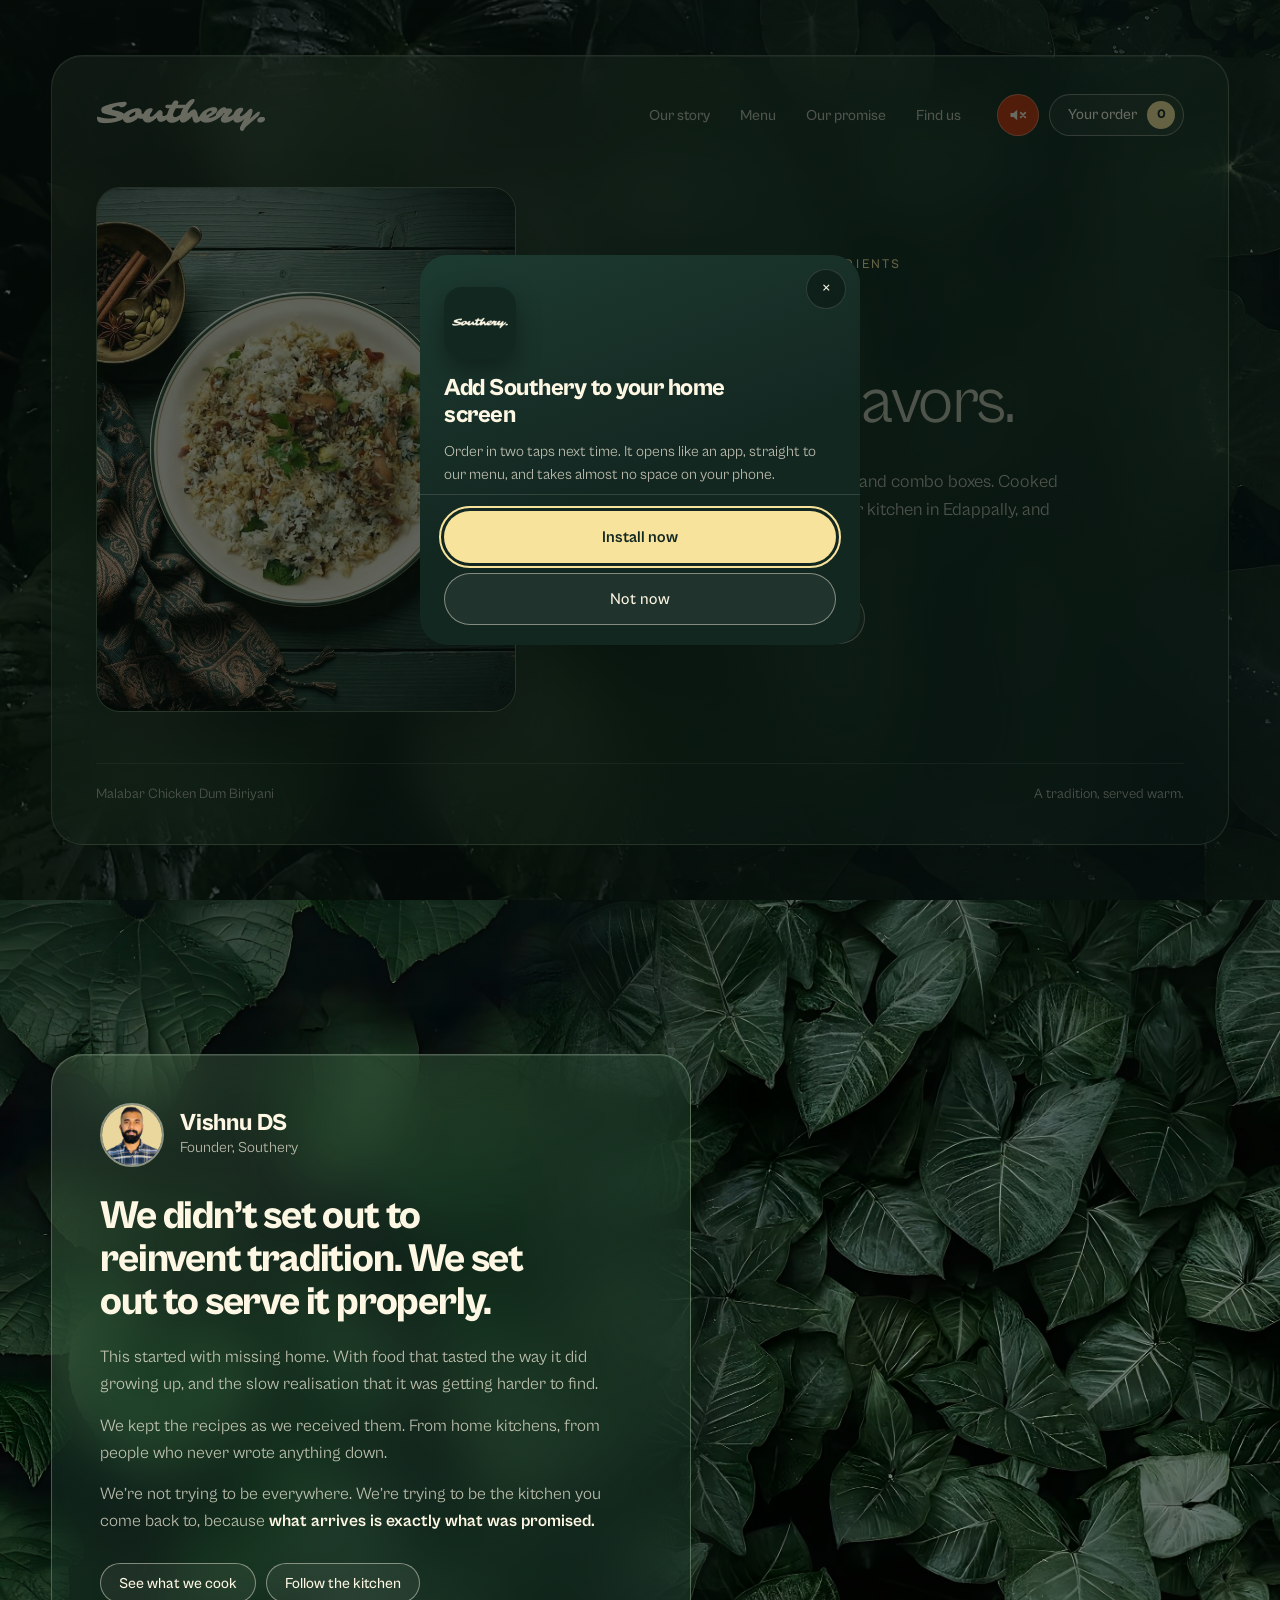
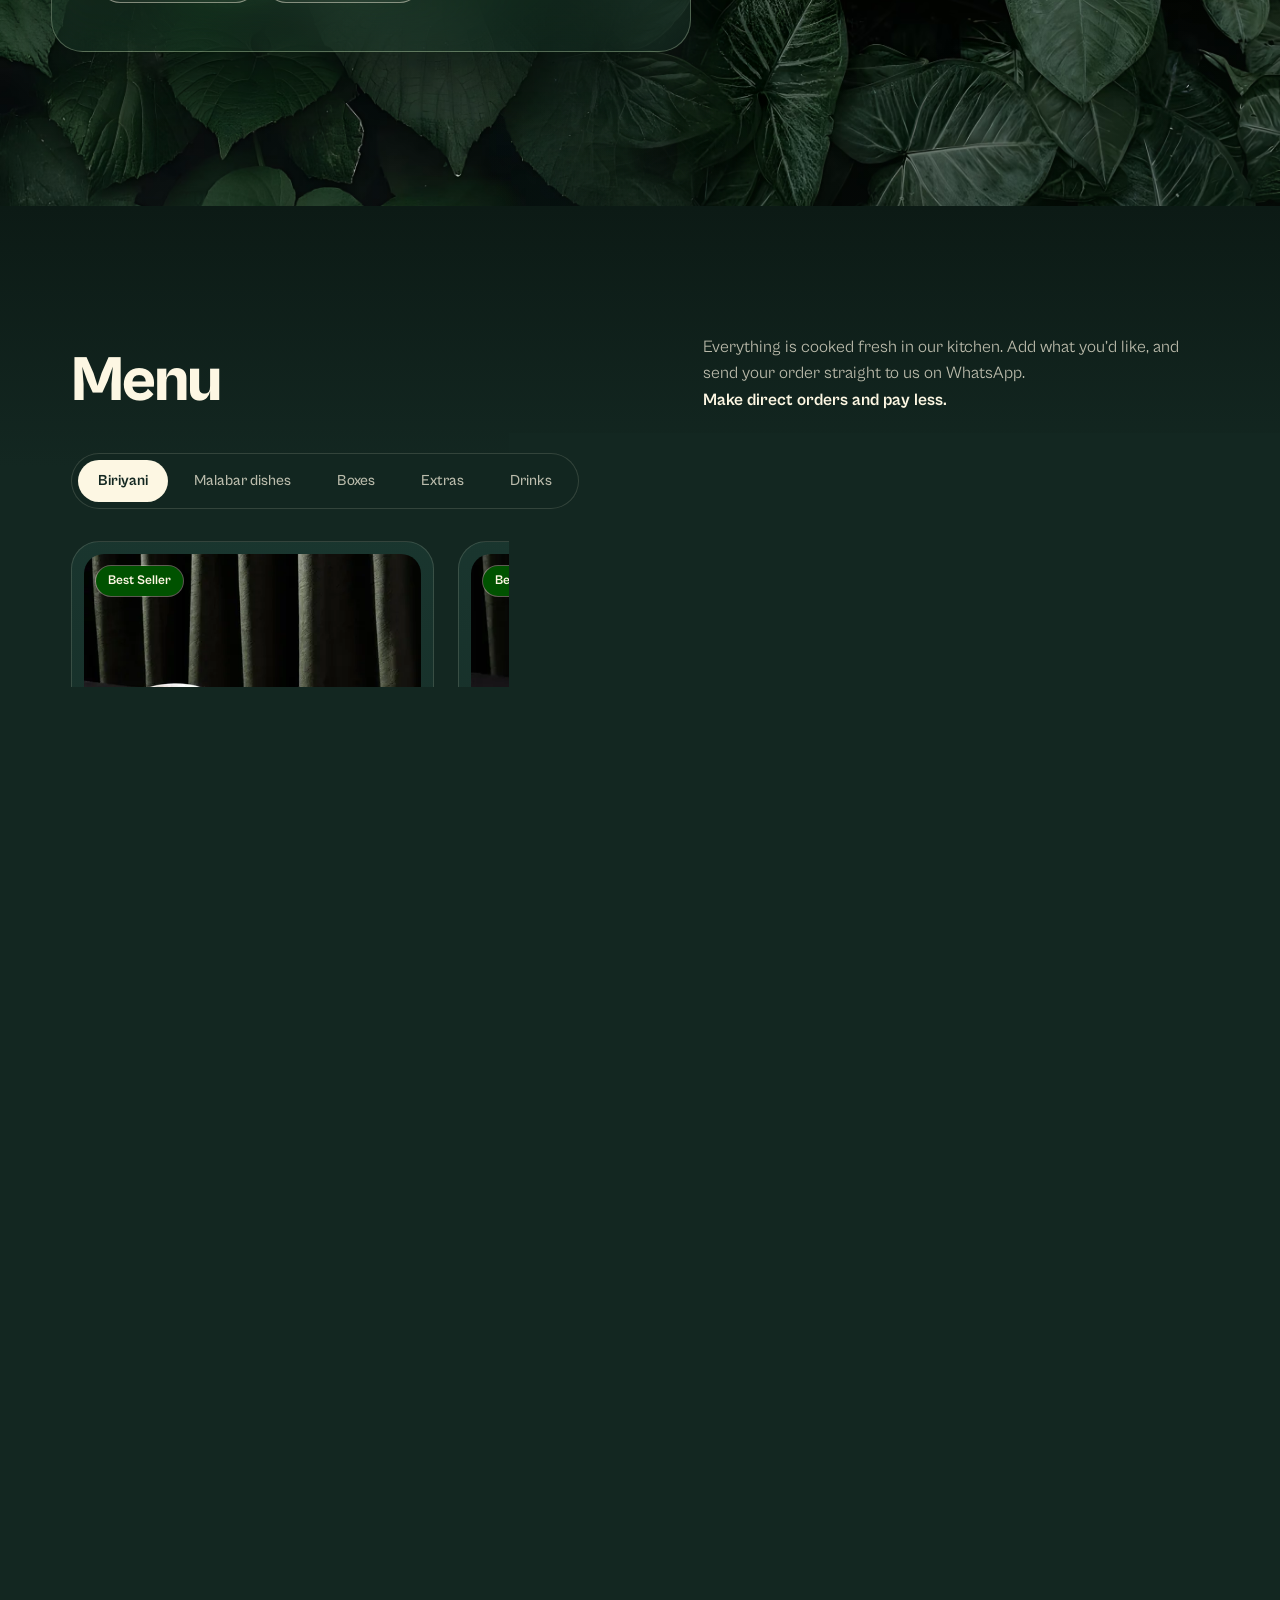
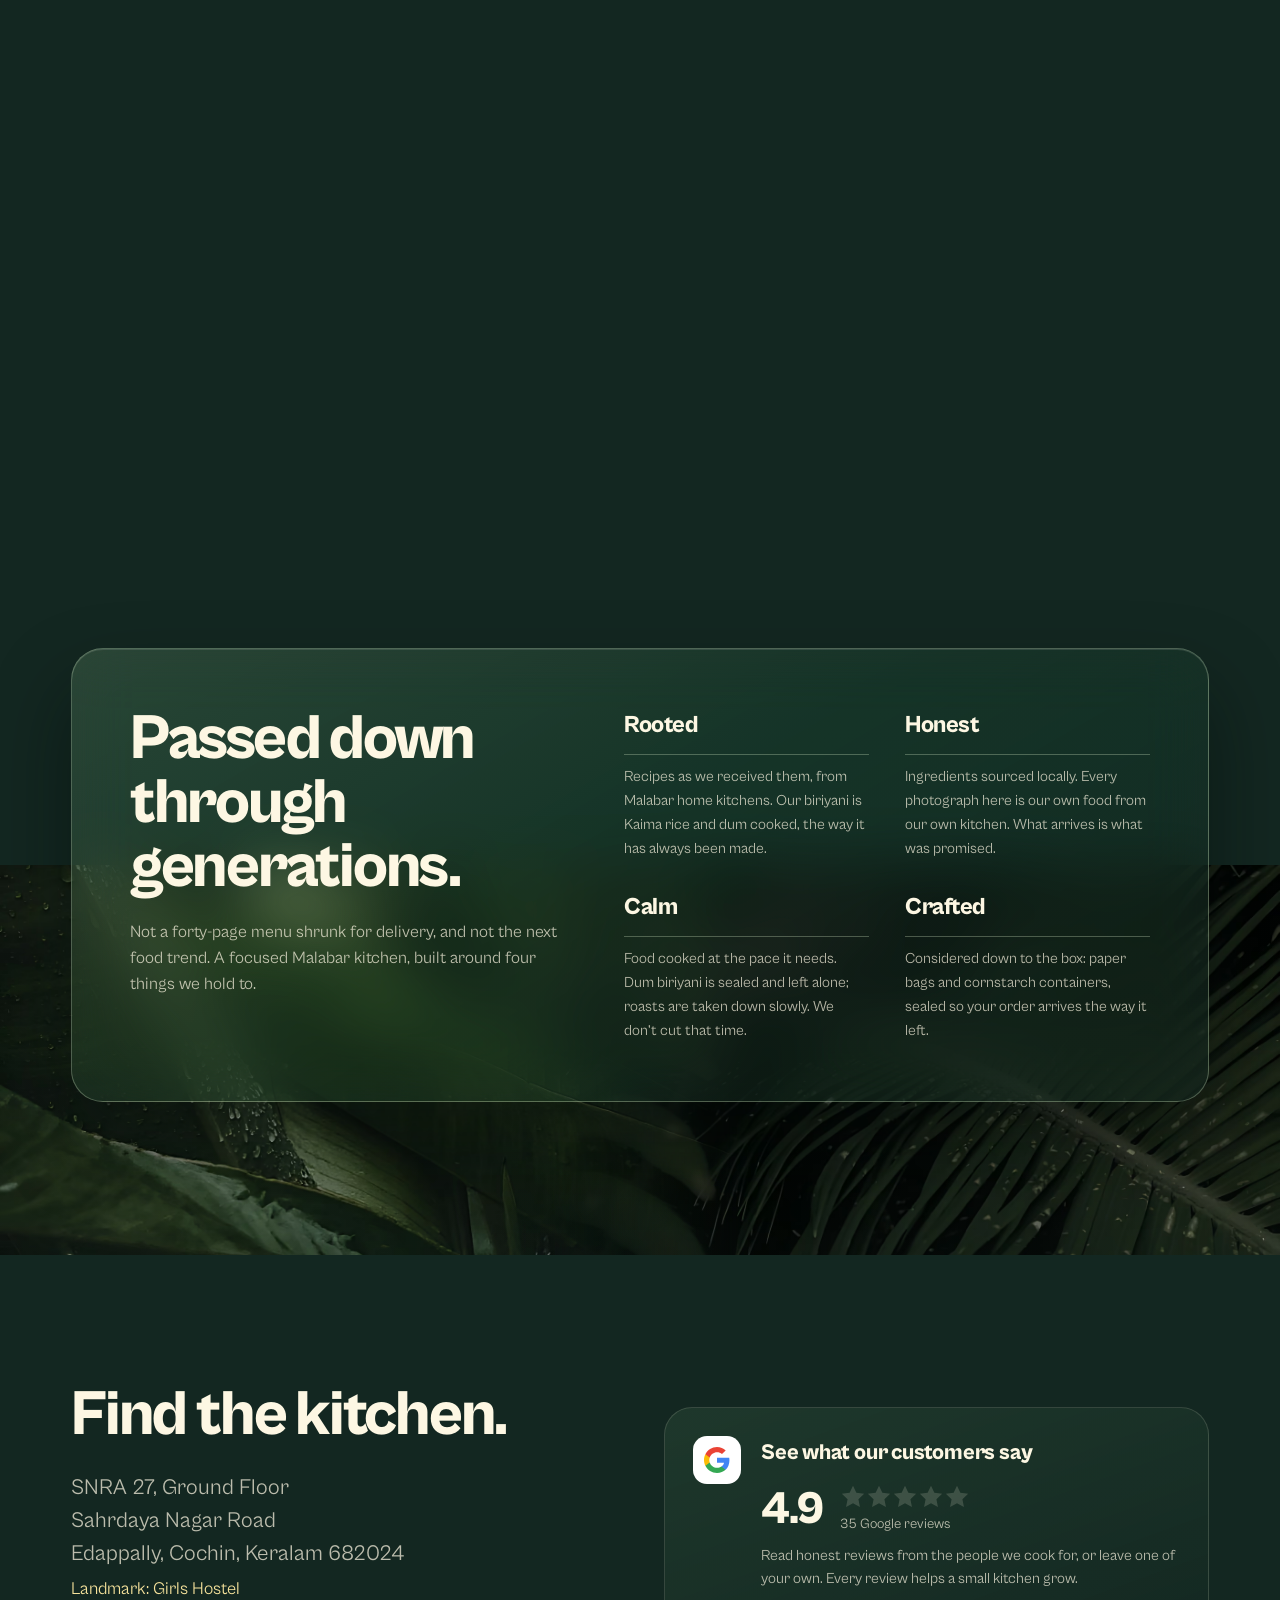
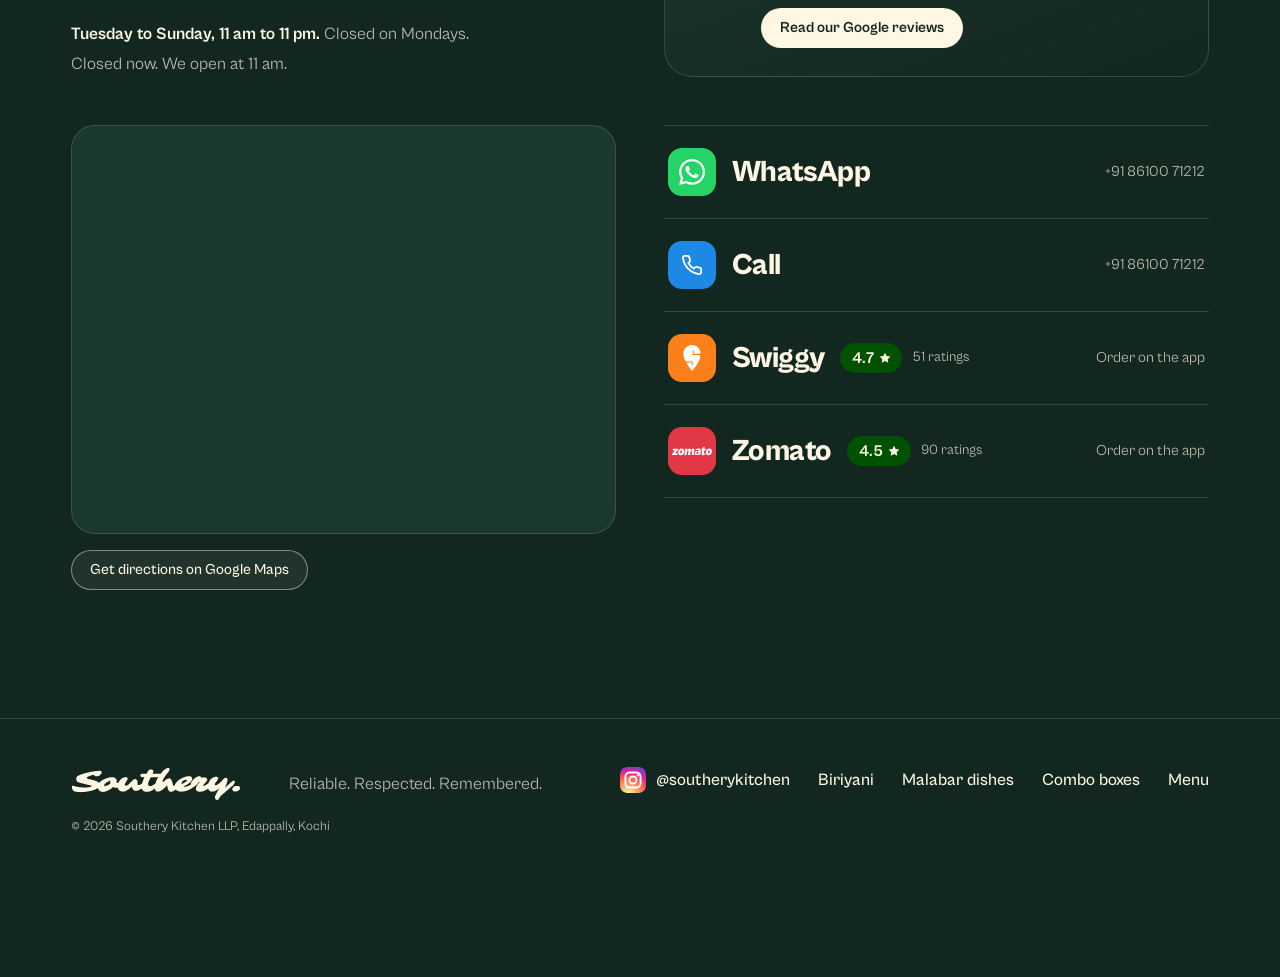
==== commit 8d9202cb: "Install pop-up: one Install now button, steps only as a fallback Co-Authored-By: Claude Opus 5.5 <no" ====
--- a/index.html
+++ b/index.html
@@ -250,7 +250,7 @@
       <p class="install__how" data-install-how hidden></p>
     </div>
     <footer class="sheet__foot">
-      <button class="btn btn--gold btn--block" type="button" data-install-go hidden>Add to Home Screen</button>
+      <button class="btn btn--gold btn--block" type="button" data-install-go>Install now</button>
       <button class="btn btn--ghost btn--block" type="button" data-install-close data-install-later>Not now</button>
     </footer>
   </div>
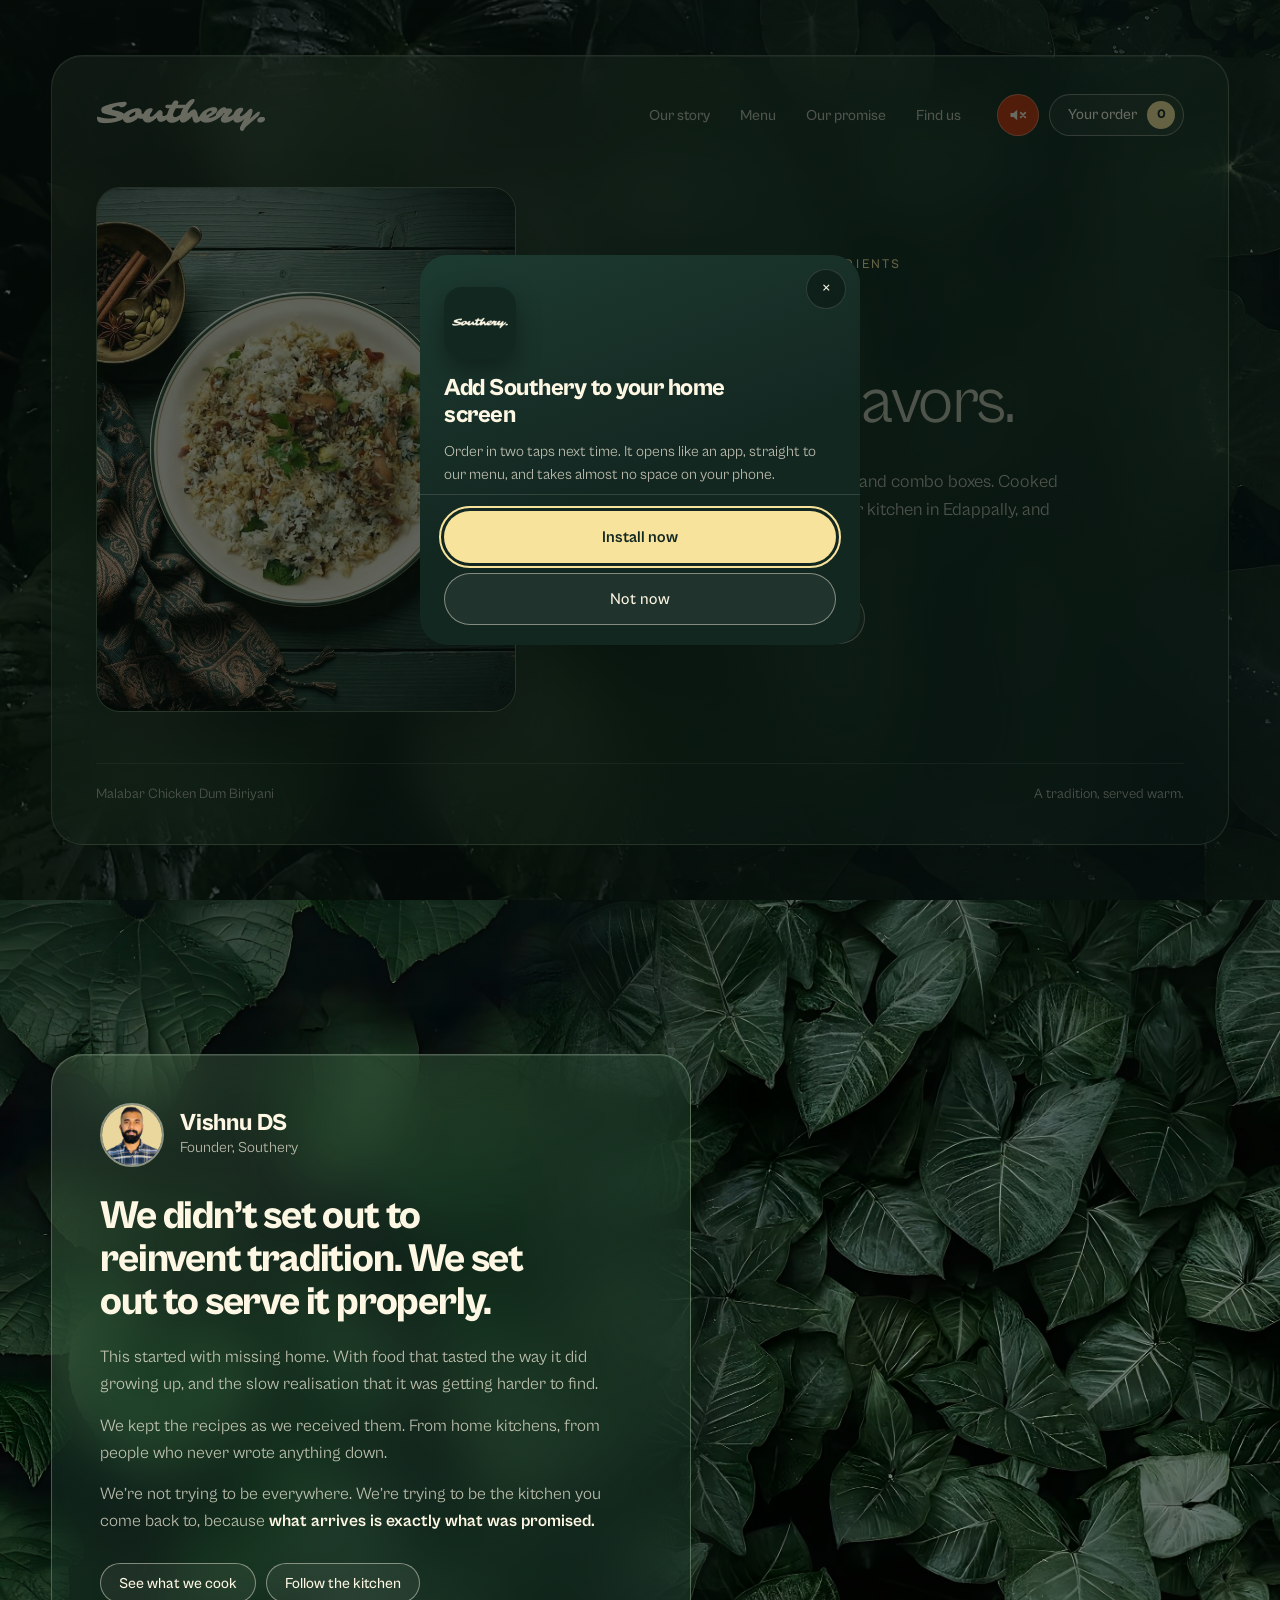
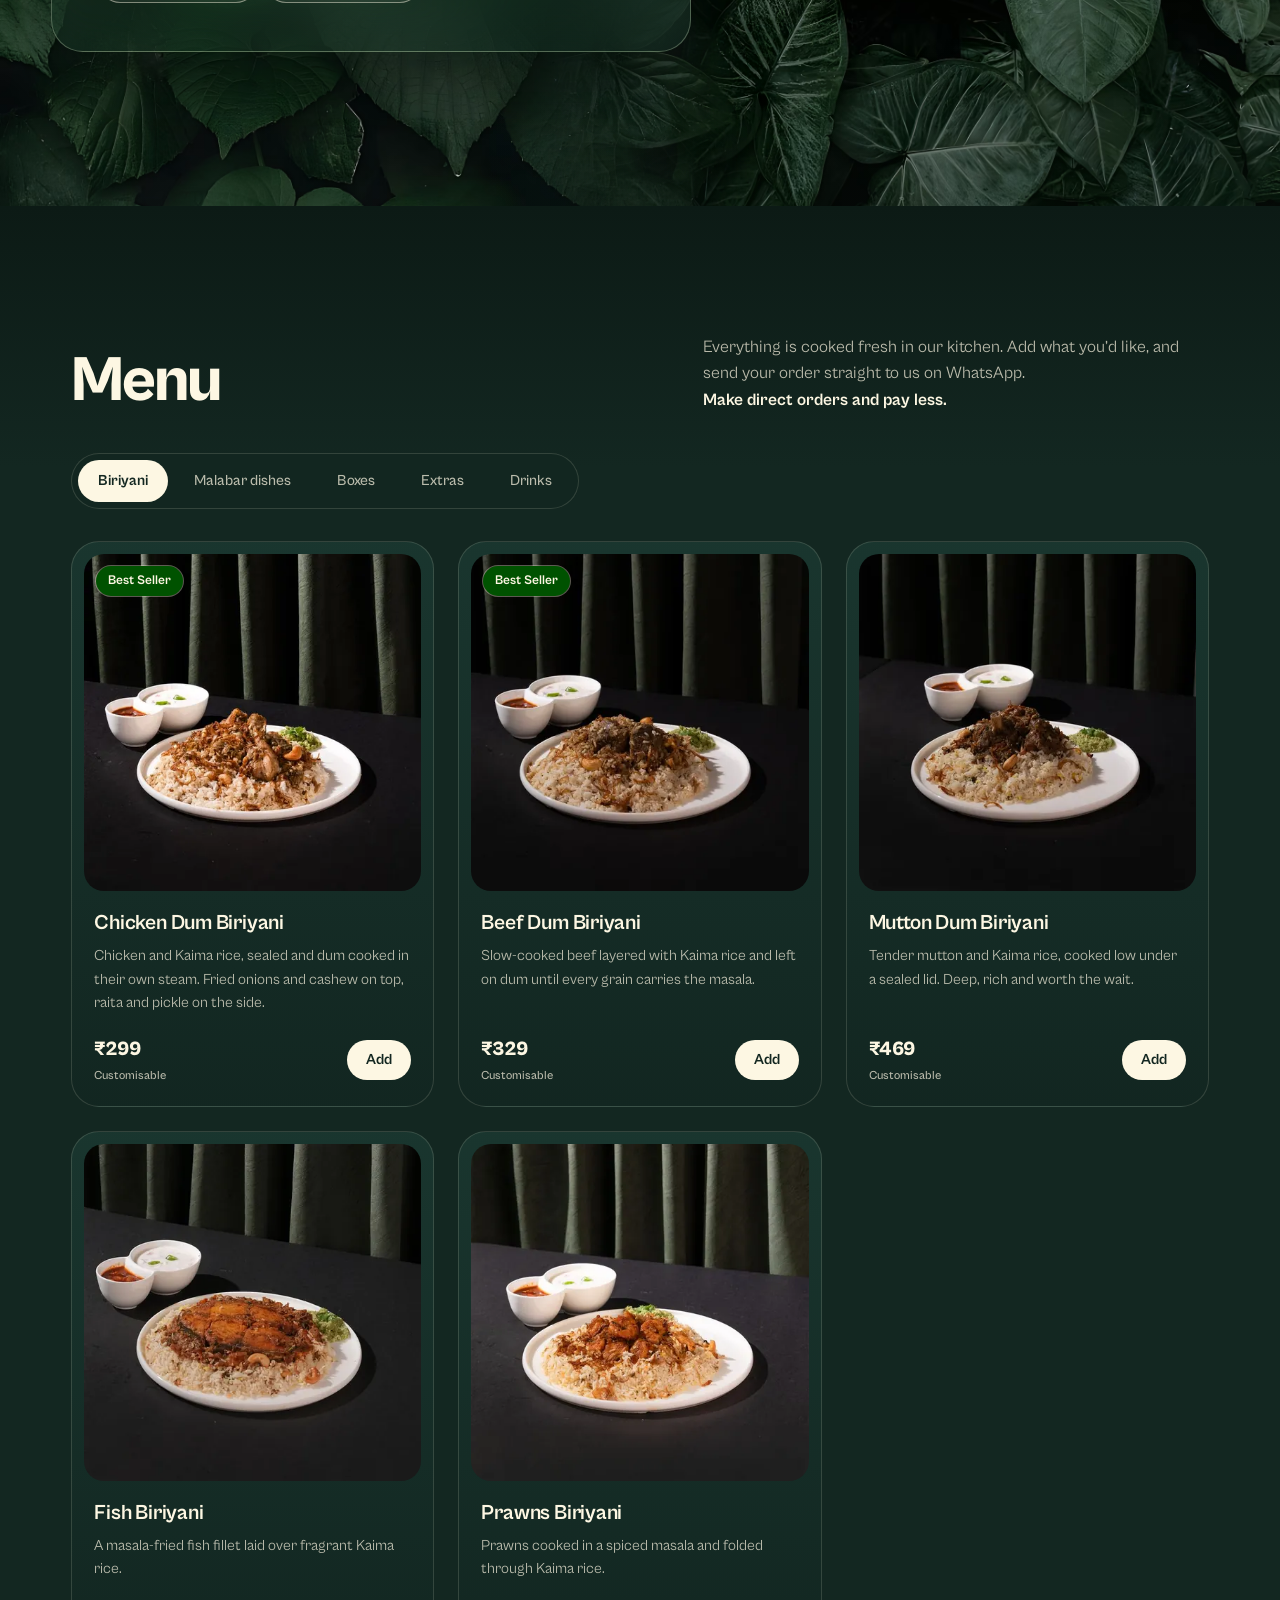
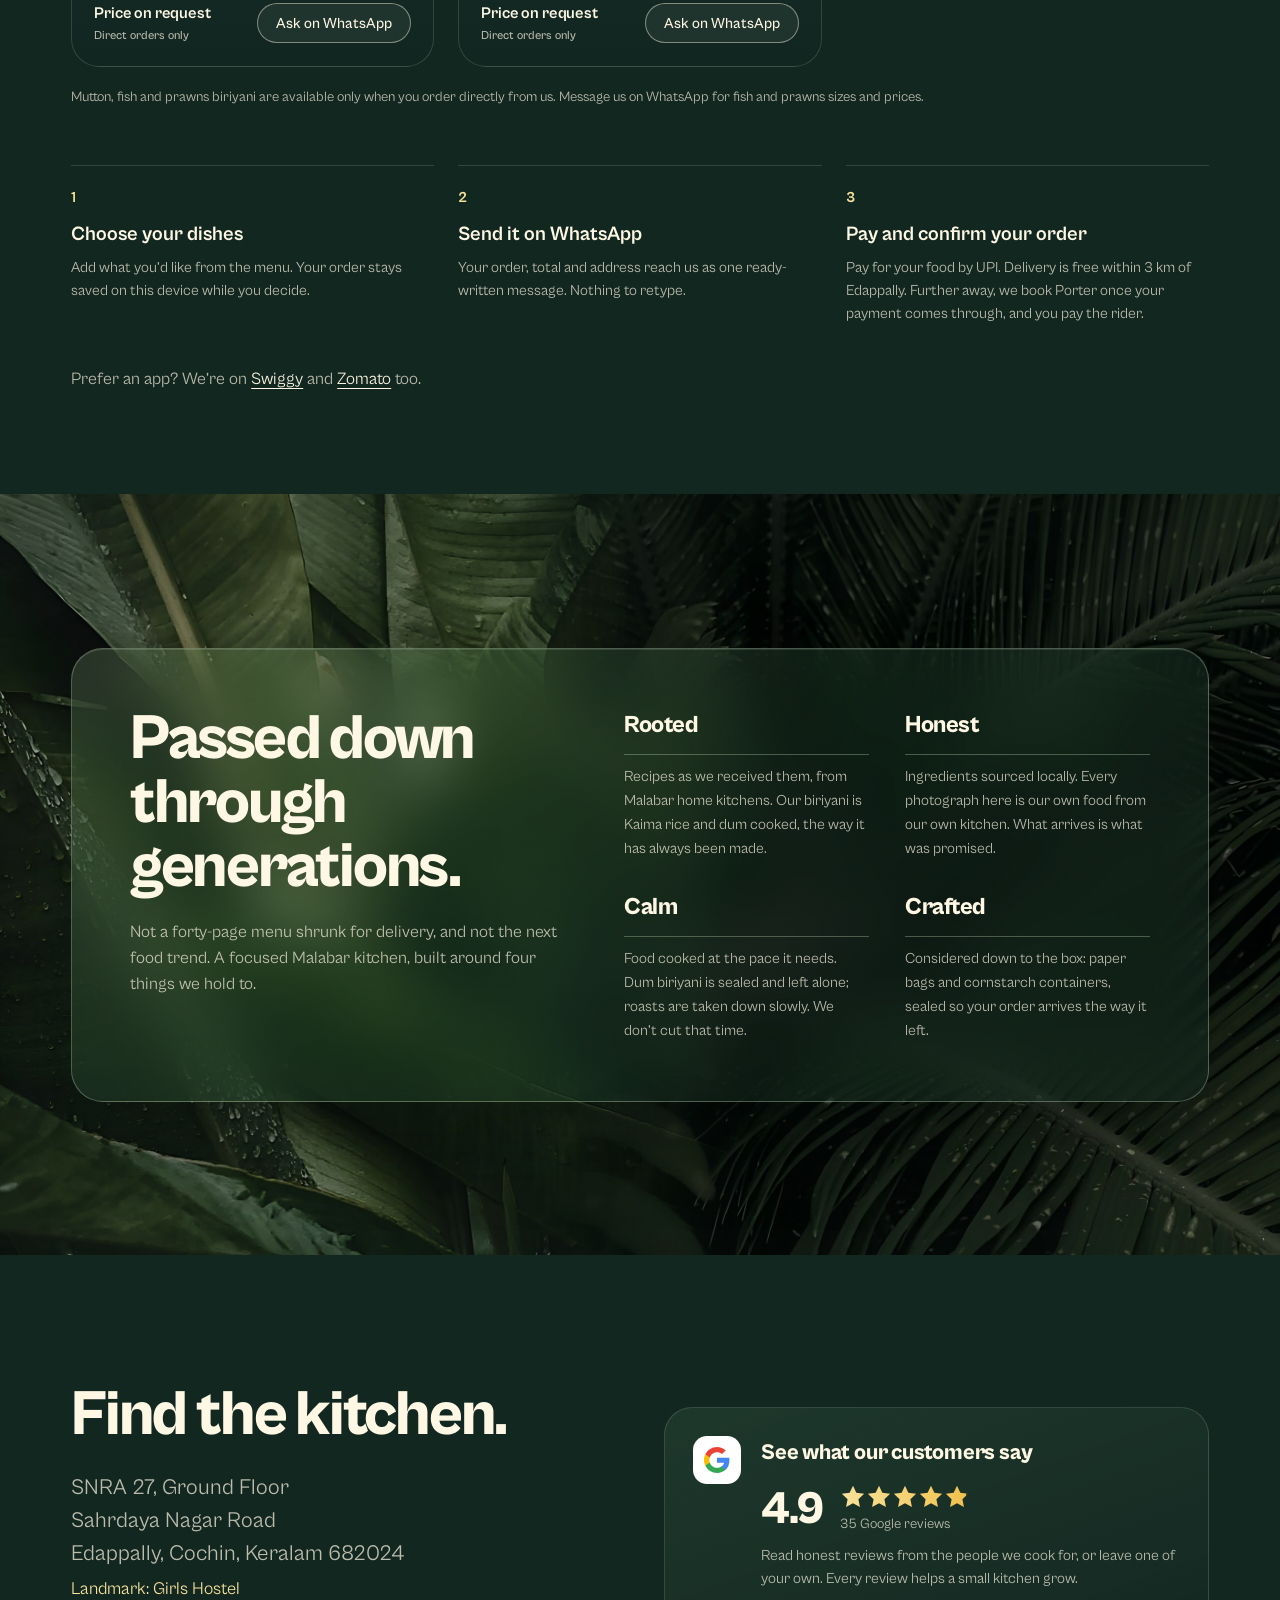
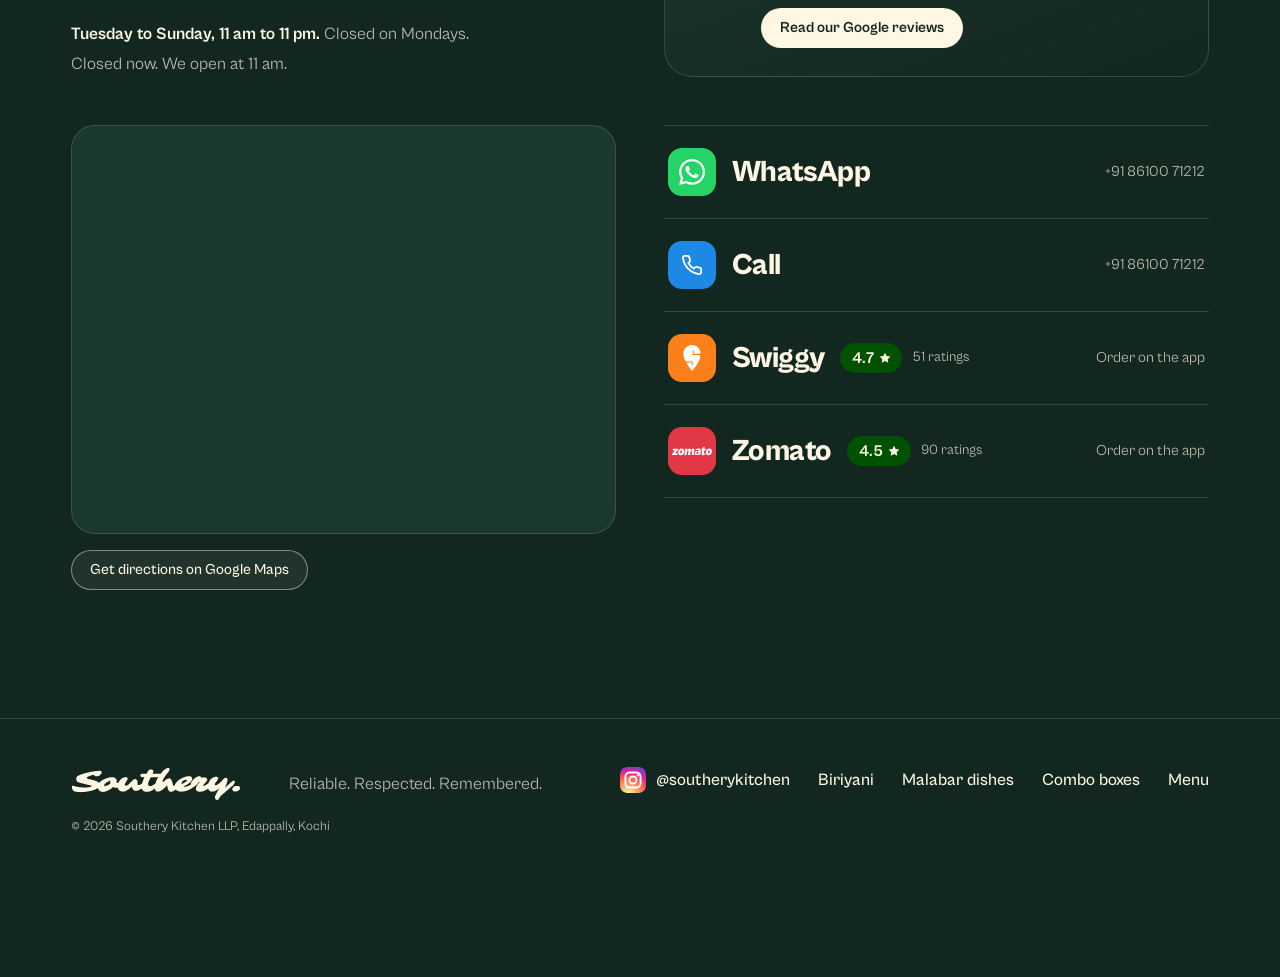
==== commit 14ed3181: "Use the real Zomato restaurant link instead of the app shortcut The two Zomato buttons go to the ord" ====
--- a/index.html
+++ b/index.html
@@ -34,7 +34,7 @@
 <link rel="preload" href="/assets/nature/hero-m.avif" as="image" type="image/avif" media="(max-width: 1024px)">
 <link rel="stylesheet" href="/styles.css">
 <script type="application/ld+json">
-{"@context":"https://schema.org","@type":"Restaurant","name":"Southery","url":"https://southery.cloud/","description":"A delivery-first kitchen rooted in the culinary traditions of Malabar, Kerala.","areaServed":{"@type":"City","name":"Kochi"},"servesCuisine":["Malabar","Kerala","Biryani"],"telephone":"+91-8610071212","image":"https://southery.cloud/assets/photos/og-southery.jpg","address":{"@type":"PostalAddress","streetAddress":"SNRA 27, Ground Floor, Sahrdaya Nagar Road (Landmark: Girls Hostel)","addressLocality":"Edappally, Kochi","postalCode":"682024","addressRegion":"Kerala","addressCountry":"IN"},"founder":{"@type":"Person","name":"Vishnu DS"},"legalName":"Southery Kitchen LLP","sameAs":["https://www.instagram.com/southerykitchen/","https://www.swiggy.com/menu/1359864","https://zomato.onelink.me/xqzv/5k1rxt5m"],"geo":{"@type":"GeoCoordinates","latitude":10.0235231,"longitude":76.3064128},"hasMap":"https://maps.app.goo.gl/EXFihS84APFUDjeo8","hasMenu":{"@id":"https://southery.cloud/#southery-menu"},"priceRange":"₹₹","currenciesAccepted":"INR","paymentAccepted":"UPI","acceptsReservations":false,"openingHoursSpecification":[{"@type":"OpeningHoursSpecification","dayOfWeek":["Tuesday","Wednesday","Thursday","Friday","Saturday","Sunday"],"opens":"11:00","closes":"23:00"}]}
+{"@context":"https://schema.org","@type":"Restaurant","name":"Southery","url":"https://southery.cloud/","description":"A delivery-first kitchen rooted in the culinary traditions of Malabar, Kerala.","areaServed":{"@type":"City","name":"Kochi"},"servesCuisine":["Malabar","Kerala","Biryani"],"telephone":"+91-8610071212","image":"https://southery.cloud/assets/photos/og-southery.jpg","address":{"@type":"PostalAddress","streetAddress":"SNRA 27, Ground Floor, Sahrdaya Nagar Road (Landmark: Girls Hostel)","addressLocality":"Edappally, Kochi","postalCode":"682024","addressRegion":"Kerala","addressCountry":"IN"},"founder":{"@type":"Person","name":"Vishnu DS"},"legalName":"Southery Kitchen LLP","sameAs":["https://www.instagram.com/southerykitchen/","https://www.swiggy.com/menu/1359864","https://www.zomato.com/kochi/southery-edappally"],"geo":{"@type":"GeoCoordinates","latitude":10.0235231,"longitude":76.3064128},"hasMap":"https://maps.app.goo.gl/EXFihS84APFUDjeo8","hasMenu":{"@id":"https://southery.cloud/#southery-menu"},"priceRange":"₹₹","currenciesAccepted":"INR","paymentAccepted":"UPI","acceptsReservations":false,"openingHoursSpecification":[{"@type":"OpeningHoursSpecification","dayOfWeek":["Tuesday","Wednesday","Thursday","Friday","Saturday","Sunday"],"opens":"11:00","closes":"23:00"}]}
 </script>
 <!-- FAQPage JSON-LD, hidden with the FAQ section:
 <script type="application/ld+json">{"@context":"https://schema.org","@type":"FAQPage","mainEntity":[{"@type":"Question","name":"When are you open?","acceptedAnswer":{"@type":"Answer","text":"Tuesday to Sunday, 11 am to 11 pm. We’re closed on Mondays."}},{"@type":"Question","name":"Where do you deliver?","acceptedAnswer":{"@type":"Answer","text":"Delivery is free within 3 km of our Edappally kitchen. Further away, we send it with Porter once your payment comes through, and you pay the rider."}},{"@type":"Question","name":"How do I pay?","acceptedAnswer":{"@type":"Answer","text":"By UPI, after you send your order on WhatsApp. We start cooking once the payment comes through."}},{"@type":"Question","name":"Can I order mutton, fish or prawns biriyani?","acceptedAnswer":{"@type":"Answer","text":"Yes, on direct orders only. Mutton biriyani is on the menu; for fish and prawns, message us on WhatsApp for sizes and prices."}}]}</script>
@@ -141,7 +141,7 @@
         <li><b>3</b><h3>Pay and confirm your order</h3><p>Pay for your food by UPI. Delivery is free within 3 km of Edappally. Further away, we book Porter once your payment comes through, and you pay the rider.</p></li>
       </ol>
 
-      <p class="store__alt">Prefer an app? We’re on <a href="https://www.swiggy.com/menu/1359864?source=sharing" target="_blank" rel="noopener">Swiggy</a> and <a href="https://zomato.onelink.me/xqzv/5k1rxt5m" target="_blank" rel="noopener">Zomato</a> too.</p>
+      <p class="store__alt">Prefer an app? We’re on <a href="https://www.swiggy.com/menu/1359864?source=sharing" target="_blank" rel="noopener">Swiggy</a> and <a href="https://www.zomato.com/kochi/southery-edappally/order" target="_blank" rel="noopener">Zomato</a> too.</p>
     </div>
   </section>
 
@@ -217,7 +217,7 @@
         <a href="https://wa.me/918610071212" target="_blank" rel="noopener"><span class="app-icon app-icon--whatsapp"><svg viewBox="0 0 24 24" aria-hidden="true" focusable="false"><path fill="currentColor" d="M17.472 14.382c-.297-.149-1.758-.867-2.03-.967-.273-.099-.471-.148-.67.15-.197.297-.767.966-.94 1.164-.173.199-.347.223-.644.075-.297-.15-1.255-.463-2.39-1.475-.883-.788-1.48-1.761-1.653-2.059-.173-.297-.018-.458.13-.606.134-.133.298-.347.446-.52.149-.174.198-.298.298-.497.099-.198.05-.371-.025-.52-.075-.149-.669-1.612-.916-2.207-.242-.579-.487-.5-.669-.51-.173-.008-.371-.01-.57-.01-.198 0-.52.074-.792.372-.272.297-1.04 1.016-1.04 2.479 0 1.462 1.065 2.875 1.213 3.074.149.198 2.096 3.2 5.077 4.487.709.306 1.262.489 1.694.625.712.227 1.36.195 1.871.118.571-.085 1.758-.719 2.006-1.413.248-.694.248-1.289.173-1.413-.074-.124-.272-.198-.57-.347m-5.421 7.403h-.004a9.87 9.87 0 01-5.031-1.378l-.361-.214-3.741.982.998-3.648-.235-.374a9.86 9.86 0 01-1.51-5.26c.001-5.45 4.436-9.884 9.888-9.884 2.64 0 5.122 1.03 6.988 2.898a9.825 9.825 0 012.893 6.994c-.003 5.45-4.437 9.884-9.885 9.884m8.413-18.297A11.815 11.815 0 0012.05 0C5.495 0 .16 5.335.157 11.892c0 2.096.547 4.142 1.588 5.945L.057 24l6.305-1.654a11.882 11.882 0 005.683 1.448h.005c6.554 0 11.89-5.335 11.893-11.893a11.821 11.821 0 00-3.48-8.413Z"/></svg></span><span class="visit__name">WhatsApp</span><small>+91 86100 71212</small></a>
         <a href="tel:+918610071212"><span class="app-icon app-icon--call"><svg viewBox="0 0 24 24" aria-hidden="true" focusable="false"><path fill="none" stroke="currentColor" stroke-width="2" stroke-linecap="round" stroke-linejoin="round" d="M22 16.92v3a2 2 0 0 1-2.18 2 19.79 19.79 0 0 1-8.63-3.07 19.5 19.5 0 0 1-6-6A19.79 19.79 0 0 1 2.12 4.18 2 2 0 0 1 4.11 2h3a2 2 0 0 1 2 1.72c.13.96.36 1.9.7 2.81a2 2 0 0 1-.45 2.11L8.09 9.91a16 16 0 0 0 6 6l1.27-1.27a2 2 0 0 1 2.11-.45c.91.34 1.85.57 2.81.7A2 2 0 0 1 22 16.92z"/></svg></span><span class="visit__name">Call</span><small>+91 86100 71212</small></a>
         <a href="https://www.swiggy.com/menu/1359864?source=sharing" target="_blank" rel="noopener"><span class="app-icon app-icon--swiggy"><svg viewBox="0 0 24 24" aria-hidden="true" focusable="false"><path fill="currentColor" d="M12.034 24c-.376-.411-2.075-2.584-3.95-5.513-.547-.916-.901-1.63-.833-1.814.178-.48 3.355-.743 4.333-.308.298.132.29.307.29.409 0 .44-.022 1.619-.022 1.619a.441.441 0 1 0 .883-.002l-.005-2.939c0-.255-.278-.319-.331-.329-.511-.002-1.548-.006-2.661-.006-2.457 0-3.006.101-3.423-.172-.904-.591-2.383-4.577-2.417-6.819C3.849 4.964 5.723 2.225 8.362.868A8.13 8.13 0 0 1 12.026 0c4.177 0 7.617 3.153 8.075 7.209l.001.011c.084.981-5.321 1.189-6.39.904-.164-.044-.206-.212-.206-.284L13.5 4.996a.442.442 0 0 0-.884.002l.009 3.866a.33.33 0 0 0 .268.32l3.354-.001c1.79 0 2.542.207 3.042.588.333.254.461.739.349 1.37C18.633 16.755 12.273 23.71 12.034 24z"/></svg></span><span class="visit__name">Swiggy</span><span class="rating-chip" aria-label="Rated 4.7 out of 5 from 51 ratings on Swiggy"><span class="rating-chip__score" aria-hidden="true">4.7<svg viewBox="0 0 24 24" focusable="false"><path fill="currentColor" d="M12 2.8l2.8 5.8 6.4.9-4.6 4.5 1.1 6.3L12 17.3l-5.7 3 1.1-6.3-4.6-4.5 6.4-.9z"/></svg></span><span class="rating-chip__count" aria-hidden="true">51 ratings</span></span><small>Order on the app</small></a>
-        <a href="https://zomato.onelink.me/xqzv/5k1rxt5m" target="_blank" rel="noopener"><span class="app-icon app-icon--zomato"><svg viewBox="0 0 24 24" aria-hidden="true" focusable="false"><path fill="currentColor" d="M19.615 9.45l-1.258.473-.167.71-.446.021-.115.978h.408l-.211 1.51c-.131.939.036 1.381.865 1.381.488 0 .91-.175 1.135-.297l.145-.9c-.167.083-.436.19-.618.19-.247 0-.276-.13-.225-.488l.189-1.396h.843c.03-.206.131-.877.16-1h-.865zm-3.779 1.002c-.115.002-.236.01-.361.026a3.592 3.592 0 0 0-1.347.432l.26.789c.269-.15.615-.28.978-.326.538-.066.757.1.79.375.014.109.004.199-.005.289l-.014.056a3.46 3.46 0 0 0-1.097-.036c-.518.063-.943.273-1.204.6a1.324 1.324 0 0 0-.225 1.034c.127.583.553.84 1.199.76.45-.055.812-.27 1.076-.63a2.665 2.665 0 0 1-.03.304 1.74 1.74 0 0 1-.072.29l1.244.001a3.657 3.657 0 0 1-.001-.365c.036-.459.118-1.143.247-2.051a2.397 2.397 0 0 0-.002-.59c-.08-.644-.628-.969-1.436-.958zm6.536.063c-1.194 0-2.107 1.067-2.107 2.342 0 .959.552 1.693 1.628 1.693 1.2 0 2.107-1.067 2.107-2.35 0-.95-.538-1.685-1.628-1.685zm-11.777.041c-.538 0-1.12.465-1.52 1.236.102-.504.08-1.076.051-1.198a8.964 8.964 0 0 1-1.287.122 6.9 6.9 0 0 1-.073 1.243l-.167 1.145c-.066.45-.138.969-.211 1.297h1.353c.007-.199.058-.511.094-.786l.116-.786c.095-.511.502-1.114.815-1.114.182 0 .175.176.124.504l-.131.885c-.066.45-.138.969-.211 1.297h1.367c.008-.199.051-.512.088-.786l.116-.786c.094-.512.502-1.114.814-1.114.182 0 .175.168.146.396l-.327 2.29H13l.438-2.609c.095-.649.044-1.236-.676-1.236-.523 0-1.09.443-1.49 1.182.087-.61.036-1.182-.677-1.182zm-4.88.008c-1.177 0-2.08 1.053-2.08 2.312 0 .946.546 1.67 1.608 1.67 1.185 0 2.08-1.052 2.08-2.319 0-.938-.531-1.663-1.607-1.663zm-5.126.091c-.05.39-.102.778-.175 1.13.328-.008.619-.016 1.411-.016l-1.81 1.96-.015.703c.444-.03.997-.039 1.63-.039.566 0 1.134.008 1.497.039.065-.458.13-.763.21-1.137-.275.015-.755.023-1.512.023l1.81-1.969.023-.694c-.437.023-.83.03-1.52.03-.749 0-.975-.007-1.549-.03zm4.988.927c.255 0 .408.228.408.701 0 .687-.276 1.251-.626 1.251-.261 0-.414-.236-.414-.702 0-.694.283-1.25.632-1.25zm16.629 0c.254 0 .407.228.407.701 0 .687-.276 1.251-.625 1.251-.262 0-.415-.236-.415-.702 0-.694.284-1.25.633-1.25zM15.51 12.64c.206-.003.403.024.55.058l-.013.118c-.075.44-.39.881-.848.938-.31.037-.578-.148-.608-.39a.538.538 0 0 1 .114-.41c.117-.159.336-.268.599-.3.069-.009.138-.013.206-.014Z"/></svg></span><span class="visit__name">Zomato</span><span class="rating-chip" aria-label="Rated 4.5 out of 5 from 90 ratings on Zomato"><span class="rating-chip__score" aria-hidden="true">4.5<svg viewBox="0 0 24 24" focusable="false"><path fill="currentColor" d="M12 2.8l2.8 5.8 6.4.9-4.6 4.5 1.1 6.3L12 17.3l-5.7 3 1.1-6.3-4.6-4.5 6.4-.9z"/></svg></span><span class="rating-chip__count" aria-hidden="true">90 ratings</span></span><small>Order on the app</small></a>
+        <a href="https://www.zomato.com/kochi/southery-edappally/order" target="_blank" rel="noopener"><span class="app-icon app-icon--zomato"><svg viewBox="0 0 24 24" aria-hidden="true" focusable="false"><path fill="currentColor" d="M19.615 9.45l-1.258.473-.167.71-.446.021-.115.978h.408l-.211 1.51c-.131.939.036 1.381.865 1.381.488 0 .91-.175 1.135-.297l.145-.9c-.167.083-.436.19-.618.19-.247 0-.276-.13-.225-.488l.189-1.396h.843c.03-.206.131-.877.16-1h-.865zm-3.779 1.002c-.115.002-.236.01-.361.026a3.592 3.592 0 0 0-1.347.432l.26.789c.269-.15.615-.28.978-.326.538-.066.757.1.79.375.014.109.004.199-.005.289l-.014.056a3.46 3.46 0 0 0-1.097-.036c-.518.063-.943.273-1.204.6a1.324 1.324 0 0 0-.225 1.034c.127.583.553.84 1.199.76.45-.055.812-.27 1.076-.63a2.665 2.665 0 0 1-.03.304 1.74 1.74 0 0 1-.072.29l1.244.001a3.657 3.657 0 0 1-.001-.365c.036-.459.118-1.143.247-2.051a2.397 2.397 0 0 0-.002-.59c-.08-.644-.628-.969-1.436-.958zm6.536.063c-1.194 0-2.107 1.067-2.107 2.342 0 .959.552 1.693 1.628 1.693 1.2 0 2.107-1.067 2.107-2.35 0-.95-.538-1.685-1.628-1.685zm-11.777.041c-.538 0-1.12.465-1.52 1.236.102-.504.08-1.076.051-1.198a8.964 8.964 0 0 1-1.287.122 6.9 6.9 0 0 1-.073 1.243l-.167 1.145c-.066.45-.138.969-.211 1.297h1.353c.007-.199.058-.511.094-.786l.116-.786c.095-.511.502-1.114.815-1.114.182 0 .175.176.124.504l-.131.885c-.066.45-.138.969-.211 1.297h1.367c.008-.199.051-.512.088-.786l.116-.786c.094-.512.502-1.114.814-1.114.182 0 .175.168.146.396l-.327 2.29H13l.438-2.609c.095-.649.044-1.236-.676-1.236-.523 0-1.09.443-1.49 1.182.087-.61.036-1.182-.677-1.182zm-4.88.008c-1.177 0-2.08 1.053-2.08 2.312 0 .946.546 1.67 1.608 1.67 1.185 0 2.08-1.052 2.08-2.319 0-.938-.531-1.663-1.607-1.663zm-5.126.091c-.05.39-.102.778-.175 1.13.328-.008.619-.016 1.411-.016l-1.81 1.96-.015.703c.444-.03.997-.039 1.63-.039.566 0 1.134.008 1.497.039.065-.458.13-.763.21-1.137-.275.015-.755.023-1.512.023l1.81-1.969.023-.694c-.437.023-.83.03-1.52.03-.749 0-.975-.007-1.549-.03zm4.988.927c.255 0 .408.228.408.701 0 .687-.276 1.251-.626 1.251-.261 0-.414-.236-.414-.702 0-.694.283-1.25.632-1.25zm16.629 0c.254 0 .407.228.407.701 0 .687-.276 1.251-.625 1.251-.262 0-.415-.236-.415-.702 0-.694.284-1.25.633-1.25zM15.51 12.64c.206-.003.403.024.55.058l-.013.118c-.075.44-.39.881-.848.938-.31.037-.578-.148-.608-.39a.538.538 0 0 1 .114-.41c.117-.159.336-.268.599-.3.069-.009.138-.013.206-.014Z"/></svg></span><span class="visit__name">Zomato</span><span class="rating-chip" aria-label="Rated 4.5 out of 5 from 90 ratings on Zomato"><span class="rating-chip__score" aria-hidden="true">4.5<svg viewBox="0 0 24 24" focusable="false"><path fill="currentColor" d="M12 2.8l2.8 5.8 6.4.9-4.6 4.5 1.1 6.3L12 17.3l-5.7 3 1.1-6.3-4.6-4.5 6.4-.9z"/></svg></span><span class="rating-chip__count" aria-hidden="true">90 ratings</span></span><small>Order on the app</small></a>
       </div>
     </div>
   </section>
--- a/styles.css
+++ b/styles.css
@@ -603,3 +603,4 @@
 .install__how { color: var(--ivory) !important; background: var(--green-deep); border-radius: 14px; padding: 12px 14px; width: 100%; }
 .install__how svg { width: 18px; height: 18px; vertical-align: -3px; margin: 0 2px; }
 .install .sheet__foot { flex-direction: column; align-items: stretch; gap: 10px; }
+.install [data-install-go]:disabled { opacity: 0.75; cursor: progress; }
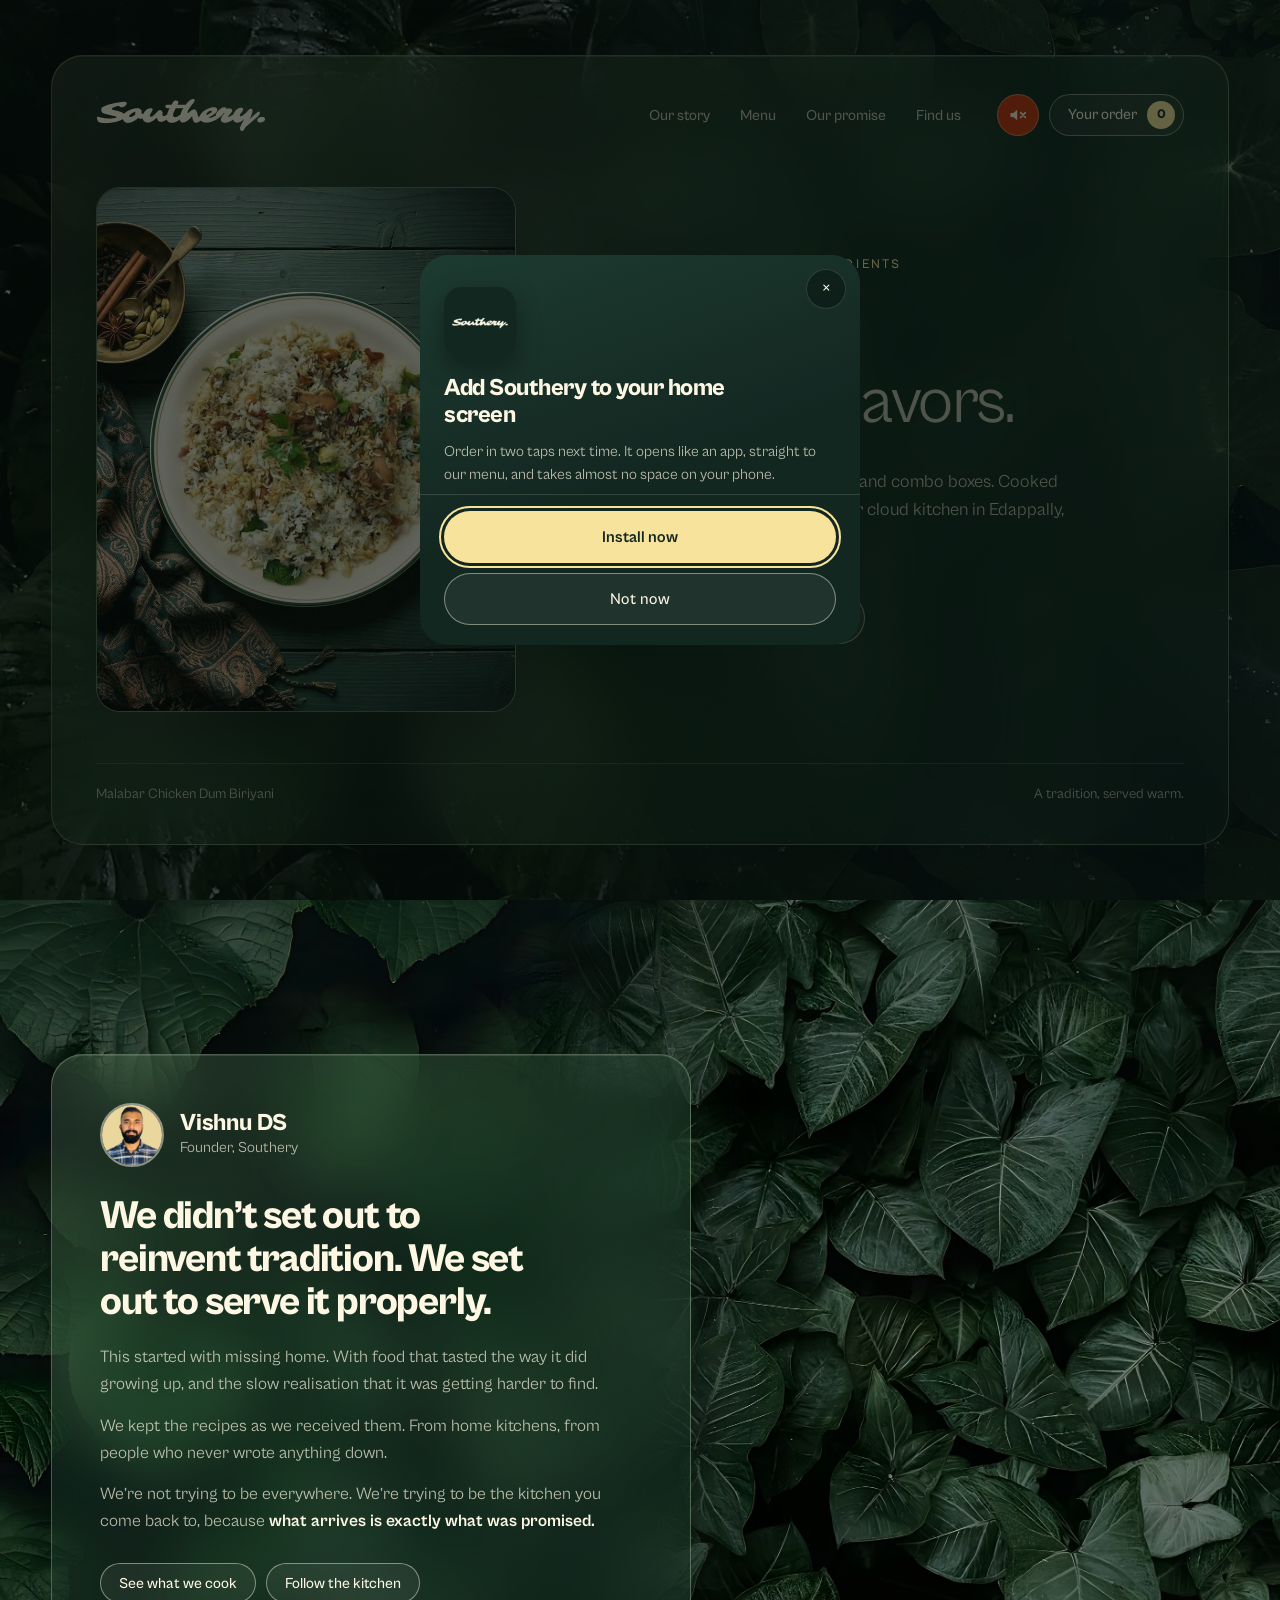
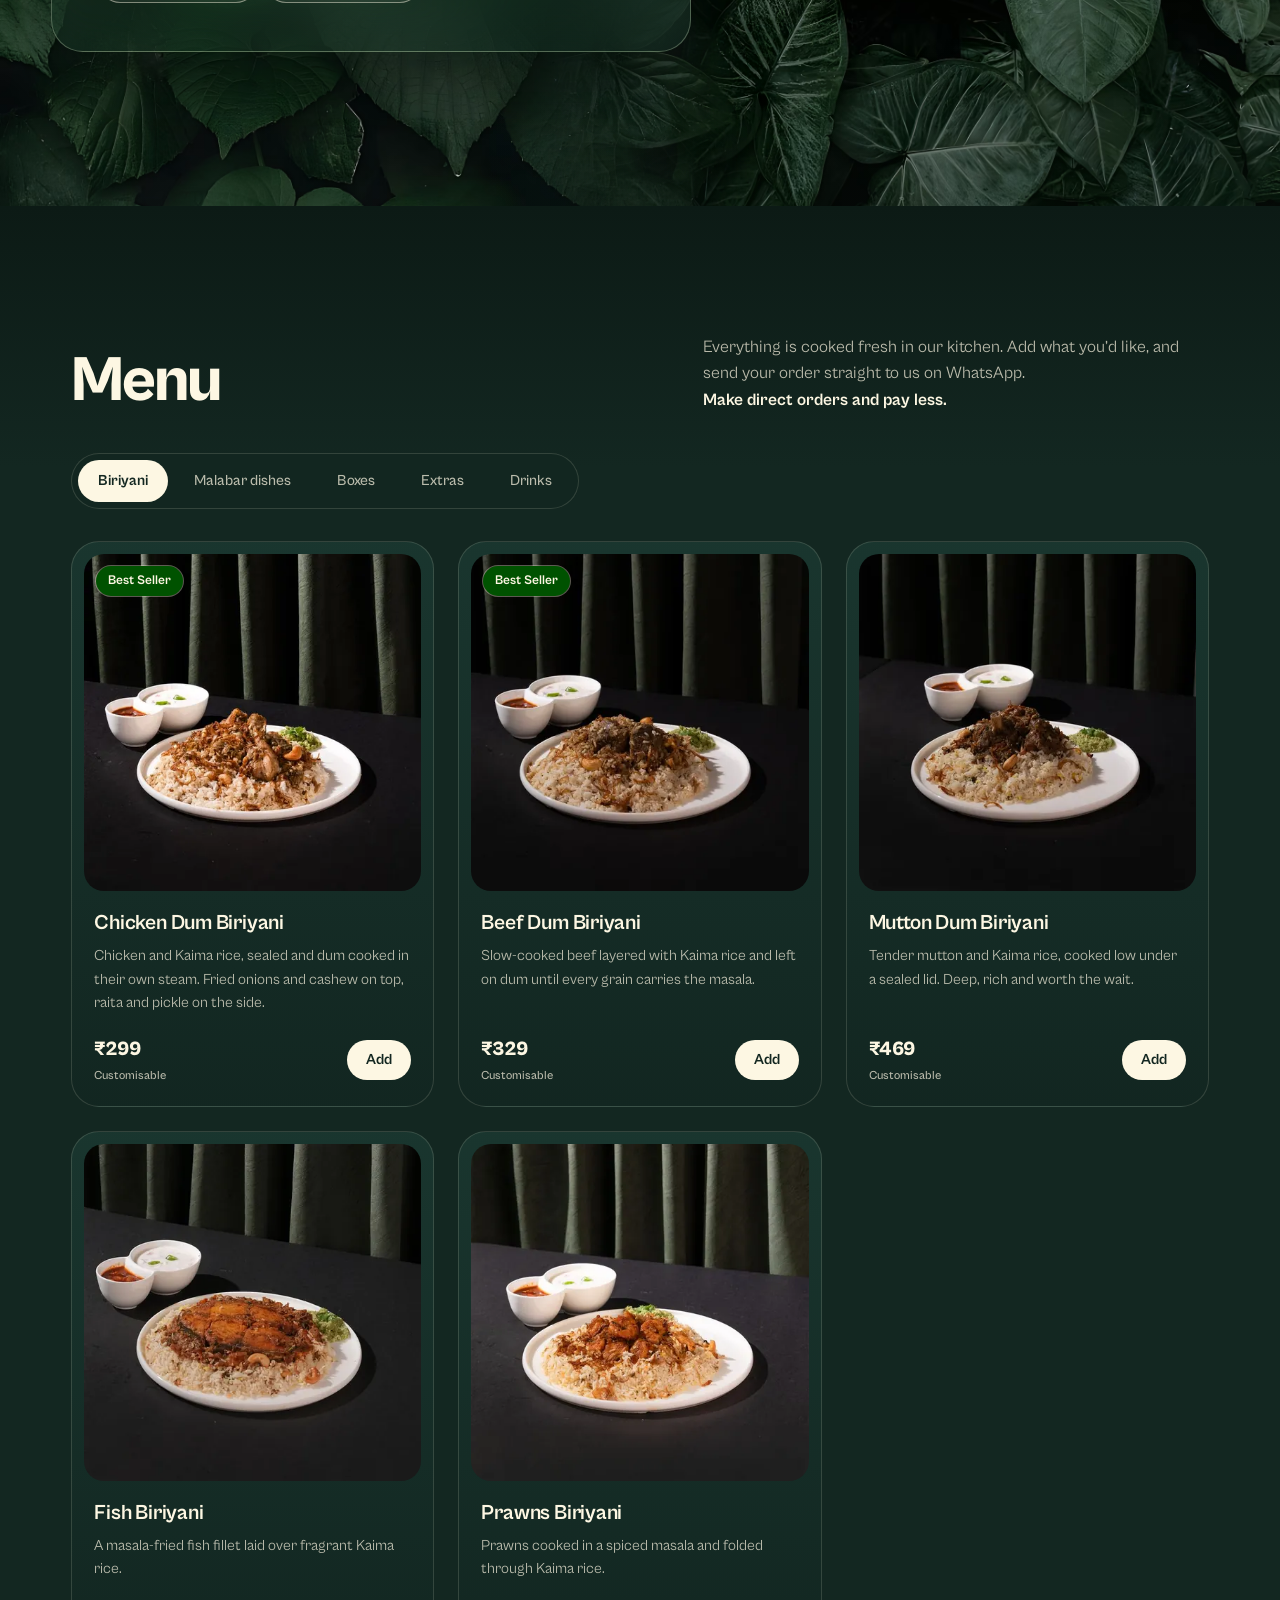
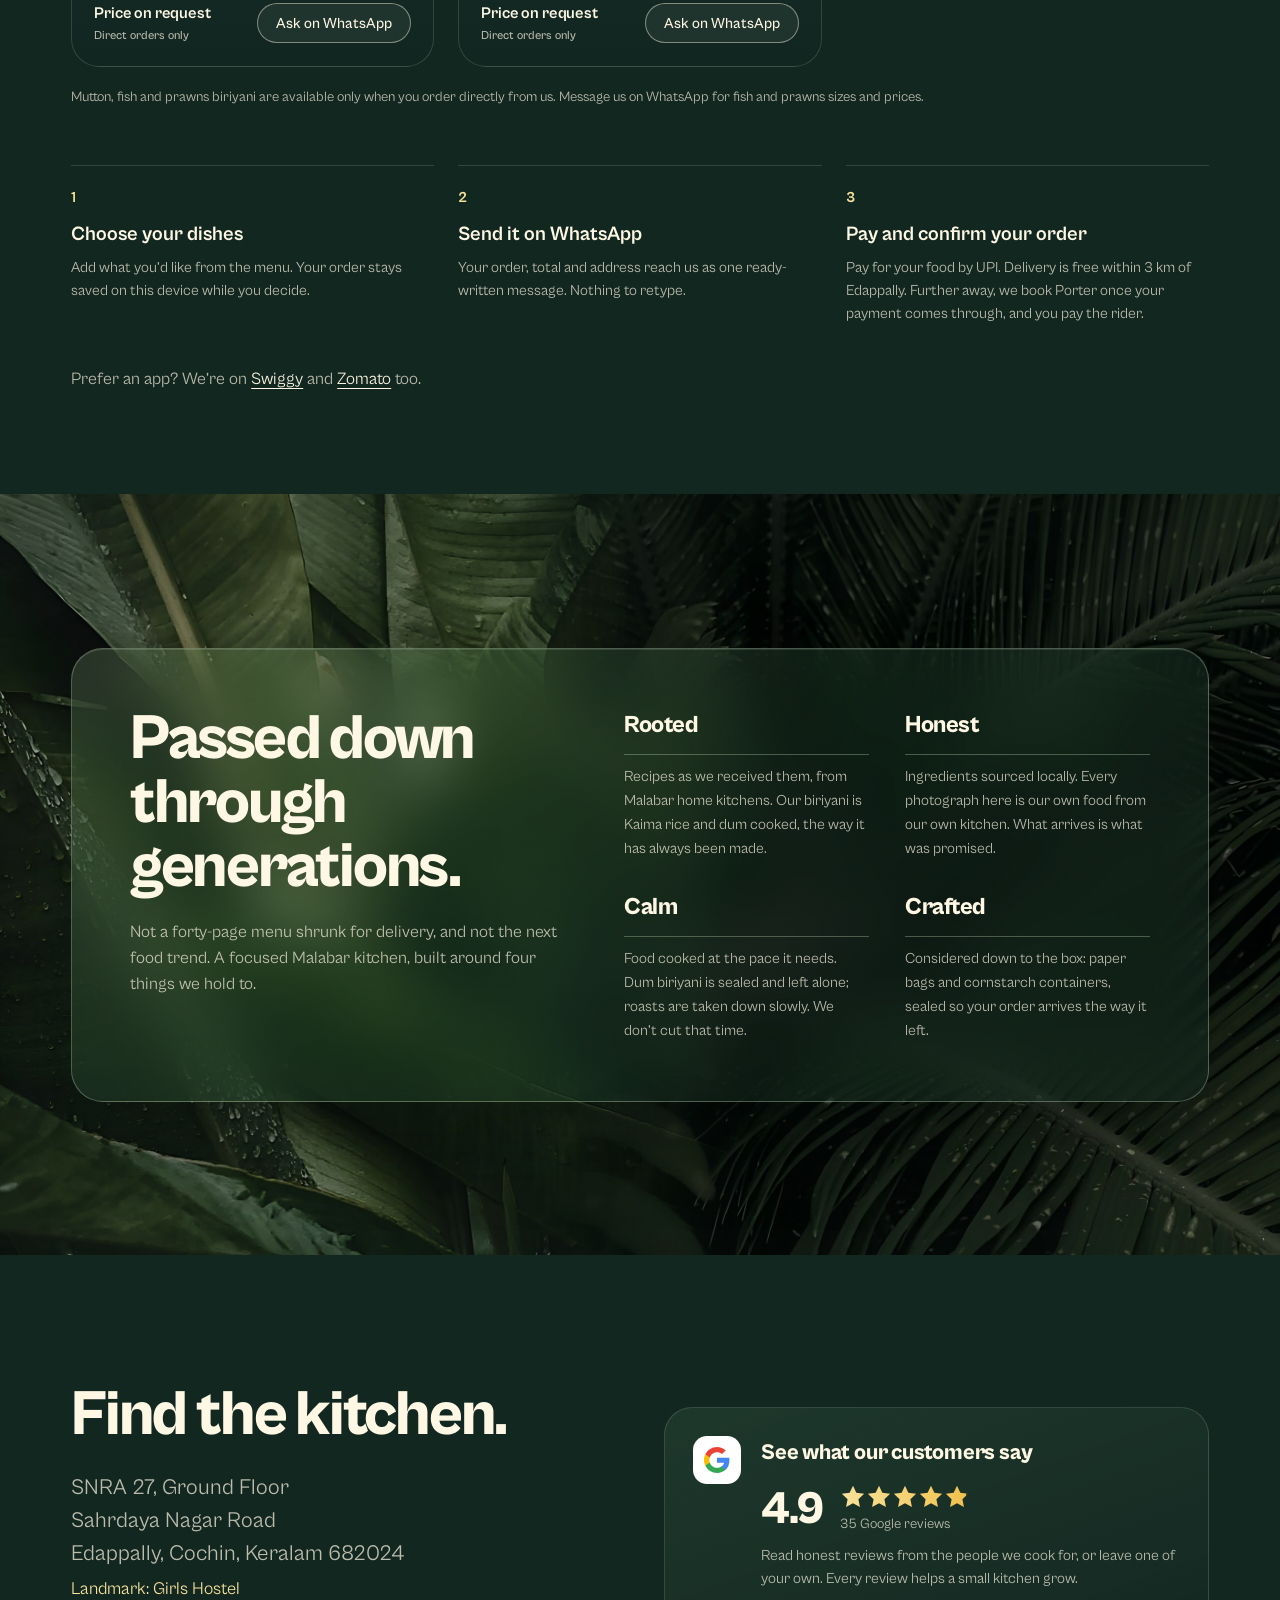
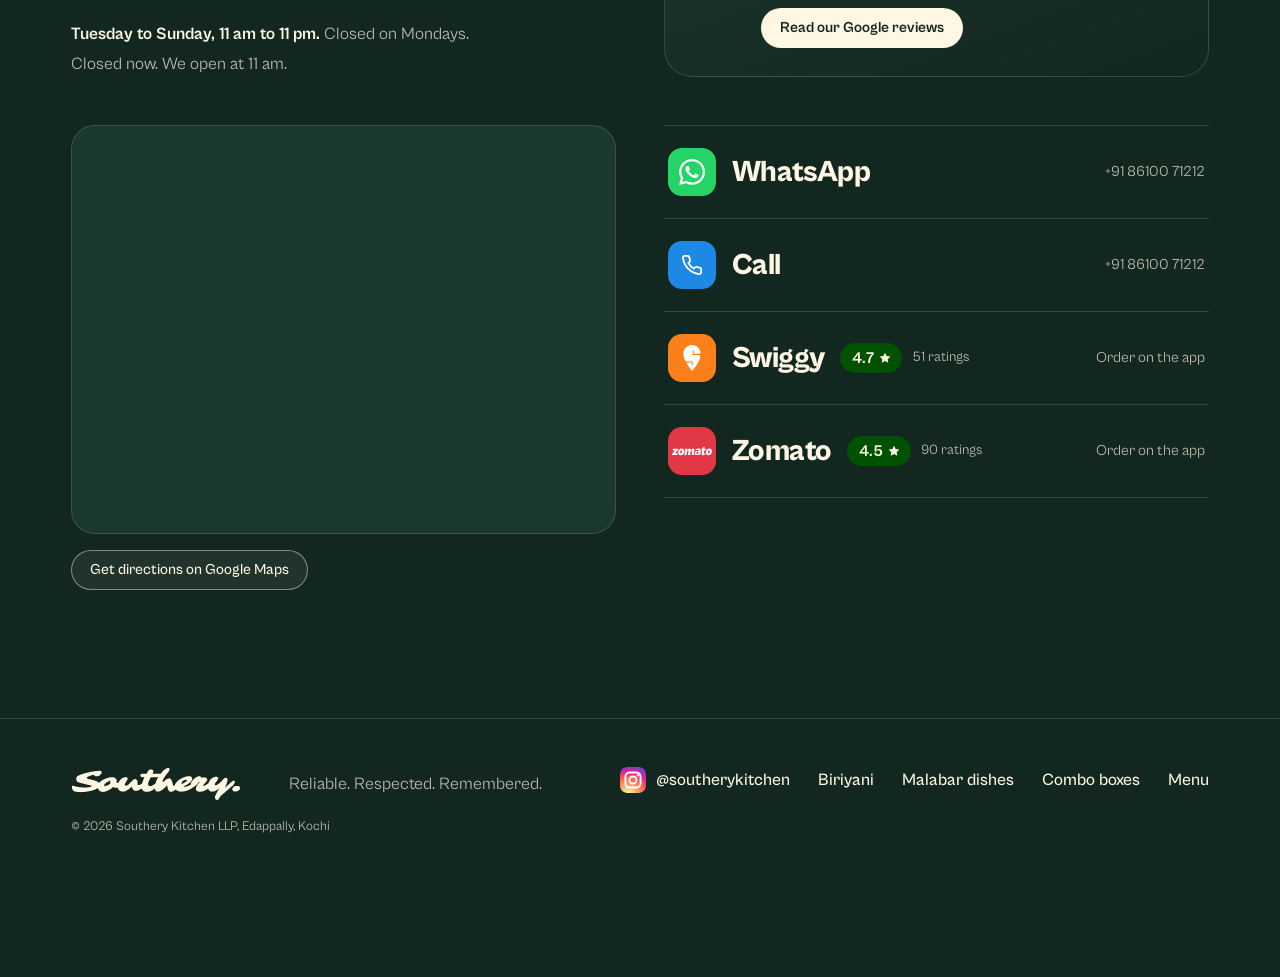
==== commit a21ba458: "Search wording: Southery as a Malabar cloud kitchen in Edappally, Kochi - Home page title and descri" ====
--- a/index.html
+++ b/index.html
@@ -3,8 +3,8 @@
 <head>
 <meta charset="utf-8">
 <meta name="viewport" content="width=device-width, initial-scale=1, viewport-fit=cover">
-<title>Southery — Malabar biriyani and Kerala food, Edappally, Kochi</title>
-<meta name="description" content="Malabar dum biriyanis, roasts, stews and combo boxes, cooked in our Edappally kitchen and delivered across Kochi. Order directly on WhatsApp.">
+<title>Southery — Malabar cloud kitchen in Edappally, Kochi</title>
+<meta name="description" content="Southery is a Malabar cloud kitchen in Edappally, Kochi. Dum biriyanis, roasts, stews and combo boxes, delivered across Kochi. Order directly on WhatsApp.">
 <meta name="theme-color" content="#132721">
 <script>try{if(!matchMedia('(prefers-reduced-motion: reduce)').matches&&!/^#menu-/.test(location.hash))document.documentElement.className+=' greet'}catch(e){}</script>
 <link rel="icon" href="/favicon.svg" type="image/svg+xml">
@@ -34,7 +34,7 @@
 <link rel="preload" href="/assets/nature/hero-m.avif" as="image" type="image/avif" media="(max-width: 1024px)">
 <link rel="stylesheet" href="/styles.css">
 <script type="application/ld+json">
-{"@context":"https://schema.org","@type":"Restaurant","name":"Southery","url":"https://southery.cloud/","description":"A delivery-first kitchen rooted in the culinary traditions of Malabar, Kerala.","areaServed":{"@type":"City","name":"Kochi"},"servesCuisine":["Malabar","Kerala","Biryani"],"telephone":"+91-8610071212","image":"https://southery.cloud/assets/photos/og-southery.jpg","address":{"@type":"PostalAddress","streetAddress":"SNRA 27, Ground Floor, Sahrdaya Nagar Road (Landmark: Girls Hostel)","addressLocality":"Edappally, Kochi","postalCode":"682024","addressRegion":"Kerala","addressCountry":"IN"},"founder":{"@type":"Person","name":"Vishnu DS"},"legalName":"Southery Kitchen LLP","sameAs":["https://www.instagram.com/southerykitchen/","https://www.swiggy.com/menu/1359864","https://www.zomato.com/kochi/southery-edappally"],"geo":{"@type":"GeoCoordinates","latitude":10.0235231,"longitude":76.3064128},"hasMap":"https://maps.app.goo.gl/EXFihS84APFUDjeo8","hasMenu":{"@id":"https://southery.cloud/#southery-menu"},"priceRange":"₹₹","currenciesAccepted":"INR","paymentAccepted":"UPI","acceptsReservations":false,"openingHoursSpecification":[{"@type":"OpeningHoursSpecification","dayOfWeek":["Tuesday","Wednesday","Thursday","Friday","Saturday","Sunday"],"opens":"11:00","closes":"23:00"}]}
+{"@context":"https://schema.org","@type":"Restaurant","name":"Southery","alternateName":["Southery Kitchen","Southery Cloud Kitchen"],"url":"https://southery.cloud/","description":"A Malabar cloud kitchen in Edappally, Kochi, rooted in the culinary traditions of Malabar, Kerala.","areaServed":{"@type":"City","name":"Kochi"},"servesCuisine":["Malabar","Kerala","Biryani"],"telephone":"+91-8610071212","image":"https://southery.cloud/assets/photos/og-southery.jpg","address":{"@type":"PostalAddress","streetAddress":"SNRA 27, Ground Floor, Sahrdaya Nagar Road (Landmark: Girls Hostel)","addressLocality":"Edappally, Kochi","postalCode":"682024","addressRegion":"Kerala","addressCountry":"IN"},"founder":{"@type":"Person","name":"Vishnu DS"},"legalName":"Southery Kitchen LLP","sameAs":["https://www.instagram.com/southerykitchen/","https://www.swiggy.com/menu/1359864","https://www.zomato.com/kochi/southery-edappally"],"geo":{"@type":"GeoCoordinates","latitude":10.0235231,"longitude":76.3064128},"hasMap":"https://maps.app.goo.gl/EXFihS84APFUDjeo8","hasMenu":{"@id":"https://southery.cloud/#southery-menu"},"priceRange":"₹₹","currenciesAccepted":"INR","paymentAccepted":"UPI","acceptsReservations":false,"openingHoursSpecification":[{"@type":"OpeningHoursSpecification","dayOfWeek":["Tuesday","Wednesday","Thursday","Friday","Saturday","Sunday"],"opens":"11:00","closes":"23:00"}]}
 </script>
 <!-- FAQPage JSON-LD, hidden with the FAQ section:
 <script type="application/ld+json">{"@context":"https://schema.org","@type":"FAQPage","mainEntity":[{"@type":"Question","name":"When are you open?","acceptedAnswer":{"@type":"Answer","text":"Tuesday to Sunday, 11 am to 11 pm. We’re closed on Mondays."}},{"@type":"Question","name":"Where do you deliver?","acceptedAnswer":{"@type":"Answer","text":"Delivery is free within 3 km of our Edappally kitchen. Further away, we send it with Porter once your payment comes through, and you pay the rider."}},{"@type":"Question","name":"How do I pay?","acceptedAnswer":{"@type":"Answer","text":"By UPI, after you send your order on WhatsApp. We start cooking once the payment comes through."}},{"@type":"Question","name":"Can I order mutton, fish or prawns biriyani?","acceptedAnswer":{"@type":"Answer","text":"Yes, on direct orders only. Mutton biriyani is on the menu; for fish and prawns, message us on WhatsApp for sizes and prices."}}]}</script>
@@ -85,7 +85,7 @@
       <div class="hero__copy">
         <p class="hero__eyebrow">Locally sourced ingredients</p>
         <h1 class="hero__title"><span>Authentic</span> <b>Malabar</b> <span>Flavors.</span></h1>
-        <p class="hero__lede"><strong class="hero__strong">Malabar</strong> dum biriyanis, roasts, stews and combo boxes. Cooked the way they were taught to us, in our kitchen in Edappally, and delivered across Kochi.</p>
+        <p class="hero__lede"><strong class="hero__strong">Malabar</strong> dum biriyanis, roasts, stews and combo boxes. Cooked the way they were taught to us, in our cloud kitchen in Edappally, and delivered across Kochi.</p>
         <div class="hero__actions">
           <a class="btn btn--gold" href="#menu">Order Now</a>
           <a class="btn btn--ghost" href="#story" aria-label="Read more about our story">Read more</a>
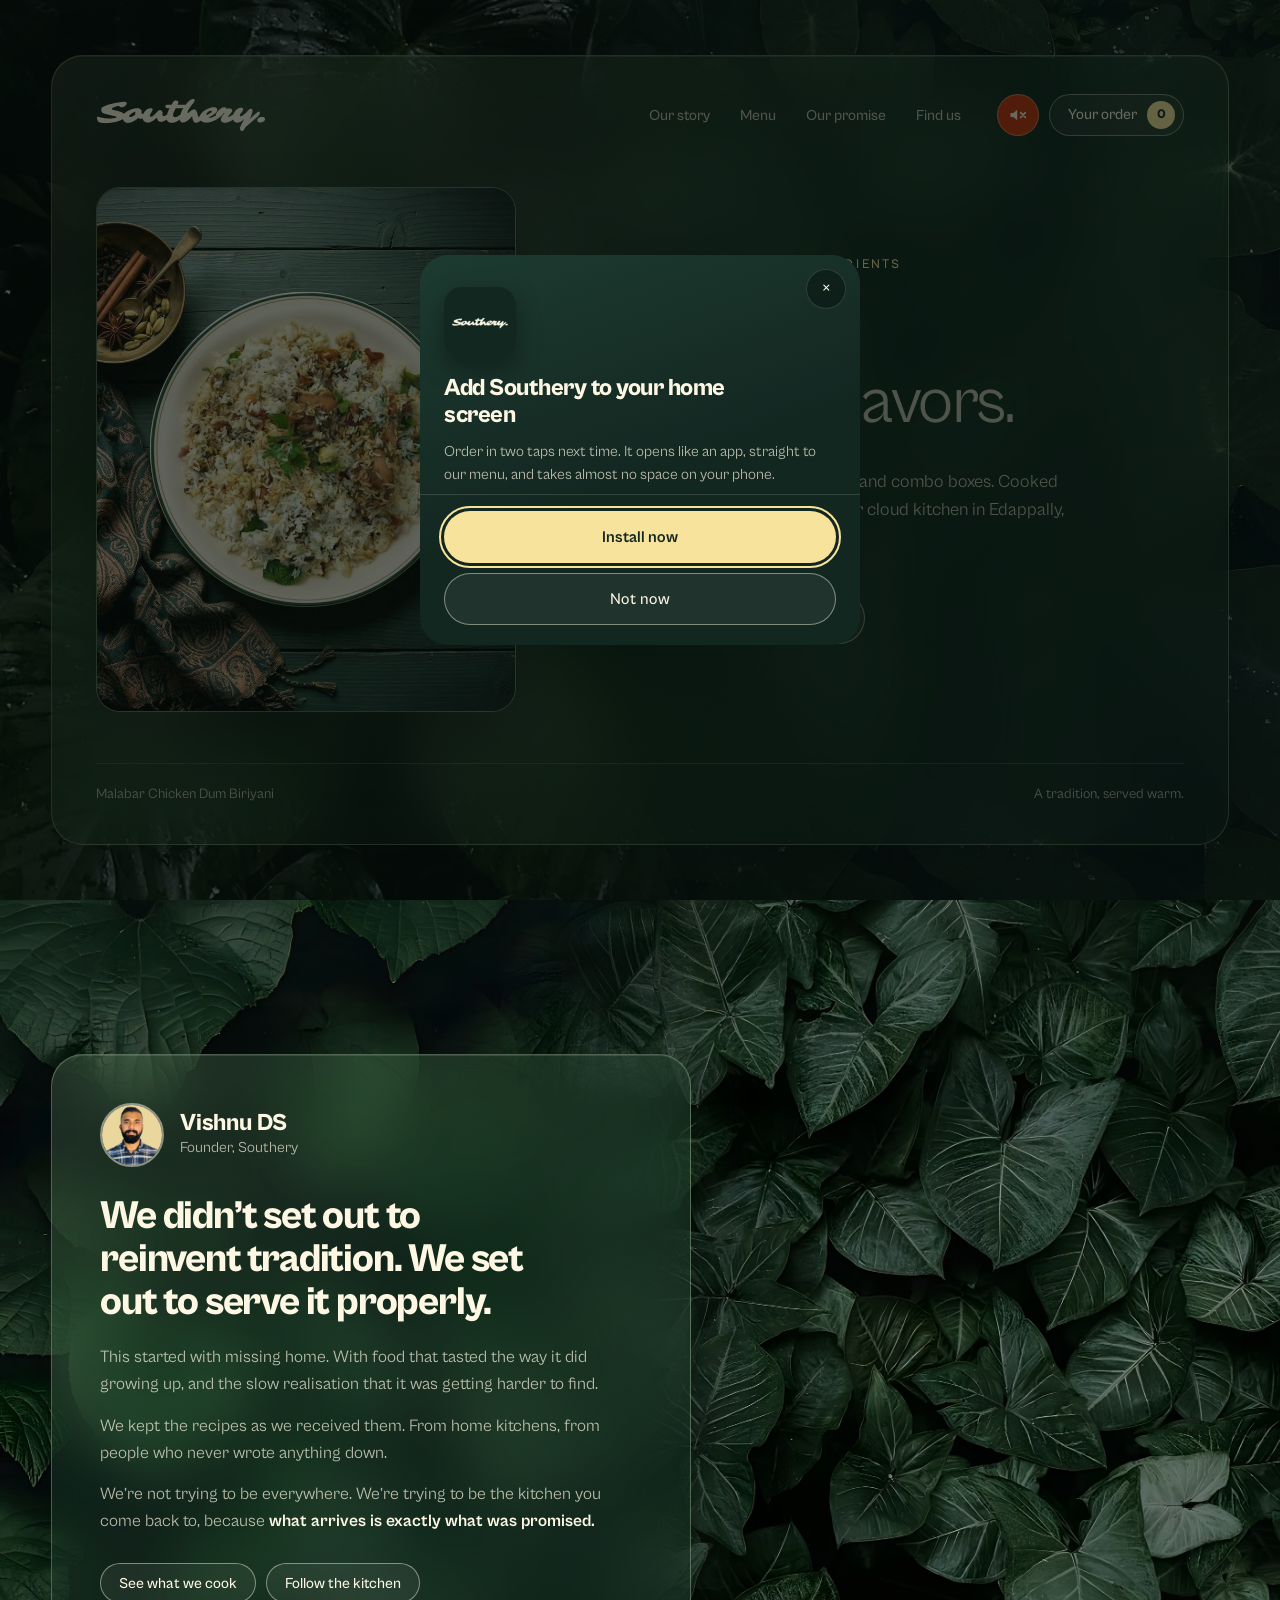
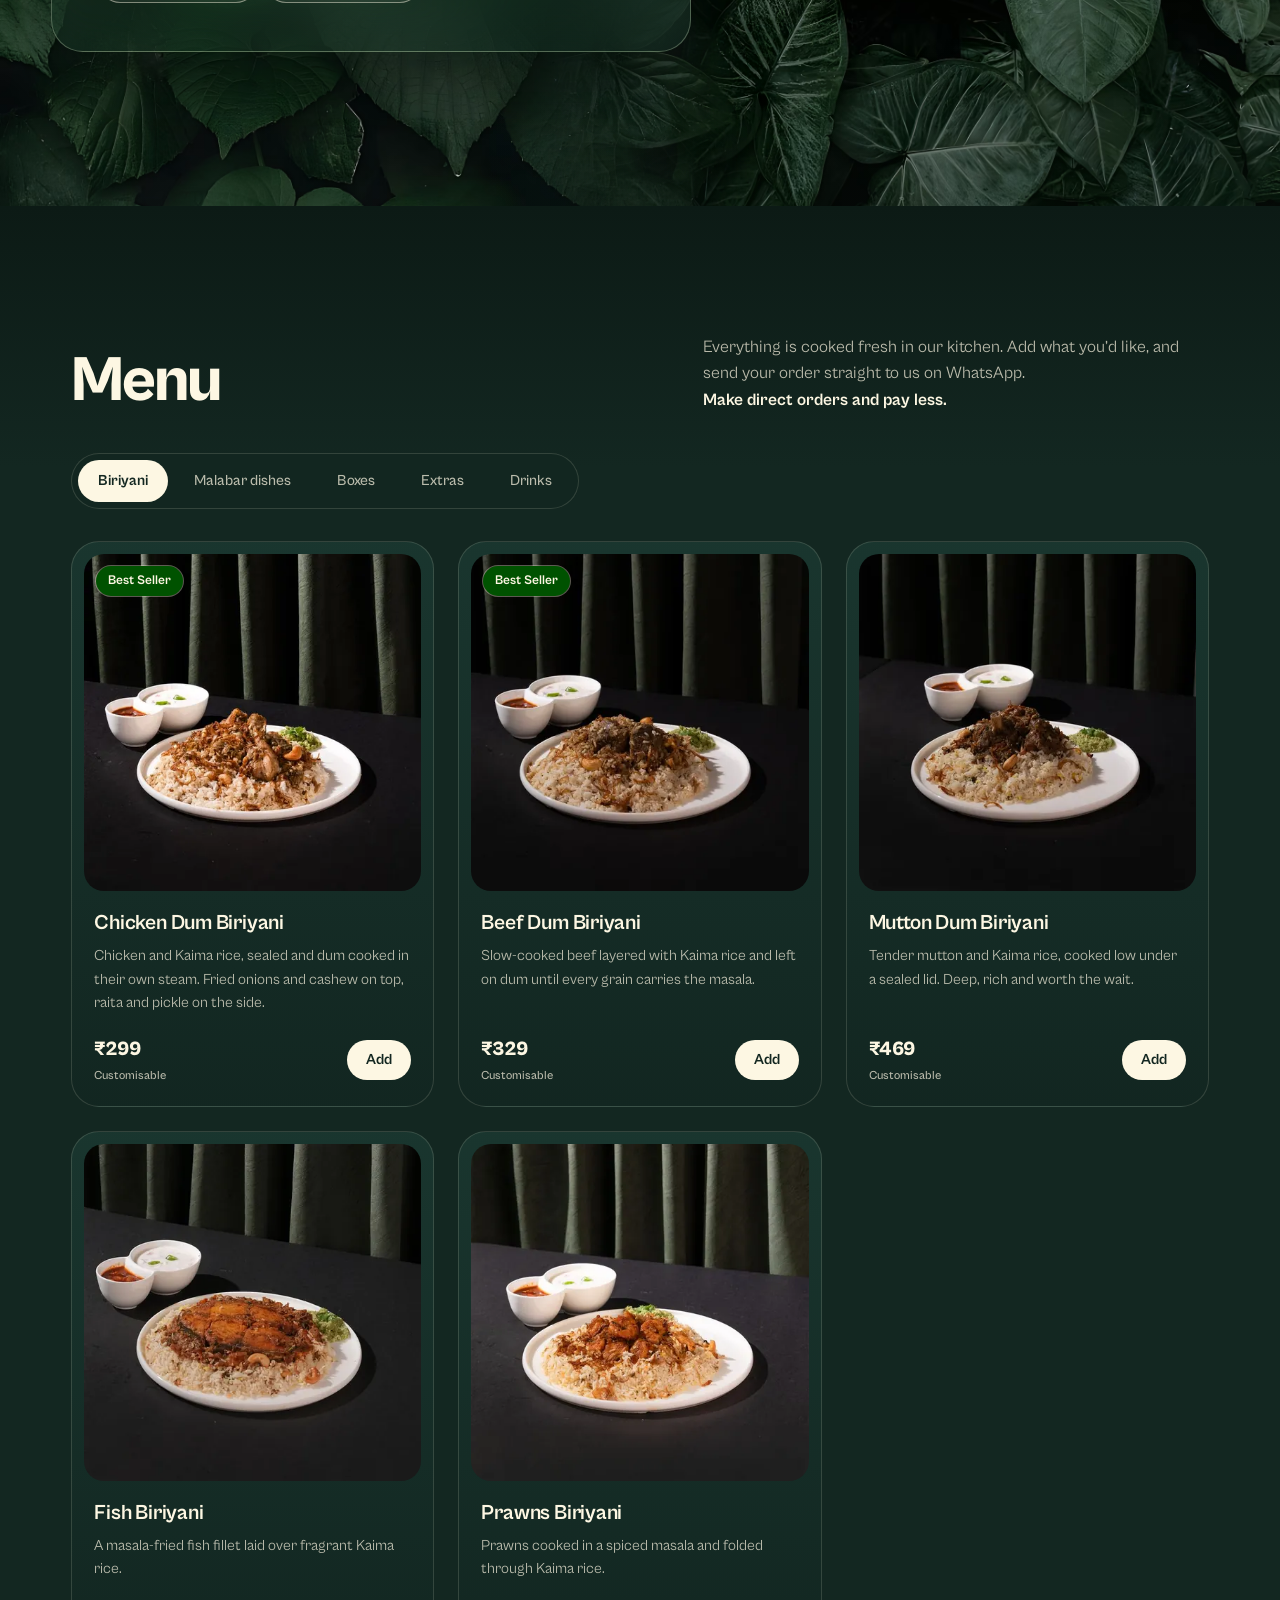
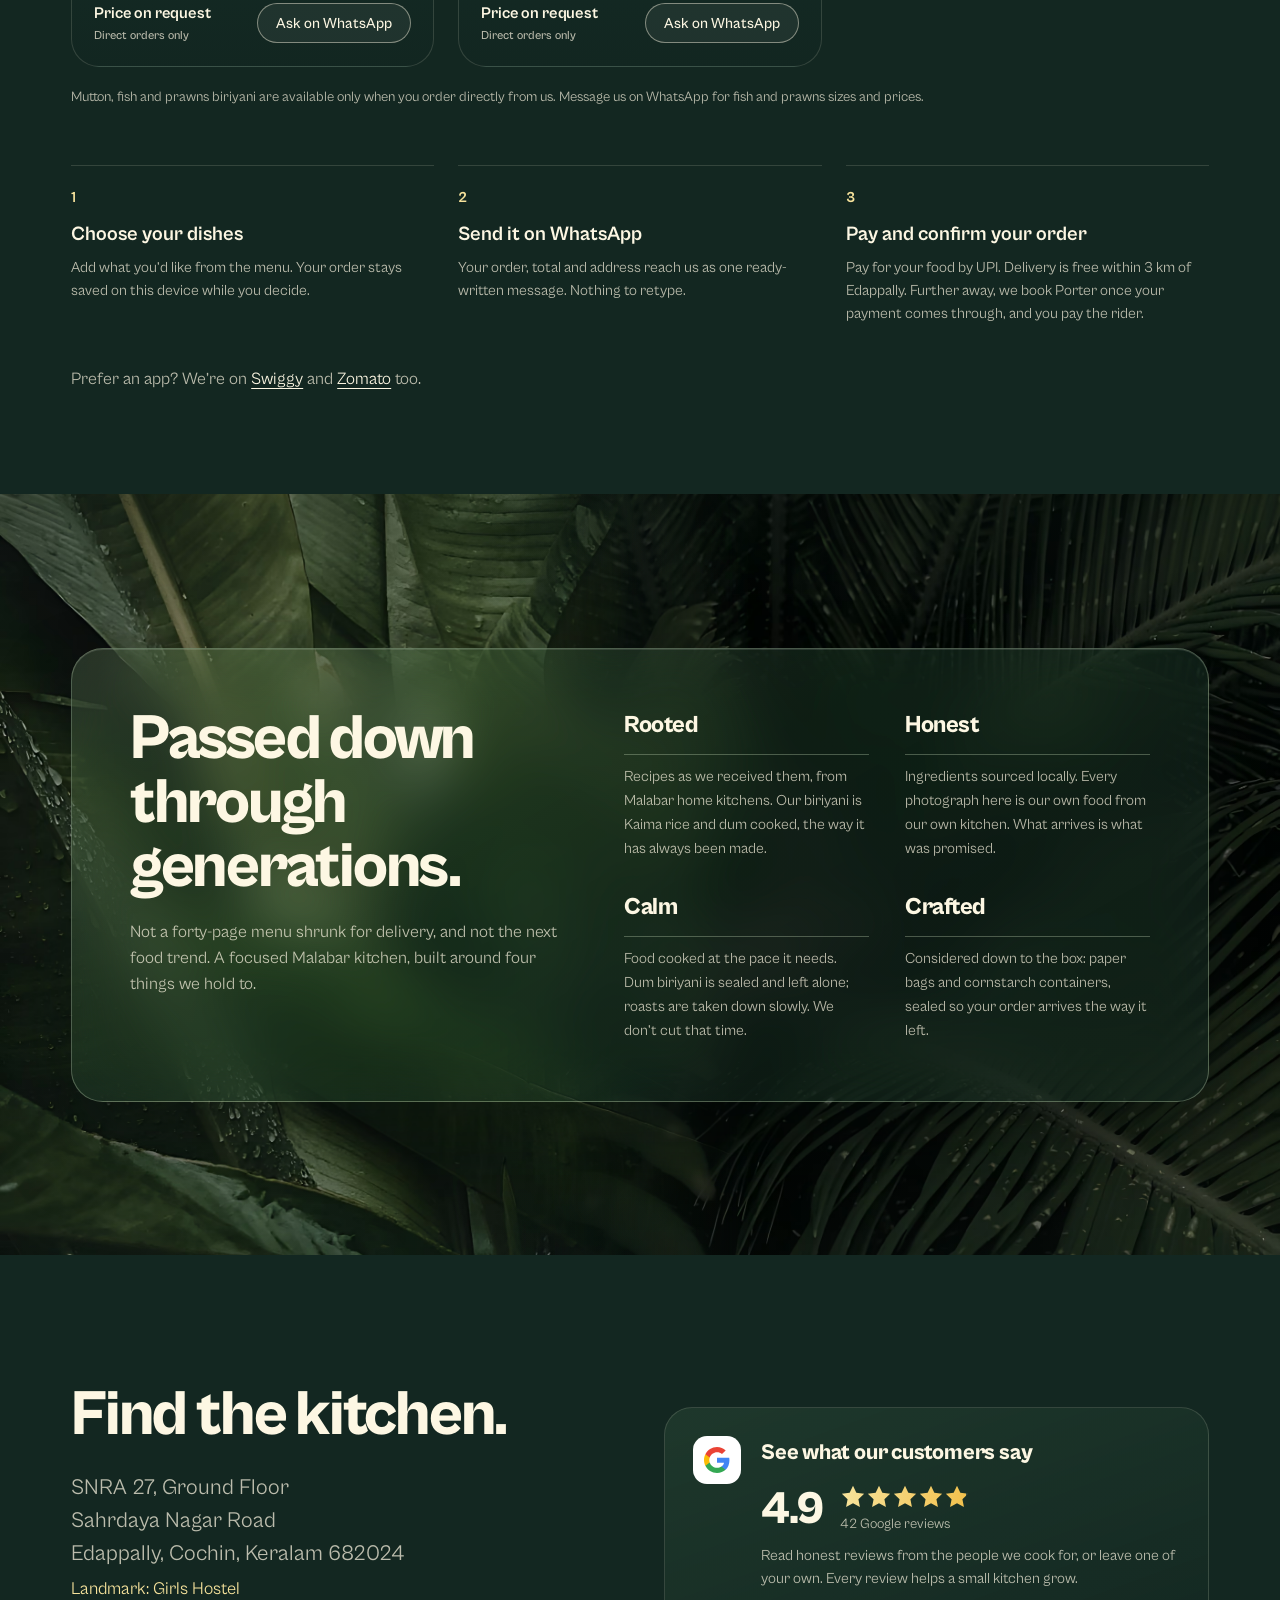
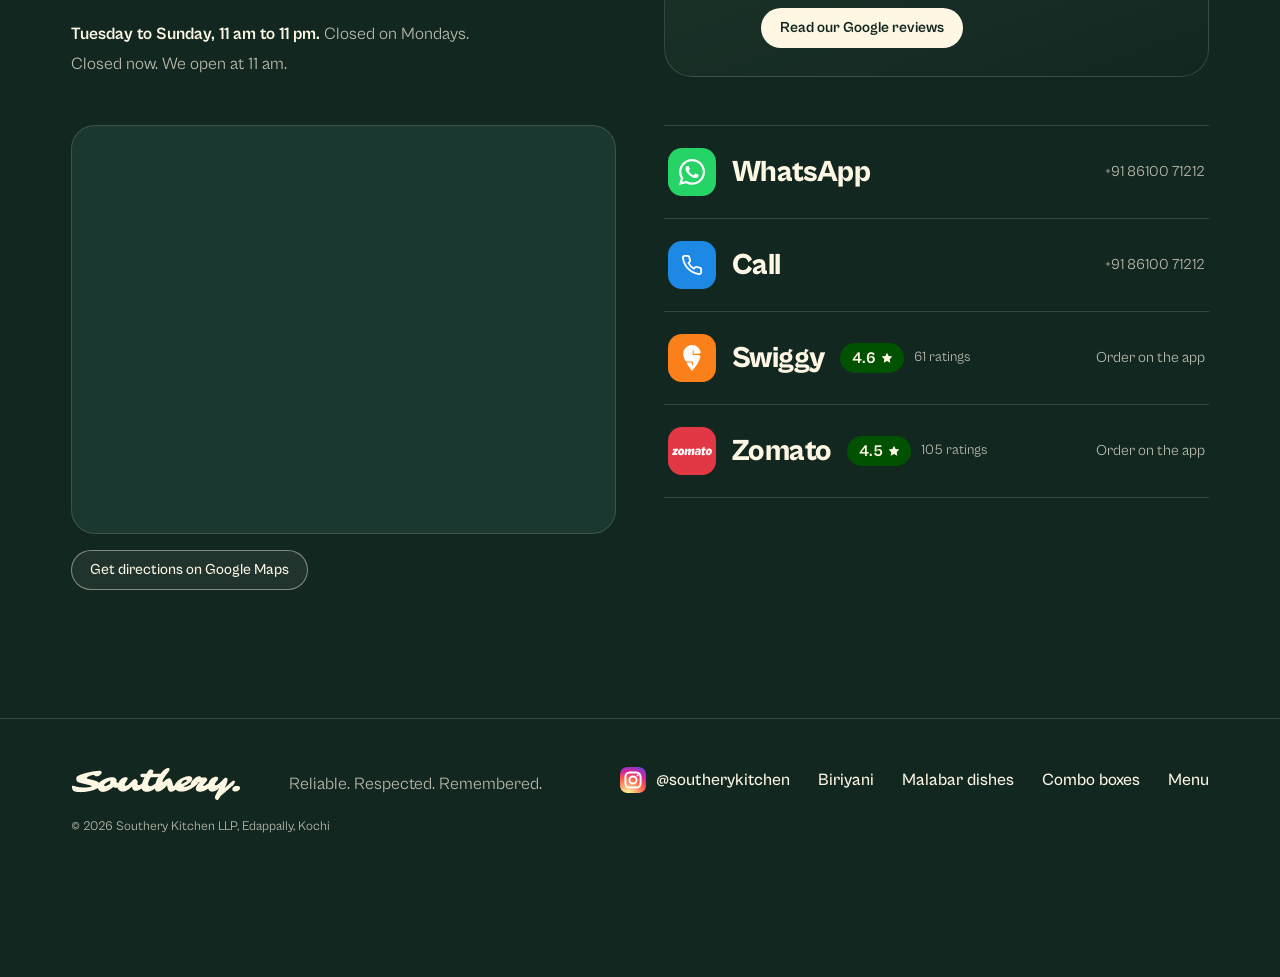
==== commit 983a4855: "Ratings as of 25 Nov 2026; Swiggy restaurant link - Google 4.9 from 42 reviews, Swiggy 4.6 from 61 r" ====
--- a/index.html
+++ b/index.html
@@ -34,7 +34,7 @@
 <link rel="preload" href="/assets/nature/hero-m.avif" as="image" type="image/avif" media="(max-width: 1024px)">
 <link rel="stylesheet" href="/styles.css">
 <script type="application/ld+json">
-{"@context":"https://schema.org","@type":"Restaurant","name":"Southery","alternateName":["Southery Kitchen","Southery Cloud Kitchen"],"url":"https://southery.cloud/","description":"A Malabar cloud kitchen in Edappally, Kochi, rooted in the culinary traditions of Malabar, Kerala.","areaServed":{"@type":"City","name":"Kochi"},"servesCuisine":["Malabar","Kerala","Biryani"],"telephone":"+91-8610071212","image":"https://southery.cloud/assets/photos/og-southery.jpg","address":{"@type":"PostalAddress","streetAddress":"SNRA 27, Ground Floor, Sahrdaya Nagar Road (Landmark: Girls Hostel)","addressLocality":"Edappally, Kochi","postalCode":"682024","addressRegion":"Kerala","addressCountry":"IN"},"founder":{"@type":"Person","name":"Vishnu DS"},"legalName":"Southery Kitchen LLP","sameAs":["https://www.instagram.com/southerykitchen/","https://www.swiggy.com/menu/1359864","https://www.zomato.com/kochi/southery-edappally"],"geo":{"@type":"GeoCoordinates","latitude":10.0235231,"longitude":76.3064128},"hasMap":"https://maps.app.goo.gl/EXFihS84APFUDjeo8","hasMenu":{"@id":"https://southery.cloud/#southery-menu"},"priceRange":"₹₹","currenciesAccepted":"INR","paymentAccepted":"UPI","acceptsReservations":false,"openingHoursSpecification":[{"@type":"OpeningHoursSpecification","dayOfWeek":["Tuesday","Wednesday","Thursday","Friday","Saturday","Sunday"],"opens":"11:00","closes":"23:00"}]}
+{"@context":"https://schema.org","@type":"Restaurant","name":"Southery","alternateName":["Southery Kitchen","Southery Cloud Kitchen"],"url":"https://southery.cloud/","description":"A Malabar cloud kitchen in Edappally, Kochi, rooted in the culinary traditions of Malabar, Kerala.","areaServed":{"@type":"City","name":"Kochi"},"servesCuisine":["Malabar","Kerala","Biryani"],"telephone":"+91-8610071212","image":"https://southery.cloud/assets/photos/og-southery.jpg","address":{"@type":"PostalAddress","streetAddress":"SNRA 27, Ground Floor, Sahrdaya Nagar Road (Landmark: Girls Hostel)","addressLocality":"Edappally, Kochi","postalCode":"682024","addressRegion":"Kerala","addressCountry":"IN"},"founder":{"@type":"Person","name":"Vishnu DS"},"legalName":"Southery Kitchen LLP","sameAs":["https://www.instagram.com/southerykitchen/","https://www.swiggy.com/city/kochi/southery-edapally-rest1359864","https://www.zomato.com/kochi/southery-edappally"],"geo":{"@type":"GeoCoordinates","latitude":10.0235231,"longitude":76.3064128},"hasMap":"https://maps.app.goo.gl/EXFihS84APFUDjeo8","hasMenu":{"@id":"https://southery.cloud/#southery-menu"},"priceRange":"₹₹","currenciesAccepted":"INR","paymentAccepted":"UPI","acceptsReservations":false,"openingHoursSpecification":[{"@type":"OpeningHoursSpecification","dayOfWeek":["Tuesday","Wednesday","Thursday","Friday","Saturday","Sunday"],"opens":"11:00","closes":"23:00"}]}
 </script>
 <!-- FAQPage JSON-LD, hidden with the FAQ section:
 <script type="application/ld+json">{"@context":"https://schema.org","@type":"FAQPage","mainEntity":[{"@type":"Question","name":"When are you open?","acceptedAnswer":{"@type":"Answer","text":"Tuesday to Sunday, 11 am to 11 pm. We’re closed on Mondays."}},{"@type":"Question","name":"Where do you deliver?","acceptedAnswer":{"@type":"Answer","text":"Delivery is free within 3 km of our Edappally kitchen. Further away, we send it with Porter once your payment comes through, and you pay the rider."}},{"@type":"Question","name":"How do I pay?","acceptedAnswer":{"@type":"Answer","text":"By UPI, after you send your order on WhatsApp. We start cooking once the payment comes through."}},{"@type":"Question","name":"Can I order mutton, fish or prawns biriyani?","acceptedAnswer":{"@type":"Answer","text":"Yes, on direct orders only. Mutton biriyani is on the menu; for fish and prawns, message us on WhatsApp for sizes and prices."}}]}</script>
@@ -141,7 +141,7 @@
         <li><b>3</b><h3>Pay and confirm your order</h3><p>Pay for your food by UPI. Delivery is free within 3 km of Edappally. Further away, we book Porter once your payment comes through, and you pay the rider.</p></li>
       </ol>
 
-      <p class="store__alt">Prefer an app? We’re on <a href="https://www.swiggy.com/menu/1359864?source=sharing" target="_blank" rel="noopener">Swiggy</a> and <a href="https://www.zomato.com/kochi/southery-edappally/order" target="_blank" rel="noopener">Zomato</a> too.</p>
+      <p class="store__alt">Prefer an app? We’re on <a href="https://www.swiggy.com/city/kochi/southery-edapally-rest1359864" target="_blank" rel="noopener">Swiggy</a> and <a href="https://www.zomato.com/kochi/southery-edappally/order" target="_blank" rel="noopener">Zomato</a> too.</p>
     </div>
   </section>
 
@@ -194,9 +194,9 @@
         <span class="app-icon app-icon--google"><svg viewBox="0 0 24 24" aria-hidden="true" focusable="false"><path fill="#4285F4" d="M23.49 12.27c0-.79-.07-1.54-.19-2.27H12v4.51h6.47c-.29 1.48-1.14 2.73-2.4 3.58v3h3.86c2.26-2.09 3.56-5.17 3.56-8.82z"/><path fill="#34A853" d="M12 24c3.24 0 5.95-1.08 7.93-2.91l-3.86-3c-1.08.72-2.45 1.16-4.07 1.16-3.13 0-5.78-2.11-6.73-4.96H1.29v3.09C3.26 21.3 7.31 24 12 24z"/><path fill="#FBBC05" d="M5.27 14.29c-.25-.72-.38-1.49-.38-2.29s.14-1.57.38-2.29V6.62H1.29C.47 8.24 0 10.06 0 12s.47 3.76 1.29 5.38l3.98-3.09z"/><path fill="#EA4335" d="M12 4.75c1.77 0 3.35.61 4.6 1.8l3.42-3.42C17.95 1.19 15.24 0 12 0 7.31 0 3.26 2.7 1.29 6.62l3.98 3.09c.95-2.85 3.6-4.96 6.73-4.96z"/></svg></span>
         <div>
           <h3 id="reviews-title">See what our customers say</h3>
-          <div class="rating" data-rating role="img" aria-label="Rated 4.9 out of 5 from 35 Google reviews">
+          <div class="rating" data-rating role="img" aria-label="Rated 4.9 out of 5 from 42 Google reviews">
             <span class="rating__score">4.9</span>
-            <span class="rating__meta"><span class="rating__stars" aria-hidden="true"></span><span class="rating__count">35 Google reviews</span></span>
+            <span class="rating__meta"><span class="rating__stars" aria-hidden="true"></span><span class="rating__count">42 Google reviews</span></span>
           </div>
           <p>Read honest reviews from the people we cook for, or leave one of your own. Every review helps a small kitchen grow.</p>
           <div class="visit__review-actions">
@@ -216,8 +216,8 @@
       <div class="visit__ways">
         <a href="https://wa.me/918610071212" target="_blank" rel="noopener"><span class="app-icon app-icon--whatsapp"><svg viewBox="0 0 24 24" aria-hidden="true" focusable="false"><path fill="currentColor" d="M17.472 14.382c-.297-.149-1.758-.867-2.03-.967-.273-.099-.471-.148-.67.15-.197.297-.767.966-.94 1.164-.173.199-.347.223-.644.075-.297-.15-1.255-.463-2.39-1.475-.883-.788-1.48-1.761-1.653-2.059-.173-.297-.018-.458.13-.606.134-.133.298-.347.446-.52.149-.174.198-.298.298-.497.099-.198.05-.371-.025-.52-.075-.149-.669-1.612-.916-2.207-.242-.579-.487-.5-.669-.51-.173-.008-.371-.01-.57-.01-.198 0-.52.074-.792.372-.272.297-1.04 1.016-1.04 2.479 0 1.462 1.065 2.875 1.213 3.074.149.198 2.096 3.2 5.077 4.487.709.306 1.262.489 1.694.625.712.227 1.36.195 1.871.118.571-.085 1.758-.719 2.006-1.413.248-.694.248-1.289.173-1.413-.074-.124-.272-.198-.57-.347m-5.421 7.403h-.004a9.87 9.87 0 01-5.031-1.378l-.361-.214-3.741.982.998-3.648-.235-.374a9.86 9.86 0 01-1.51-5.26c.001-5.45 4.436-9.884 9.888-9.884 2.64 0 5.122 1.03 6.988 2.898a9.825 9.825 0 012.893 6.994c-.003 5.45-4.437 9.884-9.885 9.884m8.413-18.297A11.815 11.815 0 0012.05 0C5.495 0 .16 5.335.157 11.892c0 2.096.547 4.142 1.588 5.945L.057 24l6.305-1.654a11.882 11.882 0 005.683 1.448h.005c6.554 0 11.89-5.335 11.893-11.893a11.821 11.821 0 00-3.48-8.413Z"/></svg></span><span class="visit__name">WhatsApp</span><small>+91 86100 71212</small></a>
         <a href="tel:+918610071212"><span class="app-icon app-icon--call"><svg viewBox="0 0 24 24" aria-hidden="true" focusable="false"><path fill="none" stroke="currentColor" stroke-width="2" stroke-linecap="round" stroke-linejoin="round" d="M22 16.92v3a2 2 0 0 1-2.18 2 19.79 19.79 0 0 1-8.63-3.07 19.5 19.5 0 0 1-6-6A19.79 19.79 0 0 1 2.12 4.18 2 2 0 0 1 4.11 2h3a2 2 0 0 1 2 1.72c.13.96.36 1.9.7 2.81a2 2 0 0 1-.45 2.11L8.09 9.91a16 16 0 0 0 6 6l1.27-1.27a2 2 0 0 1 2.11-.45c.91.34 1.85.57 2.81.7A2 2 0 0 1 22 16.92z"/></svg></span><span class="visit__name">Call</span><small>+91 86100 71212</small></a>
-        <a href="https://www.swiggy.com/menu/1359864?source=sharing" target="_blank" rel="noopener"><span class="app-icon app-icon--swiggy"><svg viewBox="0 0 24 24" aria-hidden="true" focusable="false"><path fill="currentColor" d="M12.034 24c-.376-.411-2.075-2.584-3.95-5.513-.547-.916-.901-1.63-.833-1.814.178-.48 3.355-.743 4.333-.308.298.132.29.307.29.409 0 .44-.022 1.619-.022 1.619a.441.441 0 1 0 .883-.002l-.005-2.939c0-.255-.278-.319-.331-.329-.511-.002-1.548-.006-2.661-.006-2.457 0-3.006.101-3.423-.172-.904-.591-2.383-4.577-2.417-6.819C3.849 4.964 5.723 2.225 8.362.868A8.13 8.13 0 0 1 12.026 0c4.177 0 7.617 3.153 8.075 7.209l.001.011c.084.981-5.321 1.189-6.39.904-.164-.044-.206-.212-.206-.284L13.5 4.996a.442.442 0 0 0-.884.002l.009 3.866a.33.33 0 0 0 .268.32l3.354-.001c1.79 0 2.542.207 3.042.588.333.254.461.739.349 1.37C18.633 16.755 12.273 23.71 12.034 24z"/></svg></span><span class="visit__name">Swiggy</span><span class="rating-chip" aria-label="Rated 4.7 out of 5 from 51 ratings on Swiggy"><span class="rating-chip__score" aria-hidden="true">4.7<svg viewBox="0 0 24 24" focusable="false"><path fill="currentColor" d="M12 2.8l2.8 5.8 6.4.9-4.6 4.5 1.1 6.3L12 17.3l-5.7 3 1.1-6.3-4.6-4.5 6.4-.9z"/></svg></span><span class="rating-chip__count" aria-hidden="true">51 ratings</span></span><small>Order on the app</small></a>
-        <a href="https://www.zomato.com/kochi/southery-edappally/order" target="_blank" rel="noopener"><span class="app-icon app-icon--zomato"><svg viewBox="0 0 24 24" aria-hidden="true" focusable="false"><path fill="currentColor" d="M19.615 9.45l-1.258.473-.167.71-.446.021-.115.978h.408l-.211 1.51c-.131.939.036 1.381.865 1.381.488 0 .91-.175 1.135-.297l.145-.9c-.167.083-.436.19-.618.19-.247 0-.276-.13-.225-.488l.189-1.396h.843c.03-.206.131-.877.16-1h-.865zm-3.779 1.002c-.115.002-.236.01-.361.026a3.592 3.592 0 0 0-1.347.432l.26.789c.269-.15.615-.28.978-.326.538-.066.757.1.79.375.014.109.004.199-.005.289l-.014.056a3.46 3.46 0 0 0-1.097-.036c-.518.063-.943.273-1.204.6a1.324 1.324 0 0 0-.225 1.034c.127.583.553.84 1.199.76.45-.055.812-.27 1.076-.63a2.665 2.665 0 0 1-.03.304 1.74 1.74 0 0 1-.072.29l1.244.001a3.657 3.657 0 0 1-.001-.365c.036-.459.118-1.143.247-2.051a2.397 2.397 0 0 0-.002-.59c-.08-.644-.628-.969-1.436-.958zm6.536.063c-1.194 0-2.107 1.067-2.107 2.342 0 .959.552 1.693 1.628 1.693 1.2 0 2.107-1.067 2.107-2.35 0-.95-.538-1.685-1.628-1.685zm-11.777.041c-.538 0-1.12.465-1.52 1.236.102-.504.08-1.076.051-1.198a8.964 8.964 0 0 1-1.287.122 6.9 6.9 0 0 1-.073 1.243l-.167 1.145c-.066.45-.138.969-.211 1.297h1.353c.007-.199.058-.511.094-.786l.116-.786c.095-.511.502-1.114.815-1.114.182 0 .175.176.124.504l-.131.885c-.066.45-.138.969-.211 1.297h1.367c.008-.199.051-.512.088-.786l.116-.786c.094-.512.502-1.114.814-1.114.182 0 .175.168.146.396l-.327 2.29H13l.438-2.609c.095-.649.044-1.236-.676-1.236-.523 0-1.09.443-1.49 1.182.087-.61.036-1.182-.677-1.182zm-4.88.008c-1.177 0-2.08 1.053-2.08 2.312 0 .946.546 1.67 1.608 1.67 1.185 0 2.08-1.052 2.08-2.319 0-.938-.531-1.663-1.607-1.663zm-5.126.091c-.05.39-.102.778-.175 1.13.328-.008.619-.016 1.411-.016l-1.81 1.96-.015.703c.444-.03.997-.039 1.63-.039.566 0 1.134.008 1.497.039.065-.458.13-.763.21-1.137-.275.015-.755.023-1.512.023l1.81-1.969.023-.694c-.437.023-.83.03-1.52.03-.749 0-.975-.007-1.549-.03zm4.988.927c.255 0 .408.228.408.701 0 .687-.276 1.251-.626 1.251-.261 0-.414-.236-.414-.702 0-.694.283-1.25.632-1.25zm16.629 0c.254 0 .407.228.407.701 0 .687-.276 1.251-.625 1.251-.262 0-.415-.236-.415-.702 0-.694.284-1.25.633-1.25zM15.51 12.64c.206-.003.403.024.55.058l-.013.118c-.075.44-.39.881-.848.938-.31.037-.578-.148-.608-.39a.538.538 0 0 1 .114-.41c.117-.159.336-.268.599-.3.069-.009.138-.013.206-.014Z"/></svg></span><span class="visit__name">Zomato</span><span class="rating-chip" aria-label="Rated 4.5 out of 5 from 90 ratings on Zomato"><span class="rating-chip__score" aria-hidden="true">4.5<svg viewBox="0 0 24 24" focusable="false"><path fill="currentColor" d="M12 2.8l2.8 5.8 6.4.9-4.6 4.5 1.1 6.3L12 17.3l-5.7 3 1.1-6.3-4.6-4.5 6.4-.9z"/></svg></span><span class="rating-chip__count" aria-hidden="true">90 ratings</span></span><small>Order on the app</small></a>
+        <a href="https://www.swiggy.com/city/kochi/southery-edapally-rest1359864" target="_blank" rel="noopener"><span class="app-icon app-icon--swiggy"><svg viewBox="0 0 24 24" aria-hidden="true" focusable="false"><path fill="currentColor" d="M12.034 24c-.376-.411-2.075-2.584-3.95-5.513-.547-.916-.901-1.63-.833-1.814.178-.48 3.355-.743 4.333-.308.298.132.29.307.29.409 0 .44-.022 1.619-.022 1.619a.441.441 0 1 0 .883-.002l-.005-2.939c0-.255-.278-.319-.331-.329-.511-.002-1.548-.006-2.661-.006-2.457 0-3.006.101-3.423-.172-.904-.591-2.383-4.577-2.417-6.819C3.849 4.964 5.723 2.225 8.362.868A8.13 8.13 0 0 1 12.026 0c4.177 0 7.617 3.153 8.075 7.209l.001.011c.084.981-5.321 1.189-6.39.904-.164-.044-.206-.212-.206-.284L13.5 4.996a.442.442 0 0 0-.884.002l.009 3.866a.33.33 0 0 0 .268.32l3.354-.001c1.79 0 2.542.207 3.042.588.333.254.461.739.349 1.37C18.633 16.755 12.273 23.71 12.034 24z"/></svg></span><span class="visit__name">Swiggy</span><span class="rating-chip" aria-label="Rated 4.6 out of 5 from 61 ratings on Swiggy"><span class="rating-chip__score" aria-hidden="true">4.6<svg viewBox="0 0 24 24" focusable="false"><path fill="currentColor" d="M12 2.8l2.8 5.8 6.4.9-4.6 4.5 1.1 6.3L12 17.3l-5.7 3 1.1-6.3-4.6-4.5 6.4-.9z"/></svg></span><span class="rating-chip__count" aria-hidden="true">61 ratings</span></span><small>Order on the app</small></a>
+        <a href="https://www.zomato.com/kochi/southery-edappally/order" target="_blank" rel="noopener"><span class="app-icon app-icon--zomato"><svg viewBox="0 0 24 24" aria-hidden="true" focusable="false"><path fill="currentColor" d="M19.615 9.45l-1.258.473-.167.71-.446.021-.115.978h.408l-.211 1.51c-.131.939.036 1.381.865 1.381.488 0 .91-.175 1.135-.297l.145-.9c-.167.083-.436.19-.618.19-.247 0-.276-.13-.225-.488l.189-1.396h.843c.03-.206.131-.877.16-1h-.865zm-3.779 1.002c-.115.002-.236.01-.361.026a3.592 3.592 0 0 0-1.347.432l.26.789c.269-.15.615-.28.978-.326.538-.066.757.1.79.375.014.109.004.199-.005.289l-.014.056a3.46 3.46 0 0 0-1.097-.036c-.518.063-.943.273-1.204.6a1.324 1.324 0 0 0-.225 1.034c.127.583.553.84 1.199.76.45-.055.812-.27 1.076-.63a2.665 2.665 0 0 1-.03.304 1.74 1.74 0 0 1-.072.29l1.244.001a3.657 3.657 0 0 1-.001-.365c.036-.459.118-1.143.247-2.051a2.397 2.397 0 0 0-.002-.59c-.08-.644-.628-.969-1.436-.958zm6.536.063c-1.194 0-2.107 1.067-2.107 2.342 0 .959.552 1.693 1.628 1.693 1.2 0 2.107-1.067 2.107-2.35 0-.95-.538-1.685-1.628-1.685zm-11.777.041c-.538 0-1.12.465-1.52 1.236.102-.504.08-1.076.051-1.198a8.964 8.964 0 0 1-1.287.122 6.9 6.9 0 0 1-.073 1.243l-.167 1.145c-.066.45-.138.969-.211 1.297h1.353c.007-.199.058-.511.094-.786l.116-.786c.095-.511.502-1.114.815-1.114.182 0 .175.176.124.504l-.131.885c-.066.45-.138.969-.211 1.297h1.367c.008-.199.051-.512.088-.786l.116-.786c.094-.512.502-1.114.814-1.114.182 0 .175.168.146.396l-.327 2.29H13l.438-2.609c.095-.649.044-1.236-.676-1.236-.523 0-1.09.443-1.49 1.182.087-.61.036-1.182-.677-1.182zm-4.88.008c-1.177 0-2.08 1.053-2.08 2.312 0 .946.546 1.67 1.608 1.67 1.185 0 2.08-1.052 2.08-2.319 0-.938-.531-1.663-1.607-1.663zm-5.126.091c-.05.39-.102.778-.175 1.13.328-.008.619-.016 1.411-.016l-1.81 1.96-.015.703c.444-.03.997-.039 1.63-.039.566 0 1.134.008 1.497.039.065-.458.13-.763.21-1.137-.275.015-.755.023-1.512.023l1.81-1.969.023-.694c-.437.023-.83.03-1.52.03-.749 0-.975-.007-1.549-.03zm4.988.927c.255 0 .408.228.408.701 0 .687-.276 1.251-.626 1.251-.261 0-.414-.236-.414-.702 0-.694.283-1.25.632-1.25zm16.629 0c.254 0 .407.228.407.701 0 .687-.276 1.251-.625 1.251-.262 0-.415-.236-.415-.702 0-.694.284-1.25.633-1.25zM15.51 12.64c.206-.003.403.024.55.058l-.013.118c-.075.44-.39.881-.848.938-.31.037-.578-.148-.608-.39a.538.538 0 0 1 .114-.41c.117-.159.336-.268.599-.3.069-.009.138-.013.206-.014Z"/></svg></span><span class="visit__name">Zomato</span><span class="rating-chip" aria-label="Rated 4.5 out of 5 from 105 ratings on Zomato"><span class="rating-chip__score" aria-hidden="true">4.5<svg viewBox="0 0 24 24" focusable="false"><path fill="currentColor" d="M12 2.8l2.8 5.8 6.4.9-4.6 4.5 1.1 6.3L12 17.3l-5.7 3 1.1-6.3-4.6-4.5 6.4-.9z"/></svg></span><span class="rating-chip__count" aria-hidden="true">105 ratings</span></span><small>Order on the app</small></a>
       </div>
     </div>
   </section>
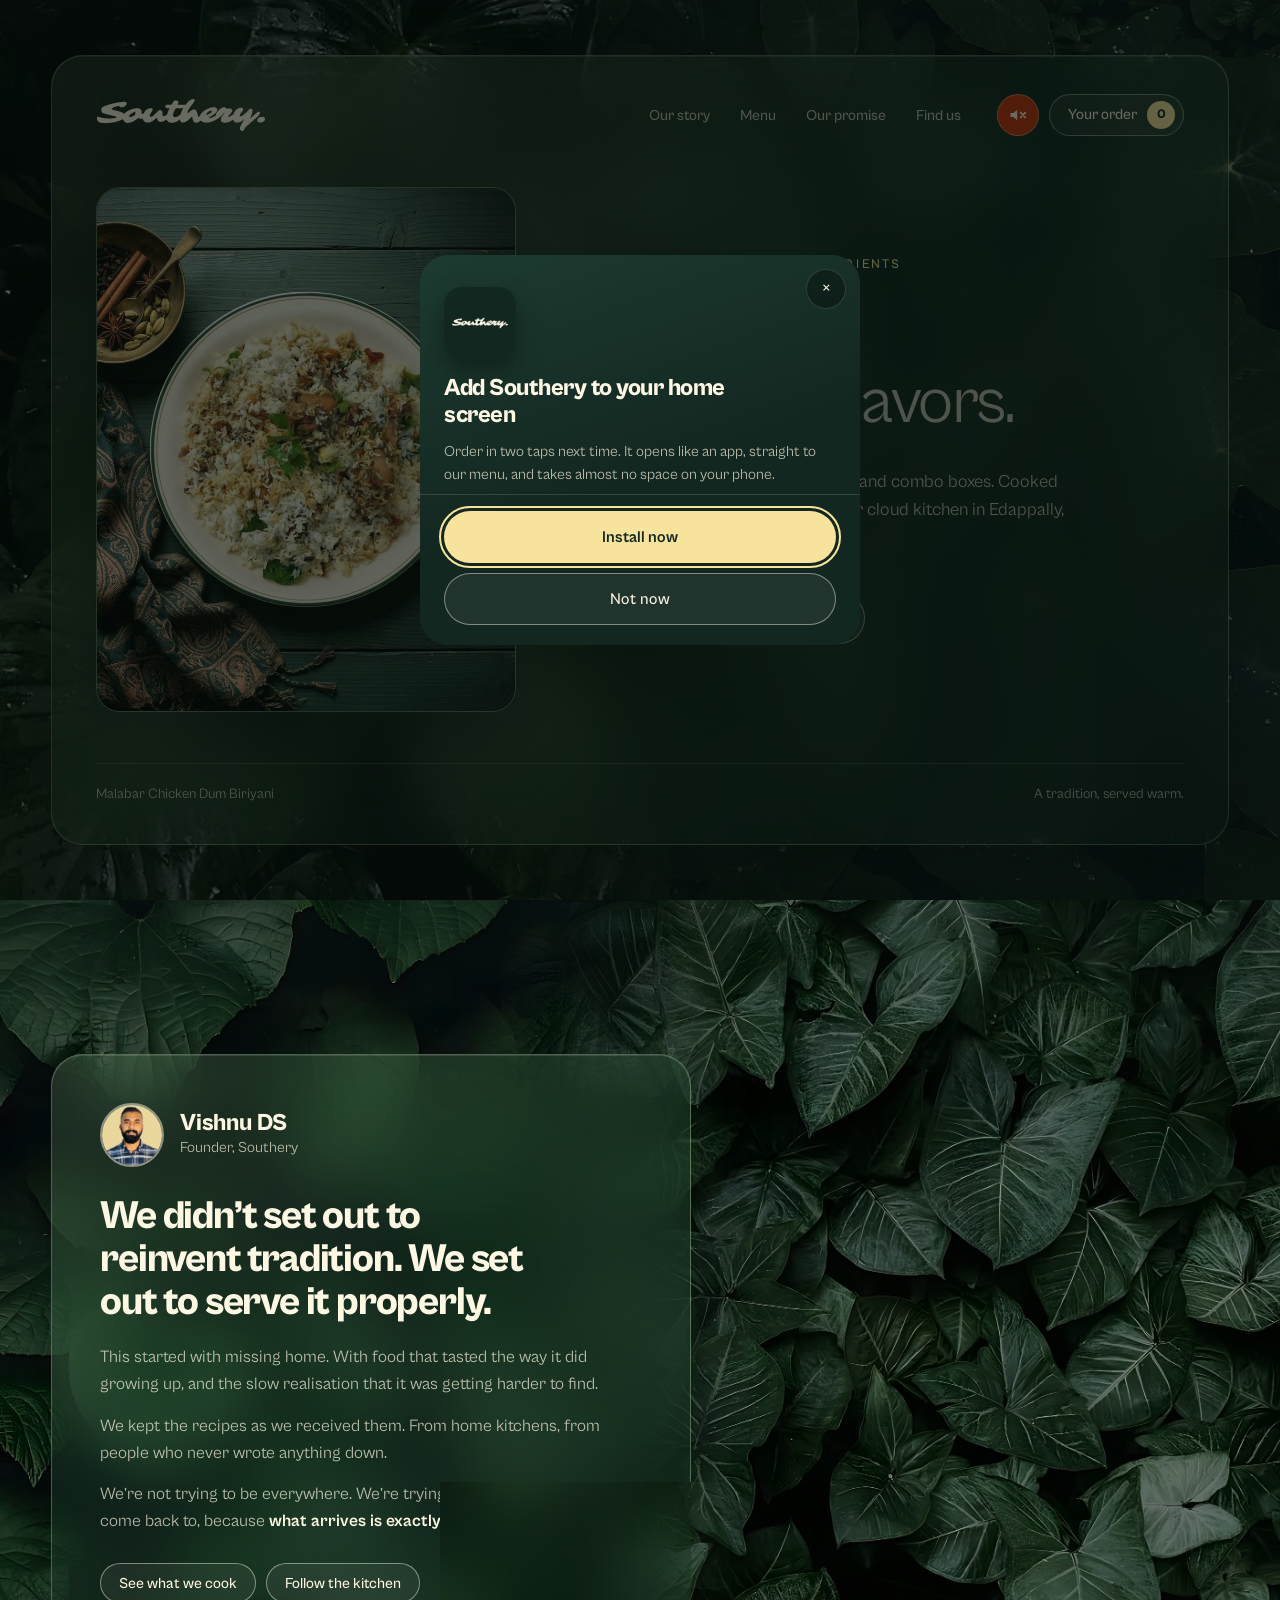
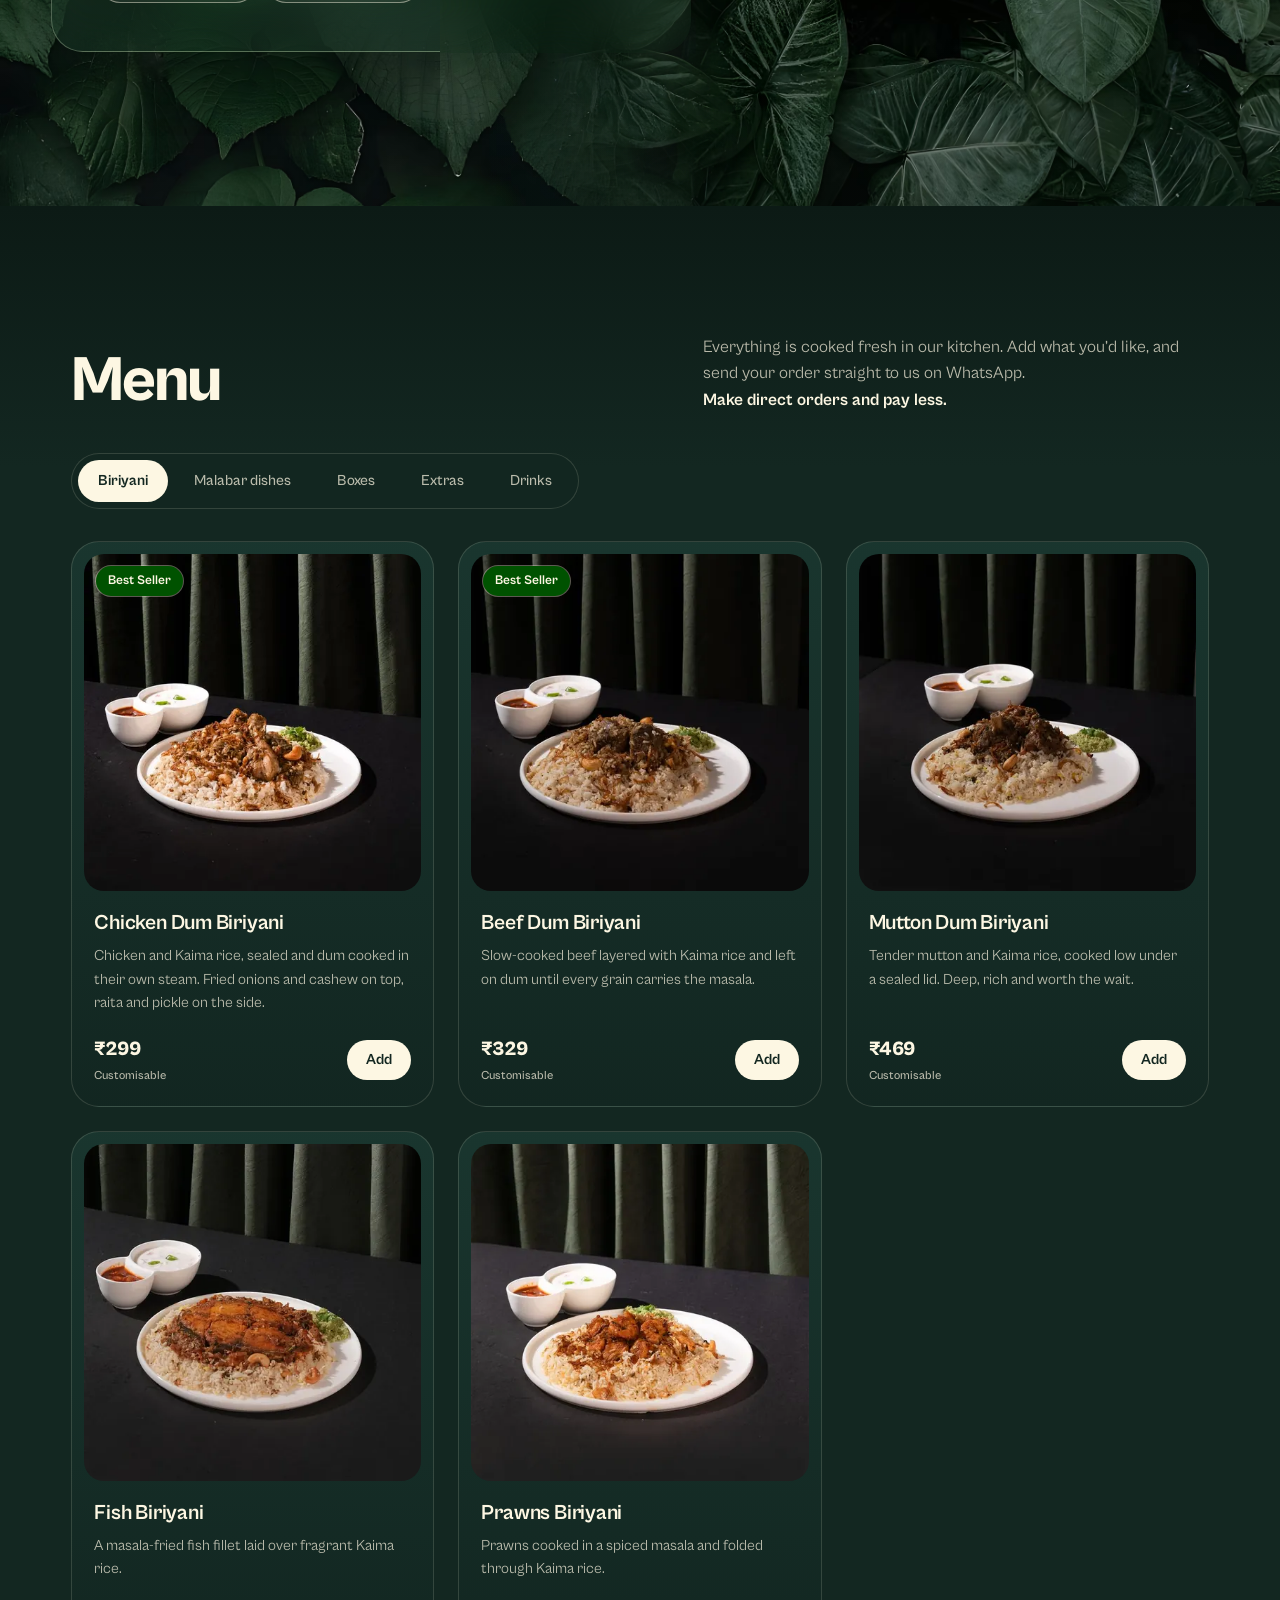
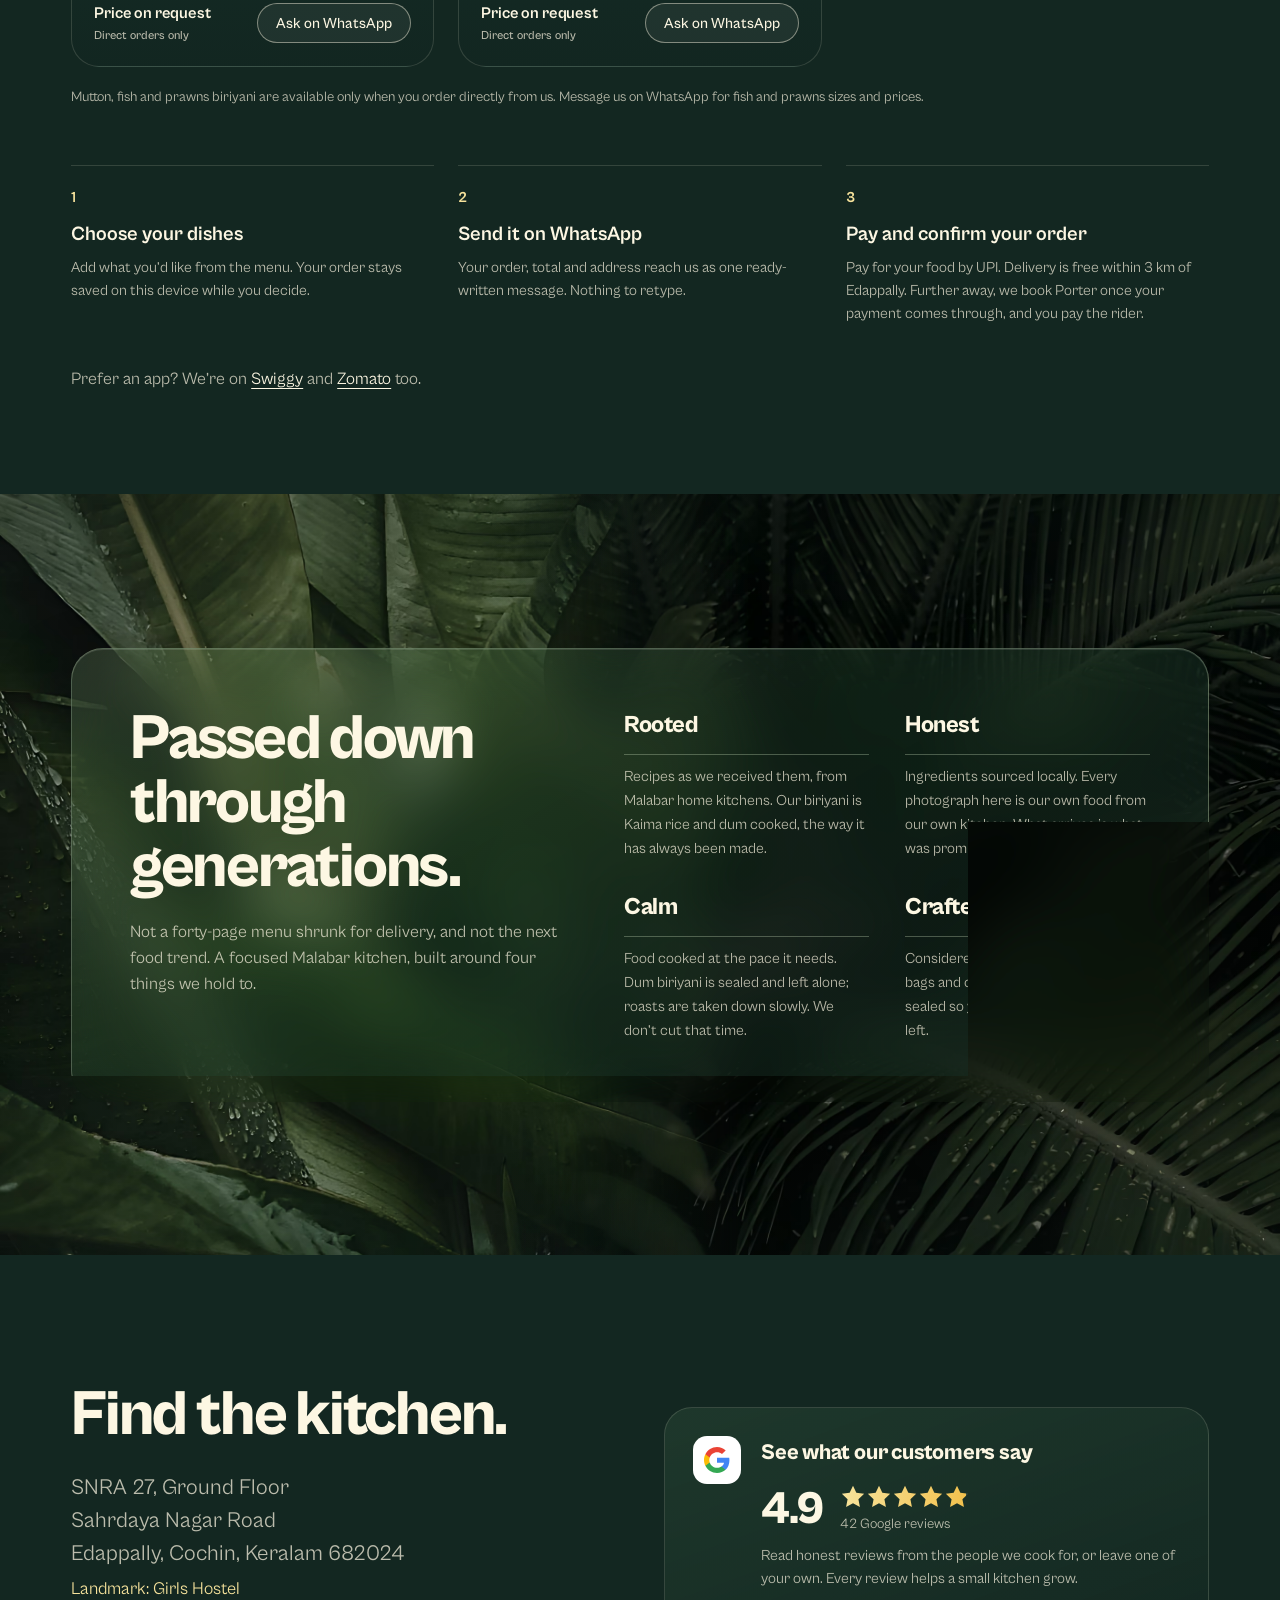
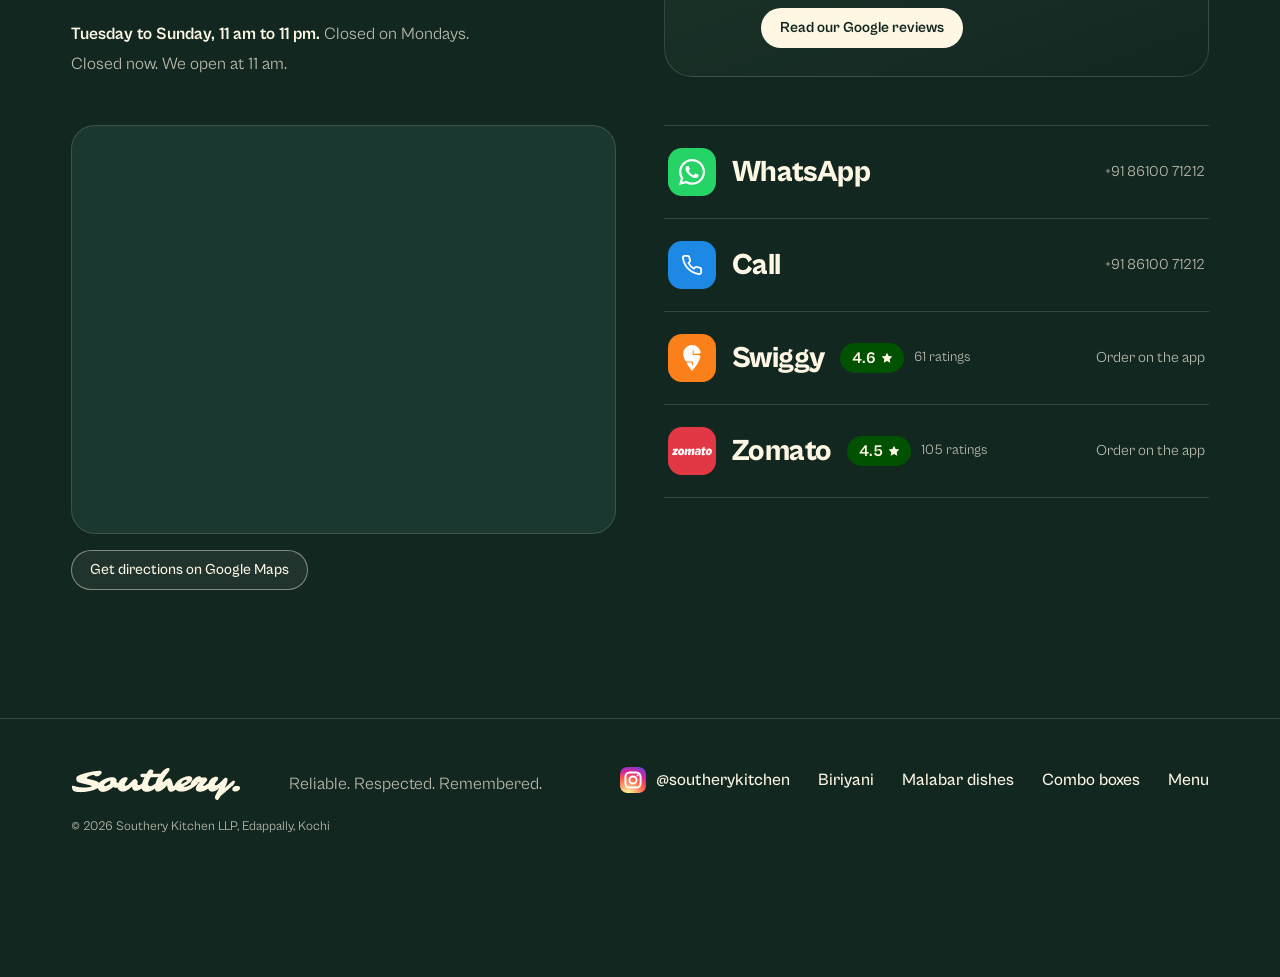
==== commit c5663ec6: "Restaurant data: add the Southery LinkedIn profile to sameAs Co-Authored-By: Claude Opus 5.5 <norepl" ====
--- a/index.html
+++ b/index.html
@@ -34,7 +34,7 @@
 <link rel="preload" href="/assets/nature/hero-m.avif" as="image" type="image/avif" media="(max-width: 1024px)">
 <link rel="stylesheet" href="/styles.css">
 <script type="application/ld+json">
-{"@context":"https://schema.org","@type":"Restaurant","name":"Southery","alternateName":["Southery Kitchen","Southery Cloud Kitchen"],"url":"https://southery.cloud/","description":"A Malabar cloud kitchen in Edappally, Kochi, rooted in the culinary traditions of Malabar, Kerala.","areaServed":{"@type":"City","name":"Kochi"},"servesCuisine":["Malabar","Kerala","Biryani"],"telephone":"+91-8610071212","image":"https://southery.cloud/assets/photos/og-southery.jpg","address":{"@type":"PostalAddress","streetAddress":"SNRA 27, Ground Floor, Sahrdaya Nagar Road (Landmark: Girls Hostel)","addressLocality":"Edappally, Kochi","postalCode":"682024","addressRegion":"Kerala","addressCountry":"IN"},"founder":{"@type":"Person","name":"Vishnu DS"},"legalName":"Southery Kitchen LLP","sameAs":["https://www.instagram.com/southerykitchen/","https://www.swiggy.com/city/kochi/southery-edapally-rest1359864","https://www.zomato.com/kochi/southery-edappally"],"geo":{"@type":"GeoCoordinates","latitude":10.0235231,"longitude":76.3064128},"hasMap":"https://maps.app.goo.gl/EXFihS84APFUDjeo8","hasMenu":{"@id":"https://southery.cloud/#southery-menu"},"priceRange":"₹₹","currenciesAccepted":"INR","paymentAccepted":"UPI","acceptsReservations":false,"openingHoursSpecification":[{"@type":"OpeningHoursSpecification","dayOfWeek":["Tuesday","Wednesday","Thursday","Friday","Saturday","Sunday"],"opens":"11:00","closes":"23:00"}]}
+{"@context":"https://schema.org","@type":"Restaurant","name":"Southery","alternateName":["Southery Kitchen","Southery Cloud Kitchen"],"url":"https://southery.cloud/","description":"A Malabar cloud kitchen in Edappally, Kochi, rooted in the culinary traditions of Malabar, Kerala.","areaServed":{"@type":"City","name":"Kochi"},"servesCuisine":["Malabar","Kerala","Biryani"],"telephone":"+91-8610071212","image":"https://southery.cloud/assets/photos/og-southery.jpg","address":{"@type":"PostalAddress","streetAddress":"SNRA 27, Ground Floor, Sahrdaya Nagar Road (Landmark: Girls Hostel)","addressLocality":"Edappally, Kochi","postalCode":"682024","addressRegion":"Kerala","addressCountry":"IN"},"founder":{"@type":"Person","name":"Vishnu DS"},"legalName":"Southery Kitchen LLP","sameAs":["https://www.instagram.com/southerykitchen/","https://www.swiggy.com/city/kochi/southery-edapally-rest1359864","https://www.zomato.com/kochi/southery-edappally","https://www.linkedin.com/in/southery-cloud-kitchen-00894a28b/"],"geo":{"@type":"GeoCoordinates","latitude":10.0235231,"longitude":76.3064128},"hasMap":"https://maps.app.goo.gl/EXFihS84APFUDjeo8","hasMenu":{"@id":"https://southery.cloud/#southery-menu"},"priceRange":"₹₹","currenciesAccepted":"INR","paymentAccepted":"UPI","acceptsReservations":false,"openingHoursSpecification":[{"@type":"OpeningHoursSpecification","dayOfWeek":["Tuesday","Wednesday","Thursday","Friday","Saturday","Sunday"],"opens":"11:00","closes":"23:00"}]}
 </script>
 <!-- FAQPage JSON-LD, hidden with the FAQ section:
 <script type="application/ld+json">{"@context":"https://schema.org","@type":"FAQPage","mainEntity":[{"@type":"Question","name":"When are you open?","acceptedAnswer":{"@type":"Answer","text":"Tuesday to Sunday, 11 am to 11 pm. We’re closed on Mondays."}},{"@type":"Question","name":"Where do you deliver?","acceptedAnswer":{"@type":"Answer","text":"Delivery is free within 3 km of our Edappally kitchen. Further away, we send it with Porter once your payment comes through, and you pay the rider."}},{"@type":"Question","name":"How do I pay?","acceptedAnswer":{"@type":"Answer","text":"By UPI, after you send your order on WhatsApp. We start cooking once the payment comes through."}},{"@type":"Question","name":"Can I order mutton, fish or prawns biriyani?","acceptedAnswer":{"@type":"Answer","text":"Yes, on direct orders only. Mutton biriyani is on the menu; for fish and prawns, message us on WhatsApp for sizes and prices."}}]}</script>
